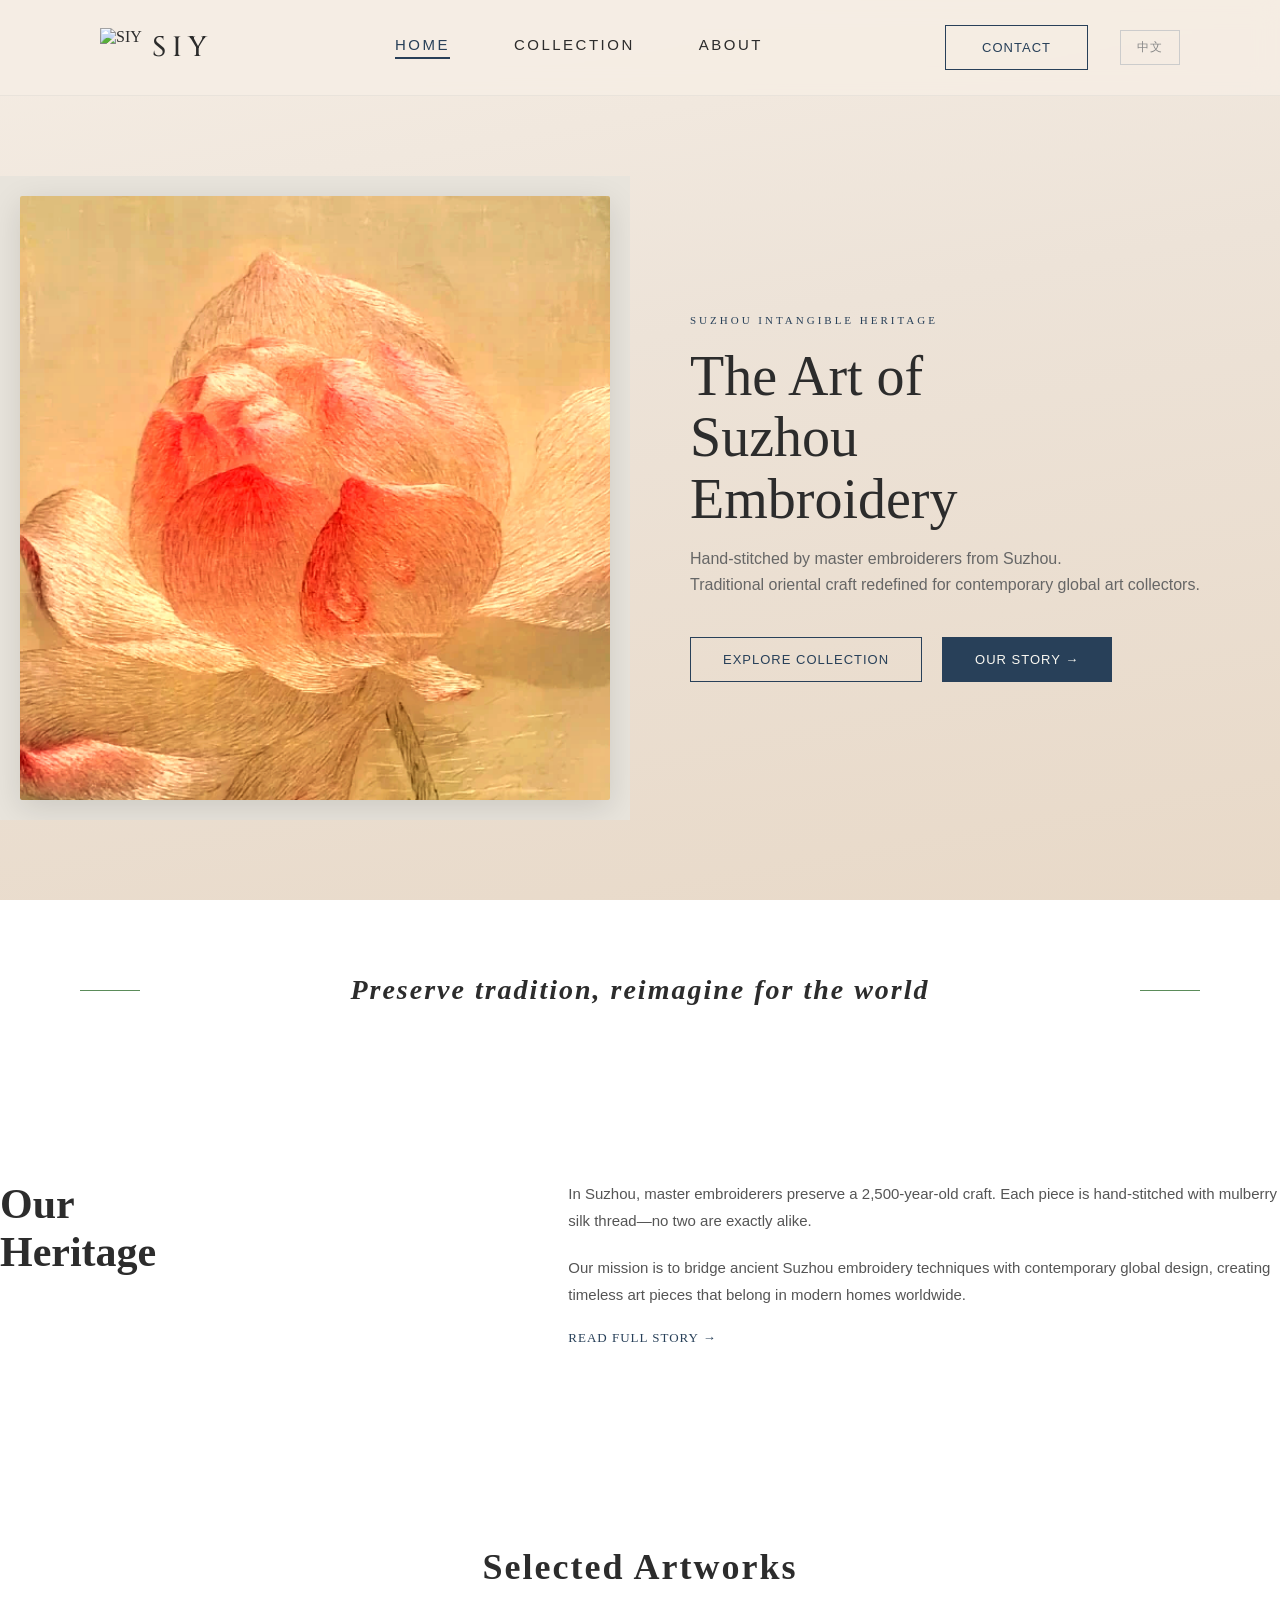
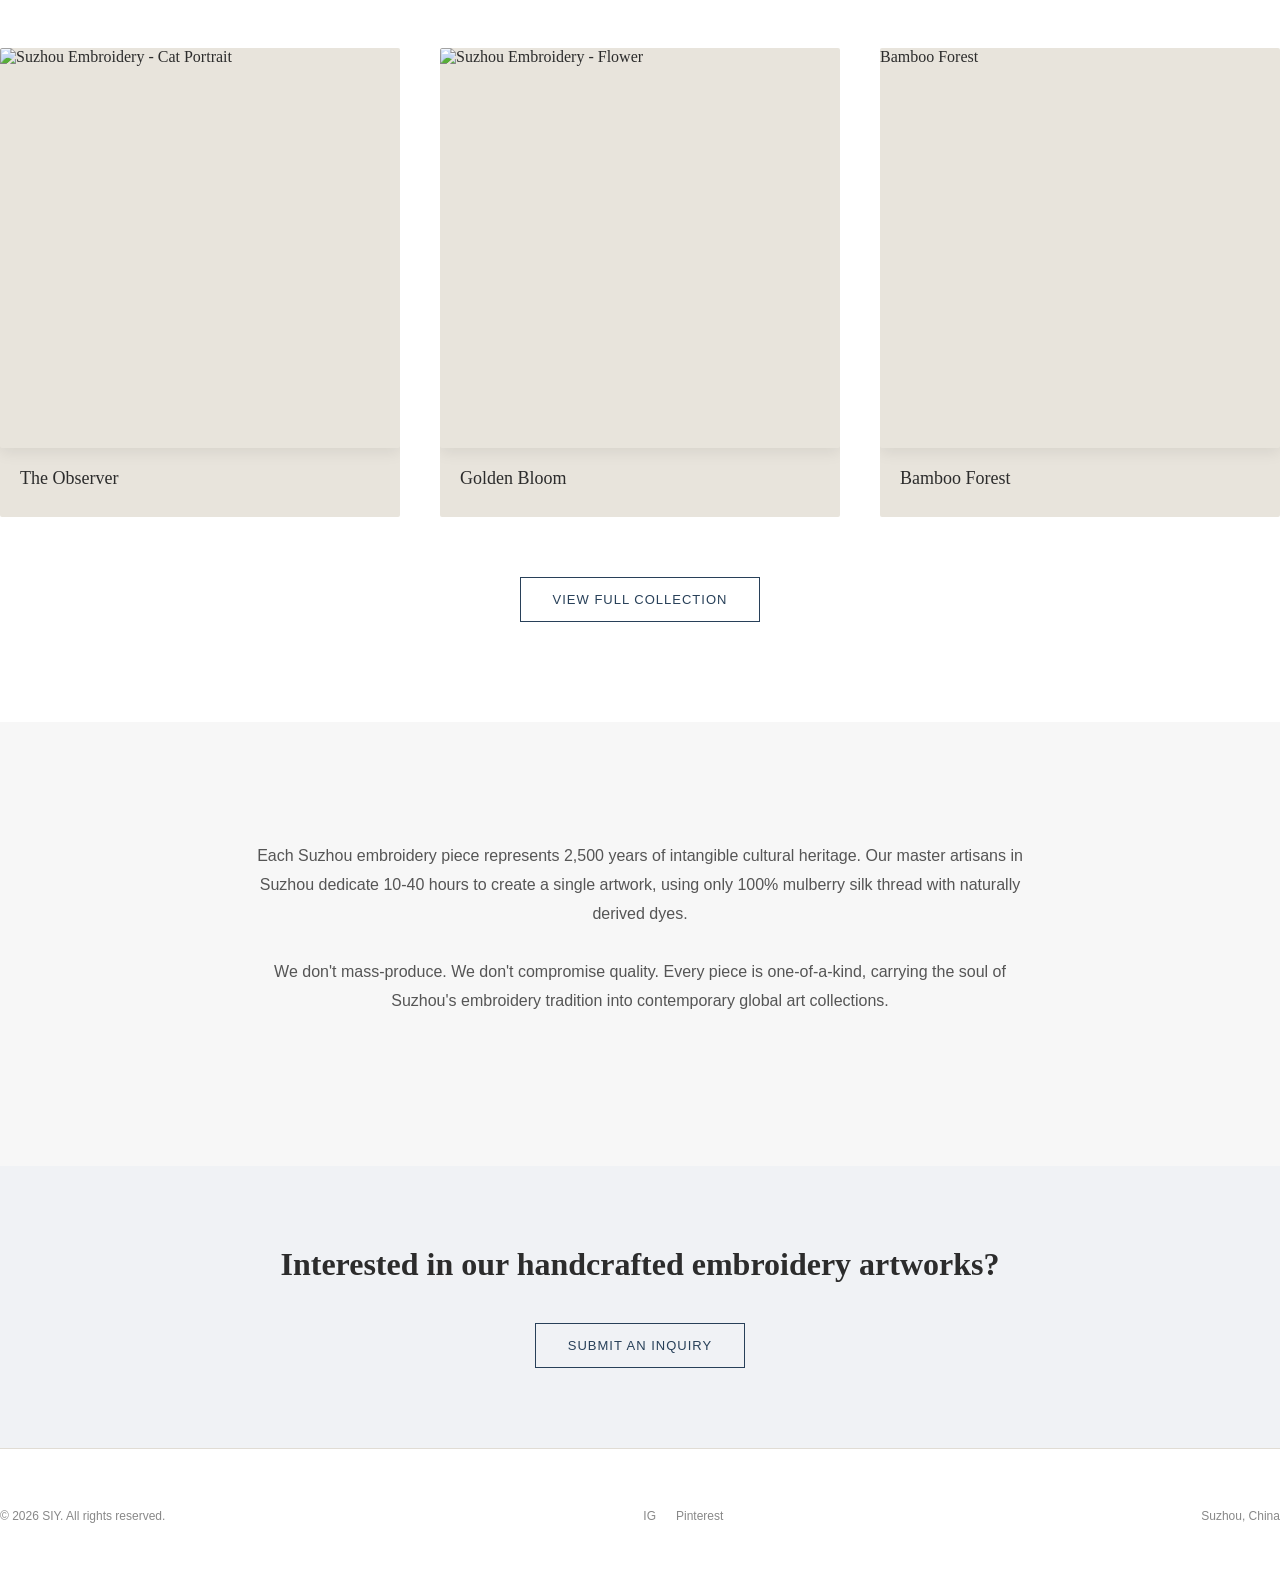
==== index.html @ 6450c593 "Add files via upload" ====
<!DOCTYPE html>

<html lang="en">

<head>

    <meta charset="UTF-8">

    <meta name="viewport" content="width=device-width, initial-scale=1.0">

    <title>SIY - Suzhou Silk Ornament | Handcrafted Embroidery</title>

    <link rel="icon" type="image/png" sizes="32x32" href="images/logo.png">
    <link rel="icon" type="image/png" sizes="16x16" href="images/logo.png">
    <link href="https://fonts.googleapis.com/css2?family=Cinzel:wght@400;500&display=swap" rel="stylesheet">
    <link rel="stylesheet" href="styles.css">

    <script src="scripts.js"></script>

</head>

<body>

    <!-- 全局导航 -->

    <nav class="global-nav">

         <a href="index.html" class="logo">
                <img src="images/logo.png" alt="SIY" class="logo-img">
                <span class="logo-text">SIY</span>
            </a>


        <div class="nav-menu">

            <a href="index.html" class="nav-active" data-en="Home" data-zh="首页">Home</a>

            <a href="collection.html" data-en="Collection" data-zh="作品集">Collection</a>

            <a href="about.html" data-en="About" data-zh="关于">About</a>

        </div>

        <div class="nav-right">

            <a href="contact.html" class="nav-cta" data-en="Contact" data-zh="联系">Contact</a>

            <button id="lang-toggle" class="lang-toggle" onclick="toggleLang()">中文</button>

        </div>

    </nav>

    

    <!-- 区块1: Hero 首屏 -->

    <section class="hero-section">

        <div class="hero-left">

            <img class="hero-image-placeholder" src="hero-lotus.png" alt="Suzhou Embroidery - Lotus">

        </div>

        <div class="hero-right">

            <div class="hero-subtitle" data-en="Suzhou Intangible Heritage" data-zh="苏州非物质遗产">Suzhou Intangible Heritage</div>

            <h1 class="hero-title" data-en-html="The Art of<br>Suzhou<br>Embroidery" data-zh-html="苏州刺绣<br>艺术">The Art of<br>Suzhou<br>Embroidery</h1>

            <p class="hero-desc" data-en-html="Hand-stitched by master embroiderers from Suzhou.<br>Traditional oriental craft redefined for contemporary global art collectors." data-zh-html="由苏州刺绣大师手工绣制。<br>传统东方工艺，为当代全球艺术收藏者重新定义。">Hand-stitched by master embroiderers from Suzhou.<br>Traditional oriental craft redefined for contemporary global art collectors.</p>

            <div class="hero-cta-group">

                <a href="collection.html" class="btn-primary" data-en="Explore Collection" data-zh="浏览作品集">Explore Collection</a>

                <a href="about.html" class="btn-primary btn-secondary-solid" data-en="Our Story →" data-zh="我们的故事 →">Our Story →</a>

            </div>

        </div>

    </section>

    

    <!-- 区块2: 品牌标语区 -->

    <section class="slogan-section">

        <div class="slogan-line left"></div>

        <h2 class="slogan-text" data-en="Preserve tradition, reimagine for the world" data-zh="传承传统，为世界重新想象">Preserve tradition, reimagine for the world</h2>

        <div class="slogan-line right"></div>

    </section>

    

    <!-- 区块3: 品牌故事预览区 -->

    <section class="heritage-section page-container">

        <div class="heritage-left">

            <h2 class="heritage-title" data-en-html="Our<br>Heritage" data-zh-html="我们的<br>传承">Our<br>Heritage</h2>

        </div>

        <div class="heritage-right">

            <p class="heritage-text" data-en="In Suzhou, master embroiderers preserve a 2,500-year-old craft. Each piece is hand-stitched with mulberry silk thread—no two are exactly alike." data-zh="在苏州，刺绣大师传承着2500年的工艺。每一件作品都使用桑蚕丝线手工绣制——没有两件是完全相同的。">In Suzhou, master embroiderers preserve a 2,500-year-old craft. Each piece is hand-stitched with mulberry silk thread—no two are exactly alike.</p>

            <p class="heritage-text" data-en="Our mission is to bridge ancient Suzhou embroidery techniques with contemporary global design, creating timeless art pieces that belong in modern homes worldwide." data-zh="我们的使命是连接古老的苏州刺绣技艺与当代全球设计，创造属于世界各地现代家庭的永恒艺术作品。">Our mission is to bridge ancient Suzhou embroidery techniques with contemporary global design, creating timeless art pieces that belong in modern homes worldwide.</p>

            <a href="about.html" class="heritage-link" data-en="Read Full Story →" data-zh="阅读完整故事 →">Read Full Story →</a>

        </div>

    </section>

    

    <!-- 区块4: 代表作精选区 -->

    <section class="selected-works page-container">

        <h2 class="section-title" data-en="Selected Artworks" data-zh="精选作品">Selected Artworks</h2>

        <div class="works-grid">

            <div class="work-card">

                <img class="work-image" src="images/image_cat.png" alt="Suzhou Embroidery - Cat Portrait">

                <div class="work-info">

                    <div class="work-name" data-en="The Observer" data-zh="观者">The Observer</div>

                </div>

            </div>

            <div class="work-card">

                <img class="work-image" src="images/image_goldfl.jpeg" alt="Suzhou Embroidery - Flower">

                <div class="work-info">

                    <div class="work-name" data-en="Golden Bloom" data-zh="金蕊">Golden Bloom</div>

                </div>

            </div>

            <div class="work-card">

                <div class="work-image" data-en="Bamboo Forest" data-zh="竹林">Bamboo Forest</div>

                <div class="work-info">

                    <div class="work-name" data-en="Bamboo Forest" data-zh="竹林">Bamboo Forest</div>

                </div>

            </div>

        </div>

        <div class="works-cta">

            <a href="collection.html" class="btn-primary" data-en="View Full Collection" data-zh="查看全部作品">View Full Collection</a>

        </div>

    </section>

    

    <!-- 区块5: 非遗说明区 -->

    <section class="mission-section">

        <p class="mission-text" data-en="Each Suzhou embroidery piece represents 2,500 years of intangible cultural heritage. Our master artisans in Suzhou dedicate 10-40 hours to create a single artwork, using only 100% mulberry silk thread with naturally derived dyes." data-zh="每一件苏州刺绣作品代表着2500年的非物质文化遗产。我们的苏州刺绣大师投入10-40小时创作一件作品，仅使用100%桑蚕丝线和天然染料。">Each Suzhou embroidery piece represents 2,500 years of intangible cultural heritage. Our master artisans in Suzhou dedicate 10-40 hours to create a single artwork, using only 100% mulberry silk thread with naturally derived dyes.</p>

        <p class="mission-text" data-en="We don't mass-produce. We don't compromise quality. Every piece is one-of-a-kind, carrying the soul of Suzhou's embroidery tradition into contemporary global art collections." data-zh="我们不量产。我们不妥协质量。每一件作品都是独一无二的，带着苏州刺绣传统的灵魂进入当代全球艺术收藏。">We don't mass-produce. We don't compromise quality. Every piece is one-of-a-kind, carrying the soul of Suzhou's embroidery tradition into contemporary global art collections.</p>

    </section>

    

    <!-- 区块6: 咨询引导区 -->

    <section class="inquire-banner">

        <h2 class="inquire-title" data-en="Interested in our handcrafted embroidery artworks?" data-zh="对我们的手工刺绣艺术作品感兴趣？">Interested in our handcrafted embroidery artworks?</h2>

        <a href="contact.html" class="btn-primary" data-en="Submit an Inquiry" data-zh="提交咨询">Submit an Inquiry</a>

    </section>

    

    <!-- 页脚 -->

    <footer class="footer page-container">

        <div data-en="© 2026 SIY. All rights reserved." data-zh="© 2026 SIY。保留所有权利。">© 2026 SIY. All rights reserved.</div>

        <div class="footer-center">

            <a href="#" data-en="IG" data-zh="IG">IG</a>

            <a href="#" data-en="Pinterest" data-zh="Pinterest">Pinterest</a>

        </div>

        <div data-en="Suzhou, China" data-zh="中国苏州">Suzhou, China</div>

    </footer>

</body>

</html>
---- styles.css ----
* {
    margin: 0;
    padding: 0;
    box-sizing: border-box;
}

body {
    background: linear-gradient(170deg, #F5EDE4 0%, #EDE3D8 40%, #E8D9C8 100%);
    background-attachment: fixed;
    font-family: 'Times New Roman', serif;
    color: #2C2C2C;
    overflow-x: hidden;
}

/* 全局导航 */
.global-nav {
    position: fixed;
    top: 0;
    left: 0;
    right: 0;
    height: 96px;
    background: rgba(245, 237, 228, 0.88);
    backdrop-filter: blur(12px);
    -webkit-backdrop-filter: blur(12px);
    border-bottom: 1px solid rgba(224, 220, 212, 0.6);
    display: flex;
    align-items: center;
    justify-content: space-between;
    padding: 0 100px;
    z-index: 1000;
}

.logo {
    display: flex;
    align-items: center;
    gap: 10px;
    text-decoration: none;
    color: #2C2C2C;
}

.logo-img {
    height: 40px;
    width: auto;
    display: block;
}

.logo-text {
    font-family: 'Cinzel', serif;
    font-size: 28px;
    letter-spacing: 6px;
    font-weight: 500;
    color: #2C2C2C;
}

.nav-menu {
    display: flex;
    gap: 64px;
    font-size: 15px;
    letter-spacing: 2.5px;
    text-transform: uppercase;
    font-family: 'Inter', sans-serif;
    font-weight: 400;
}

.nav-menu a {
    color: #2C2C2C;
    text-decoration: none;
    transition: color 0.3s;
    cursor: pointer;
}

.nav-menu a:hover {
    color: #284059;
}

.nav-cta {
    border: 1px solid #284059;
    color: #284059;
    padding: 14px 36px;
    font-size: 13px;
    letter-spacing: 1px;
    text-transform: uppercase;
    background: transparent;
    cursor: pointer;
    font-family: 'Inter', sans-serif;
    transition: all 0.3s;
    text-decoration: none;
    display: inline-block;
}

.nav-cta:hover {
    background: #284059;
    color: #FAF8F2;
}

.nav-cta.nav-active {
    background: #284059;
    color: #FAF8F2;
    border-color: #284059;
}

.lang-toggle {
    border: 1px solid #CCC;
    background: transparent;
    color: #888;
    padding: 8px 16px;
    font-size: 12px;
    letter-spacing: 1px;
    text-transform: uppercase;
    cursor: pointer;
    font-family: 'Inter', sans-serif;
    transition: all 0.3s;
    margin-left: 12px;
}

.lang-toggle:hover {
    border-color: #284059;
    color: #284059;
}

.nav-right {
    display: flex;
    align-items: center;
    gap: 20px;
}

.nav-menu a.nav-active {
    color: #284059;
    border-bottom: 2px solid #284059;
    padding-bottom: 4px;
}

/* 页面容器 */
.page-container {
    max-width: 1400px;
    margin: 0 auto;
    padding: 0 80px;
}

/* 首页 Hero 区 */
.hero-section {
    height: 100vh;
    display: flex;
    align-items: center;
    padding-top: 96px;
}

.hero-left {
    flex: 1;
    height: 80%;
    background: #E8E4DC;
    display: flex;
    align-items: center;
    justify-content: center;
    position: relative;
    overflow: hidden;
    padding: 20px;
}

.hero-image-placeholder {
    width: 100%;
    height: 100%;
    object-fit: cover;
    border-radius: 2px;
    box-shadow: 
        inset 0 0 60px rgba(250, 248, 242, 0.4),
        0 8px 32px rgba(0, 0, 0, 0.12);
}

.hero-right {
    flex: 1;
    padding-left: 60px;
    display: flex;
    flex-direction: column;
    justify-content: center;
}

.hero-subtitle {
    font-size: 11px;
    color: #284059;
    letter-spacing: 3px;
    text-transform: uppercase;
    margin-bottom: 20px;
}

.hero-title {
    font-size: 56px;
    line-height: 1.1;
    margin-bottom: 16px;
    font-weight: 400;
}

.hero-desc {
    font-size: 16px;
    line-height: 1.6;
    color: #666;
    margin-bottom: 40px;
    font-family: 'Inter', sans-serif;
}

.hero-cta-group {
    display: flex;
    gap: 20px;
}

.btn-primary {
    border: 1px solid #284059;
    background: transparent;
    color: #284059;
    padding: 14px 32px;
    font-size: 13px;
    letter-spacing: 1px;
    text-transform: uppercase;
    cursor: pointer;
    font-family: 'Inter', sans-serif;
    transition: all 0.3s;
    text-decoration: none;
    display: inline-block;
}

.btn-primary:hover {
    background: #284059;
    color: #FAF8F2;
}

.btn-secondary-solid {
    border: 1px solid #284059;
    background: #284059;
    color: #FAF8F2;
    padding: 14px 32px;
    font-size: 13px;
    letter-spacing: 1px;
    text-transform: uppercase;
    cursor: pointer;
    font-family: 'Inter', sans-serif;
    transition: all 0.3s;
    text-decoration: none;
    display: inline-block;
}

.btn-secondary-solid:hover {
    background: #1A2A3A;
    border-color: #1A2A3A;
}

/* 品牌标语区 */
.slogan-section {
    height: 180px;
    display: flex;
    align-items: center;
    justify-content: center;
    position: relative;
}

.slogan-text {
    font-size: 28px;
    letter-spacing: 2px;
    text-align: center;
    font-style: italic;
}

.slogan-line {
    position: absolute;
    width: 60px;
    height: 1px;
    background: #5B8C5A;
    top: 50%;
}

.slogan-line.left {
    left: 80px;
}

.slogan-line.right {
    right: 80px;
}

/* 品牌故事预览区 */
.heritage-section {
    display: flex;
    gap: 60px;
    padding: 100px 0;
}

.heritage-left {
    flex: 5;
}

.heritage-title {
    font-size: 42px;
    margin-bottom: 40px;
}

.heritage-right {
    flex: 7;
}

.heritage-text {
    font-size: 15px;
    line-height: 1.8;
    color: #555;
    font-family: 'Inter', sans-serif;
    margin-bottom: 20px;
}

.heritage-link {
    font-size: 13px;
    color: #284059;
    letter-spacing: 1px;
    text-transform: uppercase;
    cursor: pointer;
    text-decoration: none;
}

.heritage-link:hover {
    text-decoration: underline;
}

/* 代表作精选区 */
.selected-works {
    padding: 100px 0;
}

.section-title {
    text-align: center;
    font-size: 36px;
    margin-bottom: 60px;
    letter-spacing: 2px;
}

.works-grid {
    display: grid;
    grid-template-columns: repeat(3, 1fr);
    gap: 40px;
}

.work-card {
    background: #E8E4DC;
    border-radius: 2px;
    overflow: hidden;
}

.work-image {
    width: 100%;
    height: 400px;
    object-fit: cover;
    border-radius: 2px;
    box-shadow: 0 4px 16px rgba(0, 0, 0, 0.08);
    transition: all 0.4s ease;
    display: block;
}

.work-image:hover {
    transform: scale(1.02);
    box-shadow: 0 8px 24px rgba(0, 0, 0, 0.12);
}

.work-info {
    padding: 20px;
}

.work-name {
    font-size: 18px;
    margin-bottom: 8px;
}

.work-artisan {
    font-size: 13px;
    color: #888;
    font-family: 'Inter', sans-serif;
}

.works-cta {
    text-align: center;
    margin-top: 60px;
}

/* 非遗说明区 */
.mission-section {
    padding: 120px 0;
    text-align: center;
    background: rgba(0, 0, 0, 0.03);
    margin: 0 -80px;
    padding: 120px 80px;
}

.mission-text {
    font-size: 16px;
    line-height: 1.8;
    color: #555;
    font-family: 'Inter', sans-serif;
    max-width: 800px;
    margin: 0 auto 30px;
}

/* 咨询引导区 */
.inquire-banner {
    background: #F0F2F5;
    padding: 80px 0;
    text-align: center;
    margin: 0 -80px;
}

.inquire-title {
    font-size: 32px;
    margin-bottom: 40px;
}

/* 页脚 */
.footer {
    padding: 60px 0;
    border-top: 1px solid #E0DCD4;
    display: flex;
    justify-content: space-between;
    align-items: center;
    font-size: 12px;
    color: #888;
    font-family: 'Inter', sans-serif;
}

.footer-center {
    display: flex;
    gap: 20px;
}

.footer-center a {
    color: #888;
    text-decoration: none;
}

.footer-center a:hover {
    color: #284059;
}

/* Collection 页 */
.collection-header {
    padding: 120px 0 60px;
    text-align: center;
}

.collection-title {
    font-size: 48px;
    letter-spacing: 3px;
    text-transform: uppercase;
    margin-bottom: 20px;
}

.collection-desc {
    font-size: 15px;
    color: #888;
    font-family: 'Inter', sans-serif;
}

.gallery-grid {
    display: grid;
    grid-template-columns: repeat(2, 1fr);
    gap: 60px;
    padding-bottom: 80px;
}

.art-card {
    background: #FFF;
    border: 1px solid #E0DCD4;
}

.art-image {
    width: 100%;
    height: 600px;
    object-fit: cover;
    border-radius: 2px;
    box-shadow: 0 6px 24px rgba(0, 0, 0, 0.1);
    transition: all 0.4s ease;
    display: block;
}

.art-card:hover .art-image {
    transform: scale(1.01);
    box-shadow: 0 10px 32px rgba(0, 0, 0, 0.15);
}

.art-info {
    padding: 24px;
}

.art-name {
    font-size: 24px;
    margin-bottom: 8px;
}

.art-artisan {
    font-size: 14px;
    color: #888;
    font-family: 'Inter', sans-serif;
    margin-bottom: 16px;
}

.price-placeholder {
    height: 40px;
    background: #F5F5F5;
    border: 2px dashed #CCC;
    display: flex;
    align-items: center;
    justify-content: center;
    font-size: 11px;
    color: #AAA;
    margin-bottom: 16px;
}

.art-cta {
    width: 100%;
    border: 1px solid #284059;
    background: transparent;
    color: #284059;
    padding: 12px;
    font-size: 12px;
    letter-spacing: 1px;
    text-transform: uppercase;
    cursor: pointer;
    text-decoration: none;
    display: inline-block;
    text-align: center;
    box-sizing: border-box;
}

.art-cta:hover {
    background: #284059;
    color: #FAF8F2;
}

.load-more {
    text-align: center;
    padding: 60px 0;
    font-size: 14px;
    letter-spacing: 2px;
    color: #284059;
    cursor: pointer;
    text-transform: uppercase;
}

/* 浮动咨询按钮 */
.float-inquire {
    position: fixed;
    right: 40px;
    bottom: 40px;
    background: #284059;
    color: #FFF;
    padding: 16px 24px;
    border-radius: 50px;
    font-size: 13px;
    letter-spacing: 1px;
    cursor: pointer;
    box-shadow: 0 4px 12px rgba(0,0,0,0.15);
    z-index: 999;
}

/* 加载更多按钮 */
.load-more-wrap {
    text-align: center;
    padding: 60px 0 40px;
}

.load-more-btn {
    border: 1px solid #284059;
    background: transparent;
    color: #284059;
    padding: 14px 48px;
    font-size: 13px;
    letter-spacing: 2px;
    text-transform: uppercase;
    cursor: pointer;
    font-family: 'Inter', sans-serif;
    transition: all 0.3s;
}

.load-more-btn:hover {
    background: #284059;
    color: #FAF8F2;
}

.art-card-hidden {
    display: none;
}

/* About 页面样式 */
.about-hero {
    padding: 140px 0 80px;
}

.about-hero h1 {
    font-size: 52px;
    line-height: 1.1;
    margin-bottom: 24px;
    font-weight: 400;
}

.about-hero p {
    max-width: 720px;
    font-size: 16px;
    color: #555;
    line-height: 1.8;
    font-family: 'Inter', sans-serif;
}

.artisan-section {
    display: flex;
    gap: 60px;
    padding: 100px 0;
}

.artisan-image {
    flex: 1;
    background: #E8E4DC;
    height: 520px;
    border-radius: 2px;
    box-shadow: 
        inset 0 0 50px rgba(250, 248, 242, 0.3),
        0 8px 32px rgba(0, 0, 0, 0.1);
}

.artisan-text {
    flex: 1;
    display: flex;
    flex-direction: column;
    justify-content: center;
}

.artisan-text h2 {
    font-size: 36px;
    margin-bottom: 20px;
    font-weight: 400;
}

.artisan-text p {
    font-size: 15px;
    color: #555;
    line-height: 1.8;
    font-family: 'Inter', sans-serif;
}

.craft-section {
    background: rgba(0, 0, 0, 0.03);
    padding: 120px 0;
    text-align: center;
}

.craft-section h2 {
    font-size: 36px;
    margin-bottom: 40px;
    font-weight: 400;
}

.craft-section p {
    max-width: 800px;
    margin: 0 auto 24px;
    font-size: 15px;
    color: #555;
    line-height: 1.8;
    font-family: 'Inter', sans-serif;
}

/* Contact 页面样式 */
.contact-section {
    padding: 140px 0;
    display: flex;
    gap: 80px;
}

.contact-left {
    flex: 1;
}

.contact-left h1 {
    font-size: 44px;
    margin-bottom: 24px;
    font-weight: 400;
    line-height: 1.2;
}

.contact-left p {
    font-size: 15px;
    color: #555;
    line-height: 1.8;
    font-family: 'Inter', sans-serif;
    margin-bottom: 32px;
}

.contact-info {
    font-size: 14px;
    color: #888;
    line-height: 1.6;
    font-family: 'Inter', sans-serif;
}

.contact-right {
    flex: 1;
}

.contact-form {
    display: flex;
    flex-direction: column;
    gap: 24px;
}

.form-input {
    padding: 16px;
    border: 1px solid #D6D2CA;
    background: #F5F0EB;
    font-family: 'Inter', sans-serif;
    font-size: 14px;
    color: #2C2C2C;
    border-radius: 2px;
    width: 100%;
    box-sizing: border-box;
}

.form-input::placeholder {
    color: #999;
}

.form-input:focus {
    outline: none;
    border-color: #284059;
}

textarea.form-input {
    resize: vertical;
    min-height: 120px;
    font-family: 'Inter', sans-serif;
}

.form-submit {
    align-self: flex-start;
}
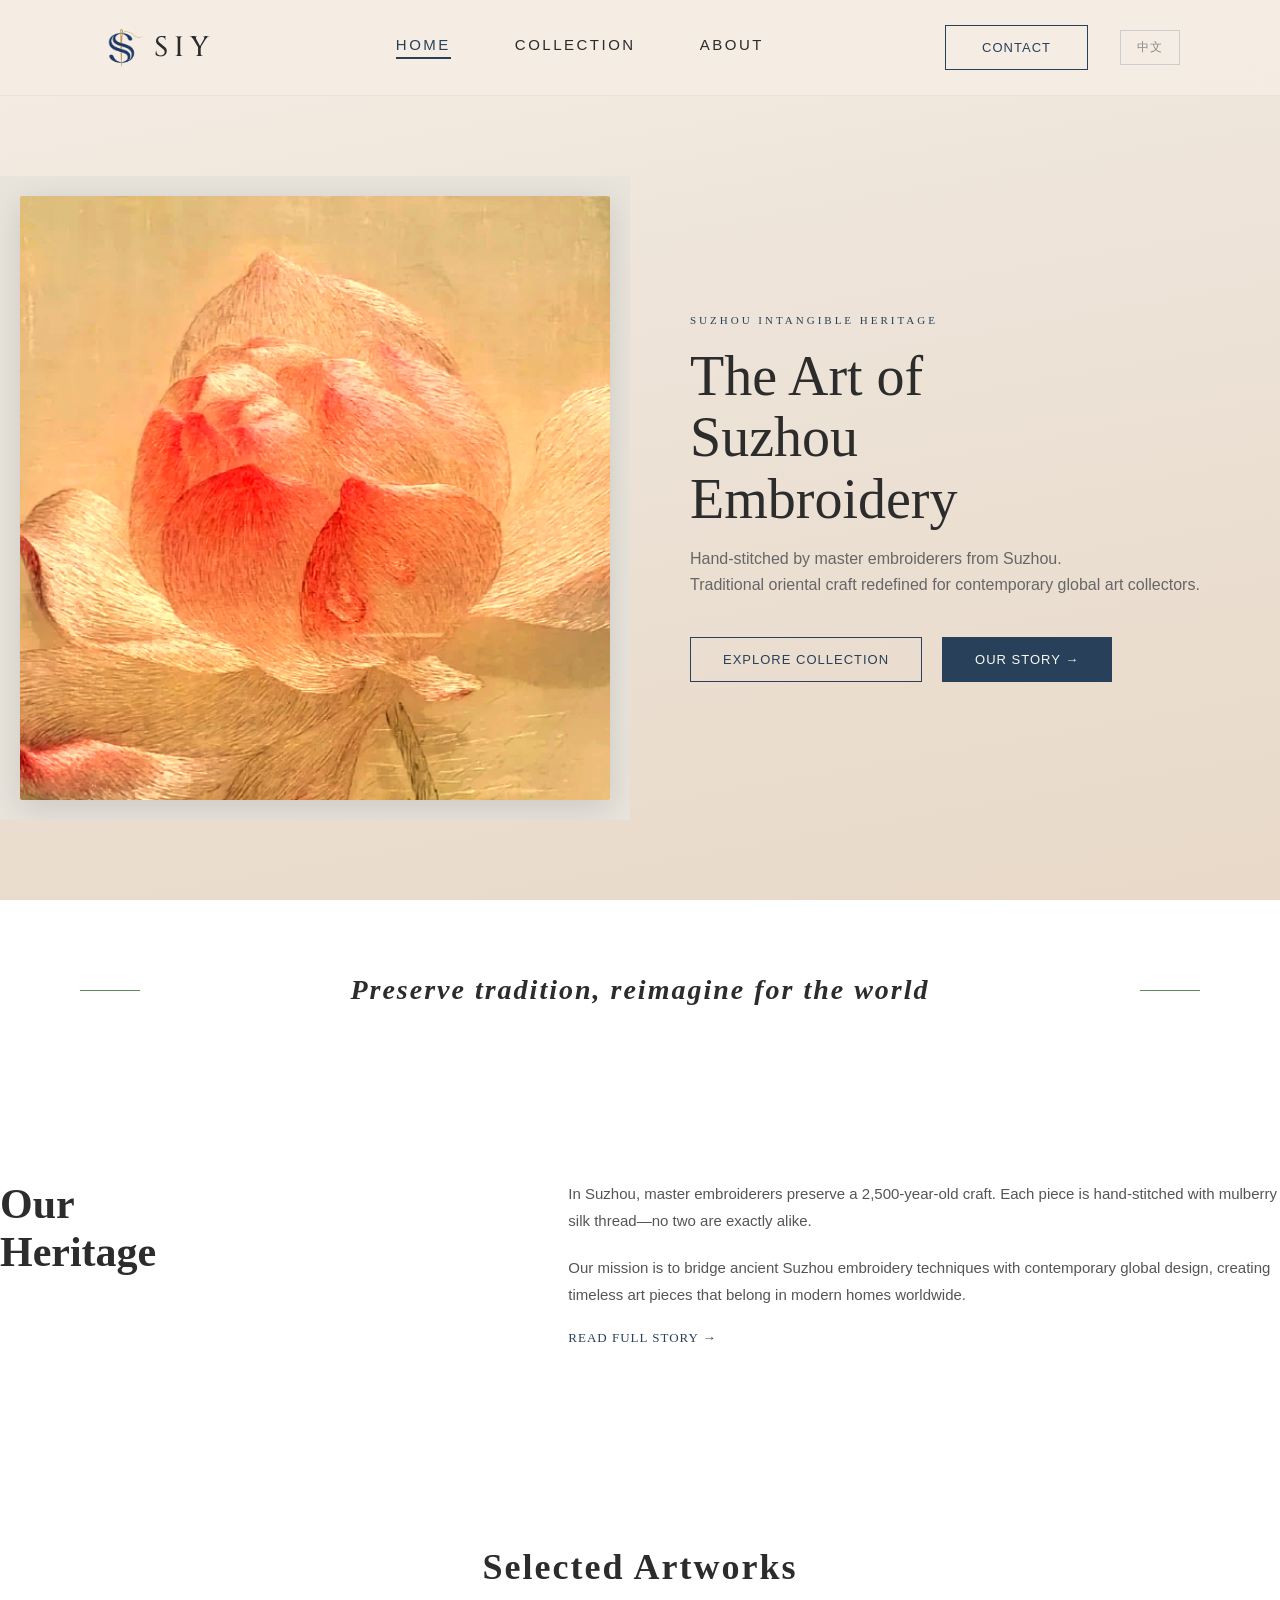
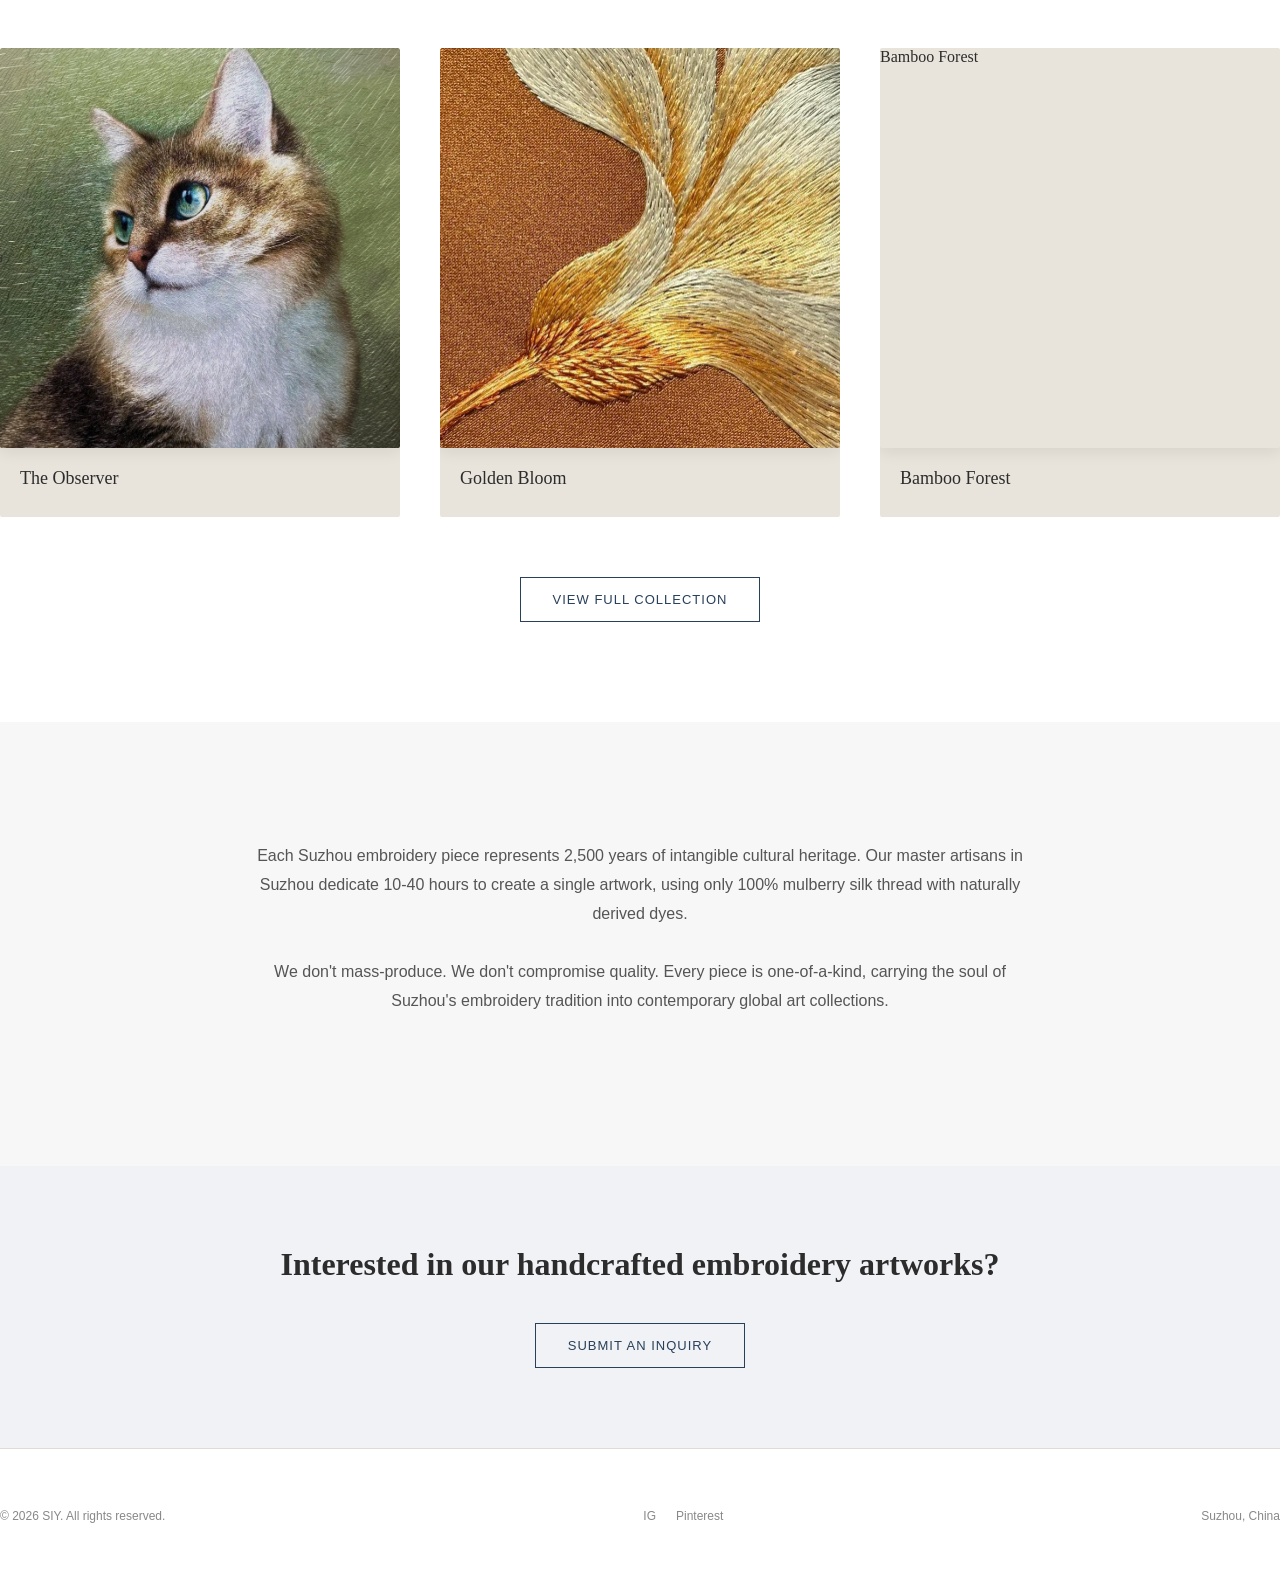
==== commit 76cbbd80: "Add files via upload" ====
--- a/index.html
+++ b/index.html
@@ -10,8 +10,8 @@
 
     <title>SIY - Suzhou Silk Ornament | Handcrafted Embroidery</title>
 
-    <link rel="icon" type="image/png" sizes="32x32" href="images/logo.png">
-    <link rel="icon" type="image/png" sizes="16x16" href="images/logo.png">
+    <link rel="icon" type="image/png" sizes="32x32" href="logo.png">
+    <link rel="icon" type="image/png" sizes="16x16" href="logo.png">
     <link href="https://fonts.googleapis.com/css2?family=Cinzel:wght@400;500&display=swap" rel="stylesheet">
     <link rel="stylesheet" href="styles.css">
 
@@ -26,7 +26,7 @@
     <nav class="global-nav">
 
          <a href="index.html" class="logo">
-                <img src="images/logo.png" alt="SIY" class="logo-img">
+                <img src="logo.png" alt="SIY" class="logo-img">
                 <span class="logo-text">SIY</span>
             </a>
 
@@ -133,7 +133,7 @@
 
             <div class="work-card">
 
-                <img class="work-image" src="images/image_cat.png" alt="Suzhou Embroidery - Cat Portrait">
+                <img class="work-image" src="image_cat.png" alt="Suzhou Embroidery - Cat Portrait">
 
                 <div class="work-info">
 
@@ -145,7 +145,7 @@
 
             <div class="work-card">
 
-                <img class="work-image" src="images/image_goldfl.jpeg" alt="Suzhou Embroidery - Flower">
+                <img class="work-image" src="image_goldfl.jpeg" alt="Suzhou Embroidery - Flower">
 
                 <div class="work-info">
 
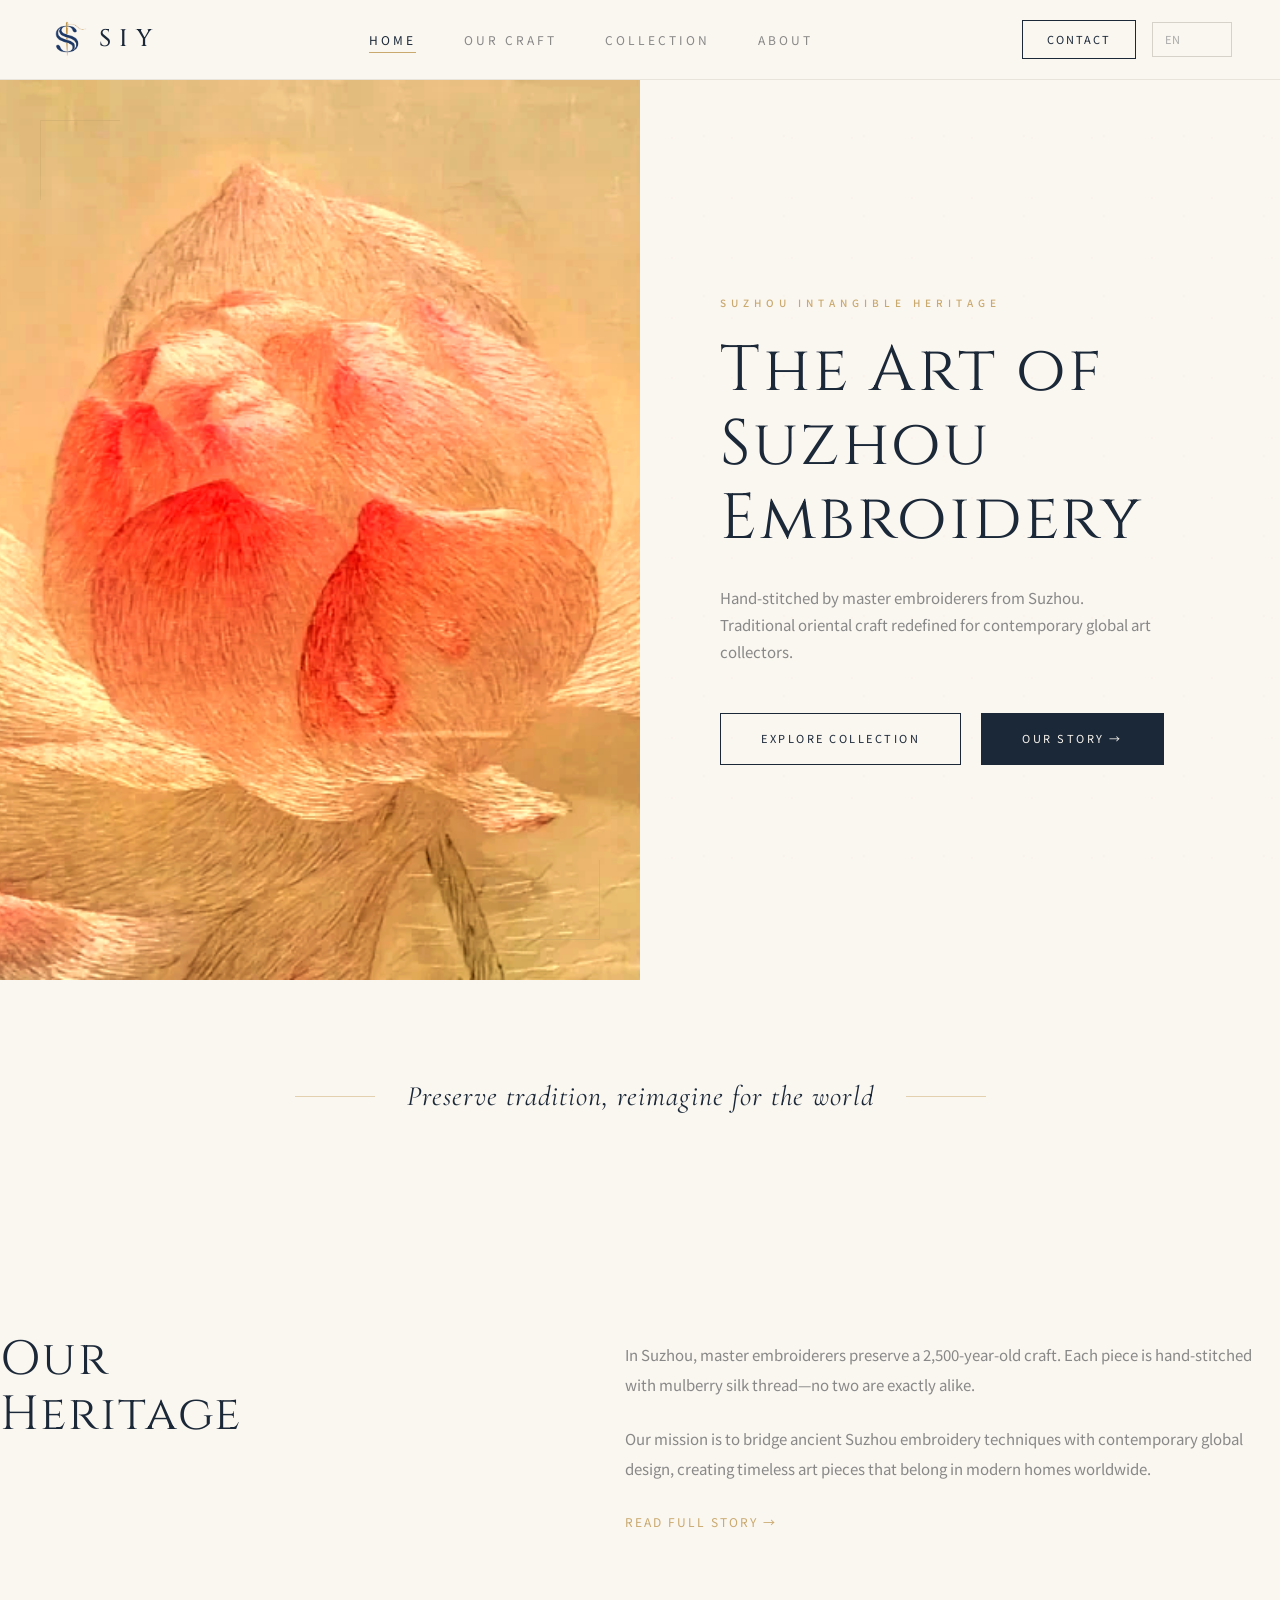
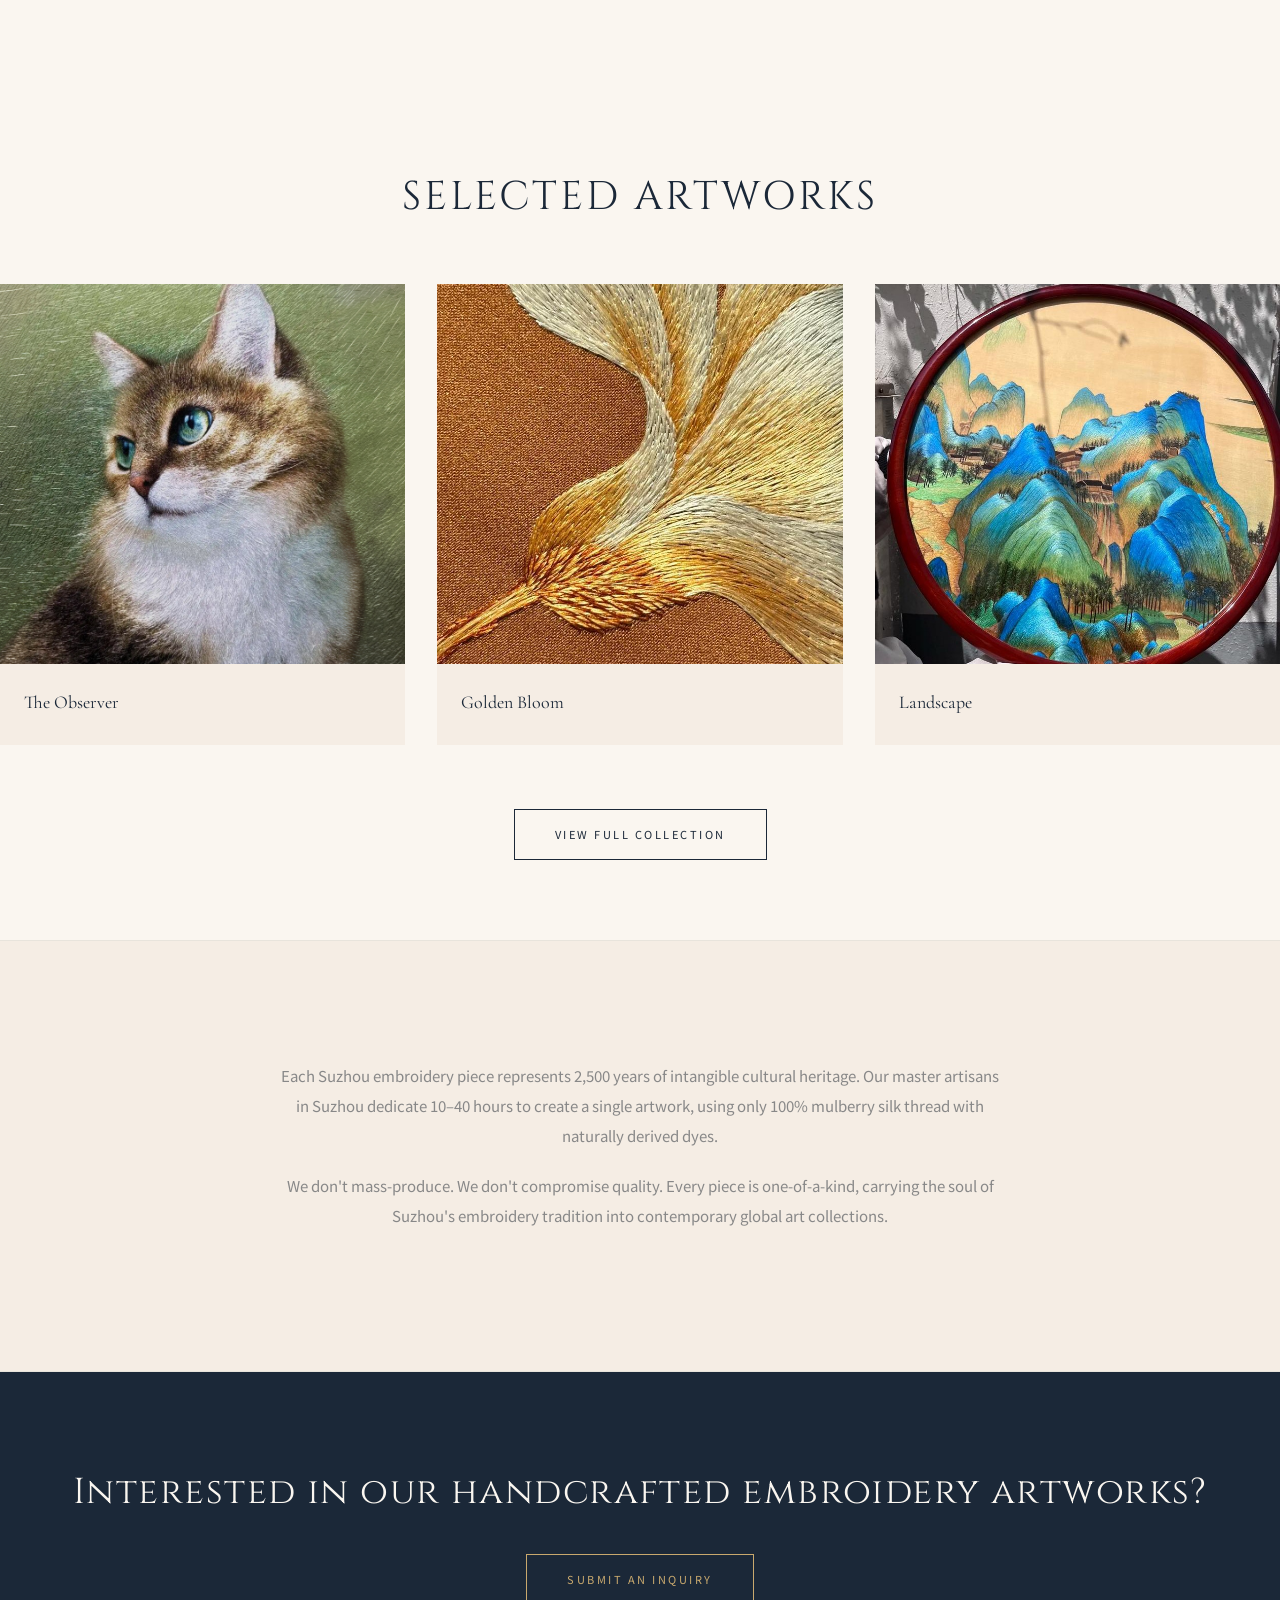
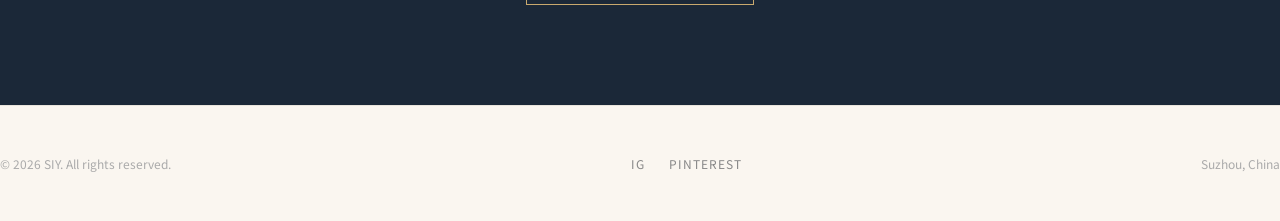
==== commit f4de03b3: "1.0" ====
--- a/index.html
+++ b/index.html
@@ -1,226 +1,119 @@
 <!DOCTYPE html>
-
-<html lang="en">
-
+<html lang="en" dir="ltr">
 <head>
-
     <meta charset="UTF-8">
-
     <meta name="viewport" content="width=device-width, initial-scale=1.0">
-
     <title>SIY - Suzhou Silk Ornament | Handcrafted Embroidery</title>
-
     <link rel="icon" type="image/png" sizes="32x32" href="logo.png">
     <link rel="icon" type="image/png" sizes="16x16" href="logo.png">
-    <link href="https://fonts.googleapis.com/css2?family=Cinzel:wght@400;500&display=swap" rel="stylesheet">
+    <link href="https://fonts.googleapis.com/css2?family=Cinzel:wght@400;500&family=Cormorant+Garamond:wght@400;500;600&family=Noto+Naskh+Arabic:wght@400;500&family=Noto+Sans+SC:wght@400&display=swap" rel="stylesheet">
     <link rel="stylesheet" href="styles.css">
-
     <script src="scripts.js"></script>
-
 </head>
-
 <body>
 
     <!-- 全局导航 -->
-
     <nav class="global-nav">
-
-         <a href="index.html" class="logo">
-                <img src="logo.png" alt="SIY" class="logo-img">
-                <span class="logo-text">SIY</span>
-            </a>
-
-
+        <a href="index.html" class="logo">
+            <img src="logo.png" alt="SIY" class="logo-img">
+            <span class="logo-text">SIY</span>
+        </a>
         <div class="nav-menu">
-
-            <a href="index.html" class="nav-active" data-en="Home" data-zh="首页">Home</a>
-
-            <a href="collection.html" data-en="Collection" data-zh="作品集">Collection</a>
-
-            <a href="about.html" data-en="About" data-zh="关于">About</a>
-
+            <a href="index.html" class="nav-active" data-en="Home" data-zh="首页" data-ar="الرئيسية">Home</a>
+            <a href="categories.html" data-en="Our Craft" data-zh="工艺世界" data-ar="عالمنا الحرفي">Our Craft</a>
+            <a href="collection.html" data-en="Collection" data-zh="作品集" data-ar="المجموعة">Collection</a>
+            <a href="about.html" data-en="About" data-zh="关于" data-ar="من نحن">About</a>
         </div>
-
         <div class="nav-right">
-
-            <a href="contact.html" class="nav-cta" data-en="Contact" data-zh="联系">Contact</a>
-
-            <button id="lang-toggle" class="lang-toggle" onclick="toggleLang()">中文</button>
-
+            <a href="contact.html" class="nav-cta" data-en="Contact" data-zh="联系" data-ar="اتصل بنا">Contact</a>
+            <select id="lang-select" class="lang-select"></select>
         </div>
-
     </nav>
 
-    
-
-    <!-- 区块1: Hero 首屏 -->
-
+    <!-- Hero 首屏 -->
     <section class="hero-section">
-
         <div class="hero-left">
-
             <img class="hero-image-placeholder" src="hero-lotus.png" alt="Suzhou Embroidery - Lotus">
-
         </div>
-
         <div class="hero-right">
-
-            <div class="hero-subtitle" data-en="Suzhou Intangible Heritage" data-zh="苏州非物质遗产">Suzhou Intangible Heritage</div>
-
-            <h1 class="hero-title" data-en-html="The Art of<br>Suzhou<br>Embroidery" data-zh-html="苏州刺绣<br>艺术">The Art of<br>Suzhou<br>Embroidery</h1>
-
-            <p class="hero-desc" data-en-html="Hand-stitched by master embroiderers from Suzhou.<br>Traditional oriental craft redefined for contemporary global art collectors." data-zh-html="由苏州刺绣大师手工绣制。<br>传统东方工艺，为当代全球艺术收藏者重新定义。">Hand-stitched by master embroiderers from Suzhou.<br>Traditional oriental craft redefined for contemporary global art collectors.</p>
-
+            <div class="hero-subtitle" data-en="Suzhou Intangible Heritage" data-zh="苏州非物质遗产" data-ar="التراث الثقافي غير المادي في سوتشو">Suzhou Intangible Heritage</div>
+            <h1 class="hero-title" data-en-html="The Art of<br>Suzhou<br>Embroidery" data-zh-html="苏州刺绣<br>艺术" data-ar-html="فن<br>الرتشو<br>للتطريز">The Art of<br>Suzhou<br>Embroidery</h1>
+            <p class="hero-desc" data-en-html="Hand-stitched by master embroiderers from Suzhou.<br>Traditional oriental craft redefined for contemporary global art collectors." data-zh-html="由苏州刺绣大师手工绣制。<br>传统东方工艺，为当代全球艺术收藏者重新定义。" data-ar-html="مطرز باليد من قبل أساتذة التطريز في سوتشو.<br>حرفة شرقية تقليدية أعيد تعريفها لمقتني الفن المعاصر في العالم.">Hand-stitched by master embroiderers from Suzhou.<br>Traditional oriental craft redefined for contemporary global art collectors.</p>
             <div class="hero-cta-group">
-
-                <a href="collection.html" class="btn-primary" data-en="Explore Collection" data-zh="浏览作品集">Explore Collection</a>
-
-                <a href="about.html" class="btn-primary btn-secondary-solid" data-en="Our Story →" data-zh="我们的故事 →">Our Story →</a>
-
+                <a href="collection.html" class="btn-primary" data-en="Explore Collection" data-zh="浏览作品集" data-ar="استكشف المجموعة">Explore Collection</a>
+                <a href="about.html" class="btn-secondary-solid" data-en="Our Story →" data-zh="我们的故事 →" data-ar="قصتنا ←">Our Story →</a>
             </div>
-
         </div>
-
     </section>
 
-    
-
-    <!-- 区块2: 品牌标语区 -->
-
+    <!-- 品牌标语区 -->
     <section class="slogan-section">
-
         <div class="slogan-line left"></div>
-
-        <h2 class="slogan-text" data-en="Preserve tradition, reimagine for the world" data-zh="传承传统，为世界重新想象">Preserve tradition, reimagine for the world</h2>
-
+        <h2 class="slogan-text" data-en="Preserve tradition, reimagine for the world" data-zh="传承传统，为世界重新想象" data-ar="حافظ على التقليد، وأعد تخيله للعالم">Preserve tradition, reimagine for the world</h2>
         <div class="slogan-line right"></div>
-
     </section>
 
-    
-
-    <!-- 区块3: 品牌故事预览区 -->
-
+    <!-- 品牌故事预览区 -->
     <section class="heritage-section page-container">
-
         <div class="heritage-left">
-
-            <h2 class="heritage-title" data-en-html="Our<br>Heritage" data-zh-html="我们的<br>传承">Our<br>Heritage</h2>
-
+            <h2 class="heritage-title" data-en-html="Our<br>Heritage" data-zh-html="我们的<br>传承" data-ar-html="تراث<br>نا">Our<br>Heritage</h2>
         </div>
-
         <div class="heritage-right">
-
-            <p class="heritage-text" data-en="In Suzhou, master embroiderers preserve a 2,500-year-old craft. Each piece is hand-stitched with mulberry silk thread—no two are exactly alike." data-zh="在苏州，刺绣大师传承着2500年的工艺。每一件作品都使用桑蚕丝线手工绣制——没有两件是完全相同的。">In Suzhou, master embroiderers preserve a 2,500-year-old craft. Each piece is hand-stitched with mulberry silk thread—no two are exactly alike.</p>
-
-            <p class="heritage-text" data-en="Our mission is to bridge ancient Suzhou embroidery techniques with contemporary global design, creating timeless art pieces that belong in modern homes worldwide." data-zh="我们的使命是连接古老的苏州刺绣技艺与当代全球设计，创造属于世界各地现代家庭的永恒艺术作品。">Our mission is to bridge ancient Suzhou embroidery techniques with contemporary global design, creating timeless art pieces that belong in modern homes worldwide.</p>
-
-            <a href="about.html" class="heritage-link" data-en="Read Full Story →" data-zh="阅读完整故事 →">Read Full Story →</a>
-
+            <p class="heritage-text" data-en="In Suzhou, master embroiderers preserve a 2,500-year-old craft. Each piece is hand-stitched with mulberry silk thread—no two are exactly alike." data-zh="在苏州，刺绣大师传承着2500年的工艺。每一件作品都使用桑蚕丝线手工绣制——没有两件是完全相同的。" data-ar="في سوتشو، يحافظ أساتذة التطريز على حرفة تعود لـ 2500 عام. كل قطعة مطرزة يدوياً بخيوط الحرير الطبيعي — لا توجد قطعتان متطابقتان تماماً.">In Suzhou, master embroiderers preserve a 2,500-year-old craft. Each piece is hand-stitched with mulberry silk thread—no two are exactly alike.</p>
+            <p class="heritage-text" data-en="Our mission is to bridge ancient Suzhou embroidery techniques with contemporary global design, creating timeless art pieces that belong in modern homes worldwide." data-zh="我们的使命是连接古老的苏州刺绣技艺与当代全球设计，创造属于世界各地现代家庭的永恒艺术作品。" data-ar="مهمتنا هي ربط تقنيات التطريز القديمة في سوتشو مع التصميم العالمي المعاصر، لخلق قطع فنية خالدة تليق بالمنازل الحديثة في جميع أنحاء العالم.">Our mission is to bridge ancient Suzhou embroidery techniques with contemporary global design, creating timeless art pieces that belong in modern homes worldwide.</p>
+            <a href="about.html" class="heritage-link" data-en="Read Full Story →" data-zh="阅读完整故事 →" data-ar="اقرأ القصة الكاملة ←">Read Full Story →</a>
         </div>
-
     </section>
 
-    
-
-    <!-- 区块4: 代表作精选区 -->
-
+    <!-- 代表作精选区 -->
     <section class="selected-works page-container">
-
-        <h2 class="section-title" data-en="Selected Artworks" data-zh="精选作品">Selected Artworks</h2>
-
+        <h2 class="section-title" data-en="Selected Artworks" data-zh="精选作品" data-ar="أعمال فنية مختارة">Selected Artworks</h2>
         <div class="works-grid">
-
             <div class="work-card">
-
                 <img class="work-image" src="image_cat.png" alt="Suzhou Embroidery - Cat Portrait">
-
                 <div class="work-info">
-
-                    <div class="work-name" data-en="The Observer" data-zh="观者">The Observer</div>
-
+                    <div class="work-name" data-en="The Observer" data-zh="观者" data-ar="الراصد">The Observer</div>
                 </div>
-
             </div>
-
             <div class="work-card">
-
                 <img class="work-image" src="image_goldfl.jpeg" alt="Suzhou Embroidery - Flower">
-
                 <div class="work-info">
-
-                    <div class="work-name" data-en="Golden Bloom" data-zh="金蕊">Golden Bloom</div>
-
+                    <div class="work-name" data-en="Golden Bloom" data-zh="金蕊" data-ar="الزهرة الذهبية">Golden Bloom</div>
                 </div>
-
             </div>
-
             <div class="work-card">
-
-                <div class="work-image" data-en="Bamboo Forest" data-zh="竹林">Bamboo Forest</div>
-
+                <img class="work-image" src="山水.jpeg" alt="Suzhou Embroidery - Bamboo Forest">
                 <div class="work-info">
-
-                    <div class="work-name" data-en="Bamboo Forest" data-zh="竹林">Bamboo Forest</div>
-
+                    <div class="work-name" data-en="Landscape" data-zh="山水" data-ar="المنظر الطبيعي">Landscape</div>
                 </div>
-
             </div>
-
         </div>
-
         <div class="works-cta">
-
-            <a href="collection.html" class="btn-primary" data-en="View Full Collection" data-zh="查看全部作品">View Full Collection</a>
-
+            <a href="collection.html" class="btn-primary" data-en="View Full Collection" data-zh="查看全部作品" data-ar="عرض المجموعة الكاملة">View Full Collection</a>
         </div>
-
     </section>
 
-    
-
-    <!-- 区块5: 非遗说明区 -->
-
+    <!-- 非遗说明区 -->
     <section class="mission-section">
-
-        <p class="mission-text" data-en="Each Suzhou embroidery piece represents 2,500 years of intangible cultural heritage. Our master artisans in Suzhou dedicate 10-40 hours to create a single artwork, using only 100% mulberry silk thread with naturally derived dyes." data-zh="每一件苏州刺绣作品代表着2500年的非物质文化遗产。我们的苏州刺绣大师投入10-40小时创作一件作品，仅使用100%桑蚕丝线和天然染料。">Each Suzhou embroidery piece represents 2,500 years of intangible cultural heritage. Our master artisans in Suzhou dedicate 10-40 hours to create a single artwork, using only 100% mulberry silk thread with naturally derived dyes.</p>
-
-        <p class="mission-text" data-en="We don't mass-produce. We don't compromise quality. Every piece is one-of-a-kind, carrying the soul of Suzhou's embroidery tradition into contemporary global art collections." data-zh="我们不量产。我们不妥协质量。每一件作品都是独一无二的，带着苏州刺绣传统的灵魂进入当代全球艺术收藏。">We don't mass-produce. We don't compromise quality. Every piece is one-of-a-kind, carrying the soul of Suzhou's embroidery tradition into contemporary global art collections.</p>
-
+        <p class="mission-text" data-en="Each Suzhou embroidery piece represents 2,500 years of intangible cultural heritage. Our master artisans in Suzhou dedicate 10–40 hours to create a single artwork, using only 100% mulberry silk thread with naturally derived dyes." data-zh="每一件苏州刺绣作品代表着2500年的非物质文化遗产。我们的苏州刺绣大师投入10-40小时创作一件作品，仅使用100%桑蚕丝线和天然染料。" data-ar="تمثل كل قطعة تطريز من سوتشو 2500 عام من التراث الثقافي غير المادي. يكرس أساتذتنا في سوتشو 10 إلى 40 ساعة لإبداع قطعة فنية واحدة، باستخدام خيوط الحرير الطبيعي 100% فقط مع أصباغ مستخلصة طبيعياً.">Each Suzhou embroidery piece represents 2,500 years of intangible cultural heritage. Our master artisans in Suzhou dedicate 10–40 hours to create a single artwork, using only 100% mulberry silk thread with naturally derived dyes.</p>
+        <p class="mission-text" data-en="We don't mass-produce. We don't compromise quality. Every piece is one-of-a-kind, carrying the soul of Suzhou's embroidery tradition into contemporary global art collections." data-zh="我们不量产。我们不妥协质量。每一件作品都是独一无二的，带着苏州刺绣传统的灵魂进入当代全球艺术收藏。" data-ar="نحن لا ننتج بكثافة. لا نساوم على الجودة. كل قطعة فريدة من نوعها، تحمل روح تقاليد التطريز في سوتشو إلى مجموعات الفن المعاصر في العالم.">We don't mass-produce. We don't compromise quality. Every piece is one-of-a-kind, carrying the soul of Suzhou's embroidery tradition into contemporary global art collections.</p>
     </section>
 
-    
-
-    <!-- 区块6: 咨询引导区 -->
-
+    <!-- 咨询引导区 -->
     <section class="inquire-banner">
-
-        <h2 class="inquire-title" data-en="Interested in our handcrafted embroidery artworks?" data-zh="对我们的手工刺绣艺术作品感兴趣？">Interested in our handcrafted embroidery artworks?</h2>
-
-        <a href="contact.html" class="btn-primary" data-en="Submit an Inquiry" data-zh="提交咨询">Submit an Inquiry</a>
-
+        <h2 class="inquire-title" data-en="Interested in our handcrafted embroidery artworks?" data-zh="对我们的手工刺绣艺术作品感兴趣？" data-ar="مهتم بأعمالنا الفنية المطرزة يدوياً؟">Interested in our handcrafted embroidery artworks?</h2>
+        <a href="contact.html" class="btn-primary" data-en="Submit an Inquiry" data-zh="提交咨询" data-ar="أرسل استفساراً">Submit an Inquiry</a>
     </section>
 
-    
-
     <!-- 页脚 -->
-
     <footer class="footer page-container">
-
-        <div data-en="© 2026 SIY. All rights reserved." data-zh="© 2026 SIY。保留所有权利。">© 2026 SIY. All rights reserved.</div>
-
+        <div data-en="© 2026 SIY. All rights reserved." data-zh="© 2026 SIY。保留所有权利。" data-ar="© 2026 SIY. جميع الحقوق محفوظة.">© 2026 SIY. All rights reserved.</div>
         <div class="footer-center">
-
-            <a href="#" data-en="IG" data-zh="IG">IG</a>
-
-            <a href="#" data-en="Pinterest" data-zh="Pinterest">Pinterest</a>
-
+            <a href="#" data-en="IG" data-zh="IG" data-ar="انستغرام">IG</a>
+            <a href="#" data-en="Pinterest" data-zh="Pinterest" data-ar="بينتيرست">Pinterest</a>
         </div>
-
-        <div data-en="Suzhou, China" data-zh="中国苏州">Suzhou, China</div>
-
+        <div data-en="Suzhou, China" data-zh="中国苏州" data-ar="سوتشو، الصين">Suzhou, China</div>
     </footer>
 
 </body>
-
-</html>+</html>
--- a/styles.css
+++ b/styles.css
@@ -1,733 +1,1276 @@
-* {
+/* ============================================
+   SIY — Silk & Sand
+   Aesthetic: Eastern minimalism × Middle Eastern warmth
+   Palette: Ivory base / Indigo accent / Gold luxury
+   ============================================ */
+
+/* --- CSS Variables --- */
+:root {
+    --ivory:       #FAF6F0;
+    --ivory-warm:   #F5EDE4;
+    --cream:        #EDE3D8;
+    --sand:         #E8D9C8;
+    --indigo:       #1B2838;
+    --indigo-light: #2C3E50;
+    --gold:         #C9A96E;
+    --gold-light:   #D4B87A;
+    --text:         #2A2A2A;
+    --text-muted:   #888888;
+    --text-light:   #AAAAAA;
+    --border:       #D6D2CA;
+    --border-light: #E8E4DC;
+    --serif:        'Cormorant Garamond', 'Noto Serif SC', 'Times New Roman', serif;
+    --sans:         'Inter', 'Noto Sans Arabic', 'Noto Sans SC', sans-serif;
+    --display:      'Cinzel', 'Noto Serif SC', serif;
+    --transition:    0.35s cubic-bezier(0.4, 0, 0.2, 1);
+}
+
+/* --- Reset & Base --- */
+*, *::before, *::after {
     margin: 0;
     padding: 0;
     box-sizing: border-box;
 }
 
+html {
+    scroll-behavior: smooth;
+    font-size: 16px;
+}
+
 body {
-    background: linear-gradient(170deg, #F5EDE4 0%, #EDE3D8 40%, #E8D9C8 100%);
-    background-attachment: fixed;
-    font-family: 'Times New Roman', serif;
-    color: #2C2C2C;
+    background: var(--ivory);
+    color: var(--text);
+    font-family: var(--sans);
+    line-height: 1.6;
     overflow-x: hidden;
-}
-
-/* 全局导航 */
+    -webkit-font-smoothing: antialiased;
+    -moz-osx-font-smoothing: grayscale;
+}
+
+a { color: inherit; text-decoration: none; }
+button { font: inherit; cursor: pointer; }
+img { max-width: 100%; display: block; }
+select, input, textarea { font: inherit; }
+
+/* --- Geometric pattern overlay (CSS-only) --- */
+body::before {
+    content: '';
+    position: fixed;
+    inset: 0;
+    pointer-events: none;
+    z-index: 0;
+    opacity: 0.03;
+    background-image:
+        radial-gradient(circle at 20% 30%, var(--gold) 1px, transparent 1px),
+        radial-gradient(circle at 80% 70%, var(--gold) 1px, transparent 1px);
+    background-size: 60px 60px, 80px 80px;
+}
+
+/* ============================================
+   TYPOGRAPHY
+   ============================================ */
+
+h1, h2, h3, .display {
+    font-family: var(--display);
+    font-weight: 400;
+    letter-spacing: 0.04em;
+    line-height: 1.15;
+}
+
+/* ============================================
+   GLOBAL NAV
+   ============================================ */
 .global-nav {
     position: fixed;
-    top: 0;
-    left: 0;
-    right: 0;
-    height: 96px;
-    background: rgba(245, 237, 228, 0.88);
-    backdrop-filter: blur(12px);
-    -webkit-backdrop-filter: blur(12px);
-    border-bottom: 1px solid rgba(224, 220, 212, 0.6);
+    top: 0; left: 0; right: 0;
+    height: 80px;
+    background: rgba(250, 246, 240, 0.92);
+    backdrop-filter: blur(16px);
+    -webkit-backdrop-filter: blur(16px);
+    border-bottom: 1px solid var(--border-light);
     display: flex;
     align-items: center;
     justify-content: space-between;
-    padding: 0 100px;
+    padding: 0 48px;
     z-index: 1000;
+    transition: var(--transition);
 }
 
 .logo {
     display: flex;
     align-items: center;
-    gap: 10px;
+    gap: 12px;
     text-decoration: none;
-    color: #2C2C2C;
+    color: var(--indigo);
 }
 
 .logo-img {
-    height: 40px;
+    height: 36px;
     width: auto;
-    display: block;
 }
 
 .logo-text {
-    font-family: 'Cinzel', serif;
-    font-size: 28px;
-    letter-spacing: 6px;
+    font-family: var(--display);
+    font-size: 24px;
+    letter-spacing: 8px;
+    color: var(--indigo);
     font-weight: 500;
-    color: #2C2C2C;
 }
 
 .nav-menu {
     display: flex;
-    gap: 64px;
-    font-size: 15px;
-    letter-spacing: 2.5px;
-    text-transform: uppercase;
-    font-family: 'Inter', sans-serif;
+    gap: 48px;
+    font-size: 12px;
+    letter-spacing: 3px;
+    text-transform: uppercase;
+    font-family: var(--sans);
     font-weight: 400;
 }
 
 .nav-menu a {
-    color: #2C2C2C;
-    text-decoration: none;
-    transition: color 0.3s;
-    cursor: pointer;
-}
-
-.nav-menu a:hover {
-    color: #284059;
-}
-
-.nav-cta {
-    border: 1px solid #284059;
-    color: #284059;
-    padding: 14px 36px;
-    font-size: 13px;
-    letter-spacing: 1px;
-    text-transform: uppercase;
-    background: transparent;
-    cursor: pointer;
-    font-family: 'Inter', sans-serif;
-    transition: all 0.3s;
-    text-decoration: none;
-    display: inline-block;
-}
-
-.nav-cta:hover {
-    background: #284059;
-    color: #FAF8F2;
-}
-
-.nav-cta.nav-active {
-    background: #284059;
-    color: #FAF8F2;
-    border-color: #284059;
-}
-
-.lang-toggle {
-    border: 1px solid #CCC;
-    background: transparent;
-    color: #888;
-    padding: 8px 16px;
-    font-size: 12px;
-    letter-spacing: 1px;
-    text-transform: uppercase;
-    cursor: pointer;
-    font-family: 'Inter', sans-serif;
-    transition: all 0.3s;
-    margin-left: 12px;
-}
-
-.lang-toggle:hover {
-    border-color: #284059;
-    color: #284059;
+    color: var(--text-muted);
+    transition: color var(--transition);
+    position: relative;
+}
+
+.nav-menu a::after {
+    content: '';
+    position: absolute;
+    bottom: -4px;
+    left: 0;
+    width: 0;
+    height: 1px;
+    background: var(--gold);
+    transition: width var(--transition);
+}
+
+.nav-menu a:hover,
+.nav-menu a.nav-active {
+    color: var(--indigo);
+}
+
+.nav-menu a.nav-active::after,
+.nav-menu a:hover::after {
+    width: 100%;
 }
 
 .nav-right {
     display: flex;
     align-items: center;
-    gap: 20px;
-}
-
-.nav-menu a.nav-active {
-    color: #284059;
-    border-bottom: 2px solid #284059;
-    padding-bottom: 4px;
-}
-
-/* 页面容器 */
+    gap: 16px;
+}
+
+.nav-cta {
+    font-size: 11px;
+    letter-spacing: 2px;
+    text-transform: uppercase;
+    color: var(--indigo);
+    border: 1px solid var(--indigo);
+    padding: 10px 24px;
+    transition: all var(--transition);
+    font-family: var(--sans);
+}
+
+.nav-cta:hover,
+.nav-cta.nav-active {
+    background: var(--indigo);
+    color: var(--ivory);
+}
+
+.lang-select {
+    font-size: 11px;
+    letter-spacing: 1px;
+    text-transform: uppercase;
+    color: var(--text-light);
+    background: transparent;
+    border: 1px solid var(--border);
+    padding: 8px 12px;
+    transition: all var(--transition);
+    font-family: var(--sans);
+    cursor: pointer;
+    -webkit-appearance: none;
+    appearance: none;
+    min-width: 80px;
+}
+
+.lang-select:hover {
+    border-color: var(--gold);
+    color: var(--gold);
+}
+
+/* RTL nav adjustments */
+
+/* ============================================
+   PAGE CONTAINER
+   ============================================ */
 .page-container {
-    max-width: 1400px;
+    max-width: 1280px;
     margin: 0 auto;
-    padding: 0 80px;
-}
-
-/* 首页 Hero 区 */
+    padding: 0 48px;
+}
+
+/* ============================================
+   HERO SECTION — INDEX.HTML
+   ============================================ */
 .hero-section {
+    min-height: 100vh;
+    display: grid;
+    grid-template-columns: 1fr 1fr;
+    align-items: center;
+    padding-top: 80px;
+    position: relative;
+}
+
+.hero-left {
+    position: relative;
     height: 100vh;
-    display: flex;
-    align-items: center;
-    padding-top: 96px;
-}
-
-.hero-left {
-    flex: 1;
-    height: 80%;
-    background: #E8E4DC;
-    display: flex;
-    align-items: center;
-    justify-content: center;
-    position: relative;
     overflow: hidden;
-    padding: 20px;
+    background: var(--cream);
 }
 
 .hero-image-placeholder {
     width: 100%;
     height: 100%;
     object-fit: cover;
-    border-radius: 2px;
-    box-shadow: 
-        inset 0 0 60px rgba(250, 248, 242, 0.4),
-        0 8px 32px rgba(0, 0, 0, 0.12);
+    transition: transform 8s ease;
+}
+
+.hero-left:hover .hero-image-placeholder {
+    transform: scale(1.05);
+}
+
+/* Gold geometric corner decoration */
+.hero-left::before {
+    content: '';
+    position: absolute;
+    top: 40px;
+    left: 40px;
+    width: 80px;
+    height: 80px;
+    border-top: 1px solid var(--gold);
+    border-left: 1px solid var(--gold);
+    opacity: 0.5;
+    z-index: 2;
+    pointer-events: none;
+}
+
+.hero-left::after {
+    content: '';
+    position: absolute;
+    bottom: 40px;
+    right: 40px;
+    width: 80px;
+    height: 80px;
+    border-bottom: 1px solid var(--gold);
+    border-right: 1px solid var(--gold);
+    opacity: 0.5;
+    z-index: 2;
+    pointer-events: none;
 }
 
 .hero-right {
-    flex: 1;
-    padding-left: 60px;
+    padding: 60px 80px;
     display: flex;
     flex-direction: column;
     justify-content: center;
 }
 
 .hero-subtitle {
-    font-size: 11px;
-    color: #284059;
-    letter-spacing: 3px;
-    text-transform: uppercase;
-    margin-bottom: 20px;
+    font-size: 10px;
+    letter-spacing: 5px;
+    text-transform: uppercase;
+    color: var(--gold);
+    margin-bottom: 24px;
+    font-family: var(--sans);
+    font-weight: 500;
 }
 
 .hero-title {
-    font-size: 56px;
-    line-height: 1.1;
-    margin-bottom: 16px;
-    font-weight: 400;
+    font-size: clamp(36px, 5vw, 64px);
+    margin-bottom: 28px;
+    color: var(--indigo);
+    font-family: var(--display);
 }
 
 .hero-desc {
-    font-size: 16px;
-    line-height: 1.6;
-    color: #666;
-    margin-bottom: 40px;
-    font-family: 'Inter', sans-serif;
+    font-size: 15px;
+    line-height: 1.8;
+    color: var(--text-muted);
+    margin-bottom: 48px;
+    max-width: 440px;
+    font-family: var(--sans);
 }
 
 .hero-cta-group {
     display: flex;
     gap: 20px;
-}
-
+    flex-wrap: wrap;
+}
+
+/* RTL hero */
+
+/* ============================================
+   BUTTONS
+   ============================================ */
 .btn-primary {
-    border: 1px solid #284059;
+    display: inline-block;
+    font-size: 11px;
+    letter-spacing: 2.5px;
+    text-transform: uppercase;
+    padding: 16px 40px;
+    border: 1px solid var(--indigo);
     background: transparent;
-    color: #284059;
-    padding: 14px 32px;
-    font-size: 13px;
-    letter-spacing: 1px;
-    text-transform: uppercase;
-    cursor: pointer;
-    font-family: 'Inter', sans-serif;
-    transition: all 0.3s;
-    text-decoration: none;
+    color: var(--indigo);
+    transition: all var(--transition);
+    font-family: var(--sans);
+    text-align: center;
+}
+
+.btn-primary:hover {
+    background: var(--indigo);
+    color: var(--ivory);
+}
+
+.btn-secondary-solid {
     display: inline-block;
-}
-
-.btn-primary:hover {
-    background: #284059;
-    color: #FAF8F2;
-}
-
-.btn-secondary-solid {
-    border: 1px solid #284059;
-    background: #284059;
-    color: #FAF8F2;
-    padding: 14px 32px;
-    font-size: 13px;
-    letter-spacing: 1px;
-    text-transform: uppercase;
-    cursor: pointer;
-    font-family: 'Inter', sans-serif;
-    transition: all 0.3s;
-    text-decoration: none;
-    display: inline-block;
+    font-size: 11px;
+    letter-spacing: 2.5px;
+    text-transform: uppercase;
+    padding: 16px 40px;
+    border: 1px solid var(--indigo);
+    background: var(--indigo);
+    color: var(--ivory);
+    transition: all var(--transition);
+    font-family: var(--sans);
+    text-align: center;
 }
 
 .btn-secondary-solid:hover {
-    background: #1A2A3A;
-    border-color: #1A2A3A;
-}
-
-/* 品牌标语区 */
+    background: var(--gold);
+    border-color: var(--gold);
+    color: var(--indigo);
+}
+
+/* ============================================
+   SLOGAN SECTION
+   ============================================ */
 .slogan-section {
-    height: 180px;
+    padding: 100px 48px;
     display: flex;
     align-items: center;
     justify-content: center;
+    gap: 32px;
     position: relative;
 }
 
 .slogan-text {
-    font-size: 28px;
-    letter-spacing: 2px;
+    font-size: clamp(18px, 2.5vw, 28px);
+    font-style: italic;
+    color: var(--indigo);
     text-align: center;
-    font-style: italic;
+    letter-spacing: 1px;
+    font-family: var(--serif);
 }
 
 .slogan-line {
-    position: absolute;
-    width: 60px;
+    width: 80px;
     height: 1px;
-    background: #5B8C5A;
-    top: 50%;
-}
-
-.slogan-line.left {
-    left: 80px;
-}
-
-.slogan-line.right {
-    right: 80px;
-}
-
-/* 品牌故事预览区 */
+    background: var(--gold);
+    opacity: 0.5;
+}
+
+/* ============================================
+   HERITAGE SECTION — INDEX.HTML
+   ============================================ */
 .heritage-section {
-    display: flex;
-    gap: 60px;
-    padding: 100px 0;
+    display: grid;
+    grid-template-columns: 1fr 1.2fr;
+    gap: 80px;
+    padding: 120px 0;
+    align-items: start;
 }
 
 .heritage-left {
-    flex: 5;
+    position: sticky;
+    top: 120px;
 }
 
 .heritage-title {
-    font-size: 42px;
-    margin-bottom: 40px;
+    font-size: clamp(32px, 4vw, 48px);
+    color: var(--indigo);
+    font-family: var(--display);
 }
 
 .heritage-right {
-    flex: 7;
+    padding-top: 8px;
 }
 
 .heritage-text {
     font-size: 15px;
-    line-height: 1.8;
-    color: #555;
-    font-family: 'Inter', sans-serif;
-    margin-bottom: 20px;
+    line-height: 2;
+    color: var(--text-muted);
+    margin-bottom: 24px;
+    font-family: var(--sans);
 }
 
 .heritage-link {
-    font-size: 13px;
-    color: #284059;
-    letter-spacing: 1px;
-    text-transform: uppercase;
-    cursor: pointer;
-    text-decoration: none;
+    font-size: 12px;
+    letter-spacing: 2px;
+    text-transform: uppercase;
+    color: var(--gold);
+    transition: color var(--transition);
+    font-family: var(--sans);
 }
 
 .heritage-link:hover {
-    text-decoration: underline;
-}
-
-/* 代表作精选区 */
+    color: var(--indigo);
+}
+
+/* ============================================
+   SELECTED WORKS — INDEX.HTML
+   ============================================ */
 .selected-works {
-    padding: 100px 0;
+    padding: 120px 0 80px;
 }
 
 .section-title {
     text-align: center;
-    font-size: 36px;
-    margin-bottom: 60px;
-    letter-spacing: 2px;
+    font-size: clamp(28px, 3.5vw, 40px);
+    color: var(--indigo);
+    margin-bottom: 64px;
+    letter-spacing: 3px;
+    text-transform: uppercase;
+    font-family: var(--display);
 }
 
 .works-grid {
     display: grid;
     grid-template-columns: repeat(3, 1fr);
-    gap: 40px;
+    gap: 32px;
 }
 
 .work-card {
-    background: #E8E4DC;
-    border-radius: 2px;
+    background: var(--ivory-warm);
     overflow: hidden;
+    transition: transform var(--transition);
+}
+
+.work-card:hover {
+    transform: translateY(-4px);
 }
 
 .work-image {
     width: 100%;
-    height: 400px;
+    height: 380px;
     object-fit: cover;
-    border-radius: 2px;
-    box-shadow: 0 4px 16px rgba(0, 0, 0, 0.08);
-    transition: all 0.4s ease;
-    display: block;
-}
-
-.work-image:hover {
-    transform: scale(1.02);
-    box-shadow: 0 8px 24px rgba(0, 0, 0, 0.12);
+    transition: transform 0.6s ease;
+}
+
+.work-card:hover .work-image {
+    transform: scale(1.03);
 }
 
 .work-info {
-    padding: 20px;
+    padding: 24px;
 }
 
 .work-name {
     font-size: 18px;
-    margin-bottom: 8px;
+    color: var(--indigo);
+    font-family: var(--serif);
+    margin-bottom: 4px;
 }
 
 .work-artisan {
-    font-size: 13px;
-    color: #888;
-    font-family: 'Inter', sans-serif;
+    font-size: 12px;
+    color: var(--text-light);
+    font-family: var(--sans);
+    letter-spacing: 1px;
+    text-transform: uppercase;
 }
 
 .works-cta {
     text-align: center;
-    margin-top: 60px;
-}
-
-/* 非遗说明区 */
+    margin-top: 64px;
+}
+
+/* ============================================
+   MISSION SECTION
+   ============================================ */
 .mission-section {
-    padding: 120px 0;
+    padding: 120px 48px;
     text-align: center;
-    background: rgba(0, 0, 0, 0.03);
-    margin: 0 -80px;
-    padding: 120px 80px;
+    background: var(--ivory-warm);
+    border-top: 1px solid var(--border-light);
+    border-bottom: 1px solid var(--border-light);
 }
 
 .mission-text {
-    font-size: 16px;
-    line-height: 1.8;
-    color: #555;
-    font-family: 'Inter', sans-serif;
-    max-width: 800px;
-    margin: 0 auto 30px;
-}
-
-/* 咨询引导区 */
+    font-size: 15px;
+    line-height: 2;
+    color: var(--text-muted);
+    max-width: 720px;
+    margin: 0 auto 20px;
+    font-family: var(--sans);
+}
+
+/* ============================================
+   INQUIRE BANNER
+   ============================================ */
 .inquire-banner {
-    background: #F0F2F5;
-    padding: 80px 0;
+    padding: 100px 48px;
     text-align: center;
-    margin: 0 -80px;
+    background: var(--indigo);
+    color: var(--ivory);
 }
 
 .inquire-title {
-    font-size: 32px;
+    font-size: clamp(24px, 3vw, 36px);
     margin-bottom: 40px;
-}
-
-/* 页脚 */
+    font-family: var(--display);
+    font-weight: 400;
+    color: var(--ivory);
+}
+
+.inquire-banner .btn-primary {
+    border-color: var(--gold);
+    color: var(--gold);
+}
+
+.inquire-banner .btn-primary:hover {
+    background: var(--gold);
+    color: var(--indigo);
+}
+
+/* ============================================
+   FOOTER
+   ============================================ */
 .footer {
-    padding: 60px 0;
-    border-top: 1px solid #E0DCD4;
+    padding: 48px 0;
+    border-top: 1px solid var(--border-light);
     display: flex;
     justify-content: space-between;
     align-items: center;
     font-size: 12px;
-    color: #888;
-    font-family: 'Inter', sans-serif;
+    color: var(--text-light);
+    font-family: var(--sans);
 }
 
 .footer-center {
     display: flex;
-    gap: 20px;
+    gap: 24px;
 }
 
 .footer-center a {
-    color: #888;
-    text-decoration: none;
+    color: var(--text-muted);
+    transition: color var(--transition);
+    font-size: 12px;
+    letter-spacing: 1px;
+    text-transform: uppercase;
 }
 
 .footer-center a:hover {
-    color: #284059;
-}
-
-/* Collection 页 */
+    color: var(--gold);
+}
+
+/* RTL footer */
+
+/* ============================================
+   COLLECTION PAGE
+   ============================================ */
 .collection-header {
-    padding: 120px 0 60px;
+    padding: 140px 0 60px;
     text-align: center;
 }
 
 .collection-title {
-    font-size: 48px;
-    letter-spacing: 3px;
-    text-transform: uppercase;
-    margin-bottom: 20px;
+    font-size: clamp(36px, 5vw, 56px);
+    letter-spacing: 4px;
+    text-transform: uppercase;
+    color: var(--indigo);
+    font-family: var(--display);
+    margin-bottom: 16px;
 }
 
 .collection-desc {
-    font-size: 15px;
-    color: #888;
-    font-family: 'Inter', sans-serif;
+    font-size: 14px;
+    color: var(--text-muted);
+    font-family: var(--sans);
+    letter-spacing: 1px;
 }
 
 .gallery-grid {
     display: grid;
     grid-template-columns: repeat(2, 1fr);
-    gap: 60px;
-    padding-bottom: 80px;
+    gap: 48px;
+    padding: 40px 0 80px;
 }
 
 .art-card {
-    background: #FFF;
-    border: 1px solid #E0DCD4;
+    background: var(--ivory);
+    border: 1px solid var(--border-light);
+    overflow: hidden;
+    transition: transform var(--transition), box-shadow var(--transition);
+}
+
+.art-card:hover {
+    transform: translateY(-4px);
+    box-shadow: 0 12px 40px rgba(27, 40, 56, 0.08);
 }
 
 .art-image {
     width: 100%;
-    height: 600px;
+    height: 520px;
     object-fit: cover;
-    border-radius: 2px;
-    box-shadow: 0 6px 24px rgba(0, 0, 0, 0.1);
-    transition: all 0.4s ease;
-    display: block;
+    transition: transform 0.6s ease;
 }
 
 .art-card:hover .art-image {
-    transform: scale(1.01);
-    box-shadow: 0 10px 32px rgba(0, 0, 0, 0.15);
+    transform: scale(1.02);
 }
 
 .art-info {
-    padding: 24px;
+    padding: 28px 32px;
 }
 
 .art-name {
-    font-size: 24px;
-    margin-bottom: 8px;
+    font-size: 22px;
+    color: var(--indigo);
+    font-family: var(--serif);
+    margin-bottom: 6px;
 }
 
 .art-artisan {
-    font-size: 14px;
-    color: #888;
-    font-family: 'Inter', sans-serif;
-    margin-bottom: 16px;
+    font-size: 12px;
+    color: var(--text-light);
+    font-family: var(--sans);
+    letter-spacing: 1px;
+    text-transform: uppercase;
+    margin-bottom: 20px;
 }
 
 .price-placeholder {
     height: 40px;
-    background: #F5F5F5;
-    border: 2px dashed #CCC;
+    background: var(--ivory-warm);
+    border: 1px dashed var(--border);
     display: flex;
     align-items: center;
     justify-content: center;
     font-size: 11px;
-    color: #AAA;
-    margin-bottom: 16px;
+    color: var(--text-light);
+    margin-bottom: 20px;
+    font-family: var(--sans);
 }
 
 .art-cta {
+    display: block;
     width: 100%;
-    border: 1px solid #284059;
+    padding: 14px;
+    font-size: 11px;
+    letter-spacing: 2px;
+    text-transform: uppercase;
+    border: 1px solid var(--indigo);
     background: transparent;
-    color: #284059;
-    padding: 12px;
-    font-size: 12px;
-    letter-spacing: 1px;
-    text-transform: uppercase;
+    color: var(--indigo);
+    text-align: center;
+    transition: all var(--transition);
+    font-family: var(--sans);
+    box-sizing: border-box;
     cursor: pointer;
-    text-decoration: none;
-    display: inline-block;
-    text-align: center;
-    box-sizing: border-box;
 }
 
 .art-cta:hover {
-    background: #284059;
-    color: #FAF8F2;
-}
-
-.load-more {
-    text-align: center;
-    padding: 60px 0;
-    font-size: 14px;
-    letter-spacing: 2px;
-    color: #284059;
-    cursor: pointer;
-    text-transform: uppercase;
-}
-
-/* 浮动咨询按钮 */
-.float-inquire {
-    position: fixed;
-    right: 40px;
-    bottom: 40px;
-    background: #284059;
-    color: #FFF;
-    padding: 16px 24px;
-    border-radius: 50px;
-    font-size: 13px;
-    letter-spacing: 1px;
-    cursor: pointer;
-    box-shadow: 0 4px 12px rgba(0,0,0,0.15);
-    z-index: 999;
-}
-
-/* 加载更多按钮 */
+    background: var(--indigo);
+    color: var(--ivory);
+}
+
 .load-more-wrap {
     text-align: center;
-    padding: 60px 0 40px;
+    padding: 40px 0 80px;
 }
 
 .load-more-btn {
-    border: 1px solid #284059;
+    font-size: 11px;
+    letter-spacing: 3px;
+    text-transform: uppercase;
+    padding: 16px 56px;
+    border: 1px solid var(--gold);
     background: transparent;
-    color: #284059;
-    padding: 14px 48px;
-    font-size: 13px;
-    letter-spacing: 2px;
-    text-transform: uppercase;
+    color: var(--gold);
+    transition: all var(--transition);
+    font-family: var(--sans);
     cursor: pointer;
-    font-family: 'Inter', sans-serif;
-    transition: all 0.3s;
 }
 
 .load-more-btn:hover {
-    background: #284059;
-    color: #FAF8F2;
+    background: var(--gold);
+    color: var(--indigo);
 }
 
 .art-card-hidden {
     display: none;
 }
 
-/* About 页面样式 */
+/* ============================================
+   ABOUT PAGE
+   ============================================ */
 .about-hero {
     padding: 140px 0 80px;
+    max-width: 800px;
 }
 
 .about-hero h1 {
-    font-size: 52px;
-    line-height: 1.1;
+    font-size: clamp(36px, 5vw, 56px);
+    color: var(--indigo);
+    margin-bottom: 28px;
+    font-family: var(--display);
+    font-weight: 400;
+    line-height: 1.15;
+}
+
+.about-hero p {
+    font-size: 16px;
+    line-height: 2;
+    color: var(--text-muted);
+    font-family: var(--sans);
+}
+
+.artisan-section {
+    display: grid;
+    grid-template-columns: 1fr 1fr;
+    gap: 64px;
+    padding: 80px 0 120px;
+    align-items: center;
+}
+
+.artisan-image {
+    height: 480px;
+    background: var(--cream);
+    border: 1px solid var(--border-light);
+    position: relative;
+    overflow: hidden;
+}
+
+/* Gold corner on artisan image */
+.artisan-image::before {
+    content: '';
+    position: absolute;
+    top: 20px; left: 20px;
+    width: 60px; height: 60px;
+    border-top: 1px solid var(--gold);
+    border-left: 1px solid var(--gold);
+    opacity: 0.4;
+    pointer-events: none;
+}
+
+.artisan-text h2 {
+    font-size: clamp(28px, 3.5vw, 40px);
+    color: var(--indigo);
     margin-bottom: 24px;
-    font-weight: 400;
-}
-
-.about-hero p {
-    max-width: 720px;
-    font-size: 16px;
-    color: #555;
-    line-height: 1.8;
-    font-family: 'Inter', sans-serif;
-}
-
-.artisan-section {
-    display: flex;
-    gap: 60px;
-    padding: 100px 0;
-}
-
-.artisan-image {
-    flex: 1;
-    background: #E8E4DC;
-    height: 520px;
-    border-radius: 2px;
-    box-shadow: 
-        inset 0 0 50px rgba(250, 248, 242, 0.3),
-        0 8px 32px rgba(0, 0, 0, 0.1);
-}
-
-.artisan-text {
-    flex: 1;
-    display: flex;
-    flex-direction: column;
-    justify-content: center;
-}
-
-.artisan-text h2 {
-    font-size: 36px;
-    margin-bottom: 20px;
+    font-family: var(--display);
     font-weight: 400;
 }
 
 .artisan-text p {
     font-size: 15px;
-    color: #555;
-    line-height: 1.8;
-    font-family: 'Inter', sans-serif;
+    line-height: 2;
+    color: var(--text-muted);
+    font-family: var(--sans);
 }
 
 .craft-section {
-    background: rgba(0, 0, 0, 0.03);
-    padding: 120px 0;
+    padding: 120px 48px;
     text-align: center;
+    background: var(--ivory-warm);
+    border-top: 1px solid var(--border-light);
+    border-bottom: 1px solid var(--border-light);
 }
 
 .craft-section h2 {
-    font-size: 36px;
+    font-size: clamp(28px, 3.5vw, 40px);
+    color: var(--indigo);
     margin-bottom: 40px;
+    font-family: var(--display);
     font-weight: 400;
 }
 
 .craft-section p {
-    max-width: 800px;
-    margin: 0 auto 24px;
+    max-width: 680px;
+    margin: 0 auto 20px;
     font-size: 15px;
-    color: #555;
-    line-height: 1.8;
-    font-family: 'Inter', sans-serif;
-}
-
-/* Contact 页面样式 */
+    line-height: 2;
+    color: var(--text-muted);
+    font-family: var(--sans);
+}
+
+/* ============================================
+   CONTACT PAGE
+   ============================================ */
 .contact-section {
     padding: 140px 0;
-    display: flex;
+    display: grid;
+    grid-template-columns: 1fr 1fr;
     gap: 80px;
-}
-
-.contact-left {
-    flex: 1;
+    max-width: 1280px;
+    margin: 0 auto;
 }
 
 .contact-left h1 {
-    font-size: 44px;
+    font-size: clamp(32px, 4vw, 48px);
+    color: var(--indigo);
     margin-bottom: 24px;
+    font-family: var(--display);
     font-weight: 400;
     line-height: 1.2;
 }
 
 .contact-left p {
     font-size: 15px;
-    color: #555;
-    line-height: 1.8;
-    font-family: 'Inter', sans-serif;
+    line-height: 2;
+    color: var(--text-muted);
     margin-bottom: 32px;
+    font-family: var(--sans);
 }
 
 .contact-info {
     font-size: 14px;
-    color: #888;
-    line-height: 1.6;
-    font-family: 'Inter', sans-serif;
+    line-height: 2;
+    color: var(--text-light);
+    font-family: var(--sans);
 }
 
 .contact-right {
-    flex: 1;
+    /* form styling below */
 }
 
 .contact-form {
     display: flex;
     flex-direction: column;
-    gap: 24px;
+    gap: 20px;
 }
 
 .form-input {
-    padding: 16px;
-    border: 1px solid #D6D2CA;
-    background: #F5F0EB;
-    font-family: 'Inter', sans-serif;
+    padding: 16px 20px;
+    border: 1px solid var(--border);
+    background: var(--ivory);
+    font-family: var(--sans);
     font-size: 14px;
-    color: #2C2C2C;
-    border-radius: 2px;
+    color: var(--text);
+    transition: border-color var(--transition);
     width: 100%;
     box-sizing: border-box;
+    border-radius: 0;
+    -webkit-appearance: none;
+    appearance: none;
 }
 
 .form-input::placeholder {
-    color: #999;
+    color: var(--text-light);
 }
 
 .form-input:focus {
     outline: none;
-    border-color: #284059;
+    border-color: var(--gold);
 }
 
 textarea.form-input {
     resize: vertical;
-    min-height: 120px;
-    font-family: 'Inter', sans-serif;
+    min-height: 130px;
 }
 
 .form-submit {
     align-self: flex-start;
-}
+    /* inherits btn-primary */
+}
+
+/* ============================================
+   FLOAT INQUIRE BUTTON
+   ============================================ */
+.float-inquire {
+    position: fixed;
+    right: 32px;
+    bottom: 32px;
+    background: var(--indigo);
+    color: var(--ivory);
+    padding: 14px 28px;
+    font-size: 12px;
+    letter-spacing: 1.5px;
+    text-transform: uppercase;
+    box-shadow: 0 4px 20px rgba(27, 40, 56, 0.2);
+    z-index: 999;
+    transition: all var(--transition);
+    font-family: var(--sans);
+    border: none;
+    text-decoration: none;
+    display: inline-block;
+}
+
+.float-inquire:hover {
+    background: var(--gold);
+    color: var(--indigo);
+    transform: translateY(-2px);
+}
+/* ============================================
+   SCROLL ANIMATIONS
+   ============================================ */
+.fade-in {
+    opacity: 0;
+    transform: translateY(24px);
+    transition: opacity 0.7s ease, transform 0.7s ease;
+}
+
+.fade-in.visible {
+    opacity: 1;
+    transform: translateY(0);
+}
+
+/* ============================================
+   RESPONSIVE
+   ============================================ */
+@media (max-width: 1024px) {
+    .hero-section {
+        grid-template-columns: 1fr;
+        min-height: auto;
+    }
+    .hero-left {
+        height: 50vh;
+    }
+    .hero-right {
+        padding: 48px 32px;
+    }
+    .heritage-section {
+        grid-template-columns: 1fr;
+        gap: 40px;
+    }
+    .heritage-left {
+        position: static;
+    }
+    .works-grid {
+        grid-template-columns: repeat(2, 1fr);
+    }
+    .gallery-grid {
+        grid-template-columns: 1fr;
+    }
+    .art-image {
+        height: 400px;
+    }
+    .contact-section {
+        grid-template-columns: 1fr;
+        gap: 48px;
+    }
+    .artisan-section {
+        grid-template-columns: 1fr;
+    }
+}
+
+@media (max-width: 640px) {
+    .global-nav {
+        padding: 0 20px;
+        height: 64px;
+    }
+    .nav-menu {
+        display: none;
+    }
+    .page-container {
+        padding: 0 20px;
+    }
+    .works-grid {
+        grid-template-columns: 1fr;
+    }
+    .hero-title {
+        font-size: 32px;
+    }
+    .footer {
+        flex-direction: column;
+        gap: 16px;
+        text-align: center;
+    }
+}
+
+/* ============================================
+   ARABIC TEXT — RTL text, LTR layout
+   When body has .lang-ar class:
+   - Text renders right-to-left (correct Arabic reading)
+   - Grid/flex layout stays exactly the same as EN/ZH
+   ============================================ */
+
+/* === HERO SECTION (index) === */
+.lang-ar .hero-right {
+    /* Layout unchanged — only children get RTL text */
+}
+.lang-ar .hero-subtitle,
+.lang-ar .hero-title,
+.lang-ar .hero-desc {
+    direction: rtl !important;
+    text-align: right !important;
+    font-family: 'Noto Sans Arabic', 'Inter', sans-serif !important;
+}
+.lang-ar .hero-title {
+    letter-spacing: 0 !important;
+    line-height: 1.35 !important;
+}
+
+/* === SLOGAN / HERITAGE / MISSION SECTIONS === */
+.lang-ar .section-label,
+.lang-ar .slogan-text,
+.lang-ar .heritage-text,
+.lang-ar .mission-text {
+    direction: rtl !important;
+    text-align: center !important;  /* these sections are centered */
+    font-family: 'Noto Sans Arabic', 'Inter', sans-serif !important;
+}
+
+/* === COLLECTION PAGE === */
+.lang-ar .card-title,
+.lang-ar .card-subtitle {
+    direction: rtl !important;
+    text-align: right !important;
+    font-family: 'Noto Sans Arabic', 'Inter', sans-serif !important;
+}
+/* Collection header stays CENTERED for all languages */
+.lang-ar .collection-header,
+.lang-ar .collection-header h1,
+.lang-ar .collection-header p,
+.lang-ar .gallery-header h2 {
+    direction: rtl !important;
+    text-align: center !important;
+    font-family: 'Noto Sans Arabic', 'Inter', sans-serif !important;
+}
+/* Hide artisan name & time */
+.art-artisan {
+    display: none;
+}
+
+/* === ABOUT PAGE === */
+.lang-ar .about-hero h1,
+.lang-ar .about-hero p,
+.lang-ar .artisan-text h2,
+.lang-ar .artisan-text p,
+.lang-ar .craft-section h2,
+.lang-ar .craft-section p,
+.lang-ar .artisan-quote {
+    direction: rtl !important;
+    text-align: right !important;
+    font-family: 'Noto Sans Arabic', 'Inter', sans-serif !important;
+}
+
+/* === CONTACT PAGE === */
+.lang-ar .contact-left h1,
+.lang-ar .contact-left p,
+.lang-ar .contact-info {
+    direction: rtl !important;
+    text-align: right !important;
+    font-family: 'Noto Sans Arabic', 'Inter', sans-serif !important;
+}
+.lang-ar .form-input {
+    direction: rtl !important;
+    text-align: right !important;
+}
+
+/* === NAVIGATION === */
+.lang-ar .nav-link {
+    direction: rtl;
+}
+.lang-ar .nav-cta {
+    direction: rtl;
+}
+
+/* === GLOBAL TEXT ELEMENTS === */
+.lang-ar h1, .lang-ar h2, .lang-ar h3,
+.lang-ar h4, .lang-ar h5, .lang-ar h6,
+.lang-ar p, .lang-ar li {
+    direction: rtl !important;
+}
+.lang-ar .btn-primary,
+.lang-ar .btn-outline {
+    direction: rtl;
+}
+
+/* === CRAFT PROCESS IMAGE (about.html) === */
+.craft-process-img {
+    width: 100%;
+    max-width: 600px;
+    margin: 40px auto 0;
+    display: block;
+    border: 1px solid var(--border-light);
+}
+
+/* Artisan image inside artisan-image container */
+.artisan-img {
+    width: 100%;
+    height: 100%;
+    object-fit: cover;
+}
+
+/* ============================================
+   CATEGORIES PAGE (categories.html)
+   ============================================ */
+.categories-hero {
+    padding: 160px 48px 80px;
+    background: var(--ivory);
+    border-bottom: 1px solid var(--border-light);
+}
+
+.categories-hero .page-container {
+    max-width: 900px;
+}
+
+.categories-hero .section-label {
+    font-size: 11px;
+    letter-spacing: 3px;
+    text-transform: uppercase;
+    color: var(--gold);
+    margin-bottom: 24px;
+    font-family: var(--sans);
+}
+
+.categories-hero-title {
+    font-size: clamp(40px, 6vw, 64px);
+    color: var(--indigo);
+    font-family: var(--display);
+    font-weight: 400;
+    line-height: 1.1;
+    margin-bottom: 28px;
+}
+
+.categories-hero-desc {
+    font-size: 16px;
+    line-height: 1.9;
+    color: var(--text-muted);
+    font-family: var(--sans);
+    max-width: 640px;
+}
+
+/* Category sections */
+.category-section {
+    padding: 100px 48px;
+    border-bottom: 1px solid var(--border-light);
+}
+
+.cat-collector {
+    background: var(--ivory);
+}
+
+.cat-fashion {
+    background: var(--cream);
+}
+
+.cat-home {
+    background: var(--ivory);
+}
+
+.cat-modern {
+    background: var(--cream);
+}
+
+.category-grid {
+    display: grid;
+    grid-template-columns: 1fr 1fr;
+    gap: 64px;
+    align-items: center;
+    max-width: 1200px;
+    margin: 0 auto;
+}
+
+.category-grid.reverse {
+    direction: rtl;
+}
+
+.category-grid.reverse > * {
+    direction: ltr;
+}
+
+.category-image {
+    aspect-ratio: 4/5;
+    background: var(--cream);
+    border: 1px solid var(--border-light);
+    overflow: hidden;
+}
+
+.category-image img {
+    width: 100%;
+    height: 100%;
+    object-fit: cover;
+}
+
+.category-text {
+    padding: 20px 0;
+}
+
+.category-number {
+    font-size: 13px;
+    letter-spacing: 4px;
+    color: var(--gold);
+    font-family: var(--sans);
+    margin-bottom: 20px;
+}
+
+.category-title {
+    font-size: clamp(28px, 3.5vw, 40px);
+    color: var(--indigo);
+    font-family: var(--display);
+    font-weight: 400;
+    margin-bottom: 24px;
+    line-height: 1.2;
+}
+
+.category-desc {
+    font-size: 15px;
+    line-height: 2;
+    color: var(--text-muted);
+    font-family: var(--sans);
+    margin-bottom: 28px;
+}
+
+.category-tags {
+    display: flex;
+    flex-wrap: wrap;
+    gap: 10px;
+    margin-bottom: 36px;
+}
+
+.tag {
+    font-size: 11px;
+    letter-spacing: 1px;
+    text-transform: uppercase;
+    color: var(--text-light);
+    border: 1px solid var(--border);
+    padding: 6px 14px;
+    font-family: var(--sans);
+}
+
+/* CTA section */
+.categories-cta {
+    padding: 120px 48px;
+    text-align: center;
+    background: var(--indigo);
+    color: var(--ivory);
+}
+
+.cta-title {
+    font-size: clamp(32px, 4vw, 48px);
+    font-family: var(--display);
+    font-weight: 400;
+    margin-bottom: 20px;
+    color: var(--ivory);
+}
+
+.cta-desc {
+    font-size: 15px;
+    line-height: 2;
+    color: rgba(245,245,240,0.7);
+    font-family: var(--sans);
+    max-width: 600px;
+    margin: 0 auto 40px;
+}
+
+.categories-cta .btn-primary {
+    background: var(--gold);
+    color: var(--indigo);
+    border-color: var(--gold);
+}
+
+.categories-cta .btn-primary:hover {
+    background: transparent;
+    color: var(--gold);
+}
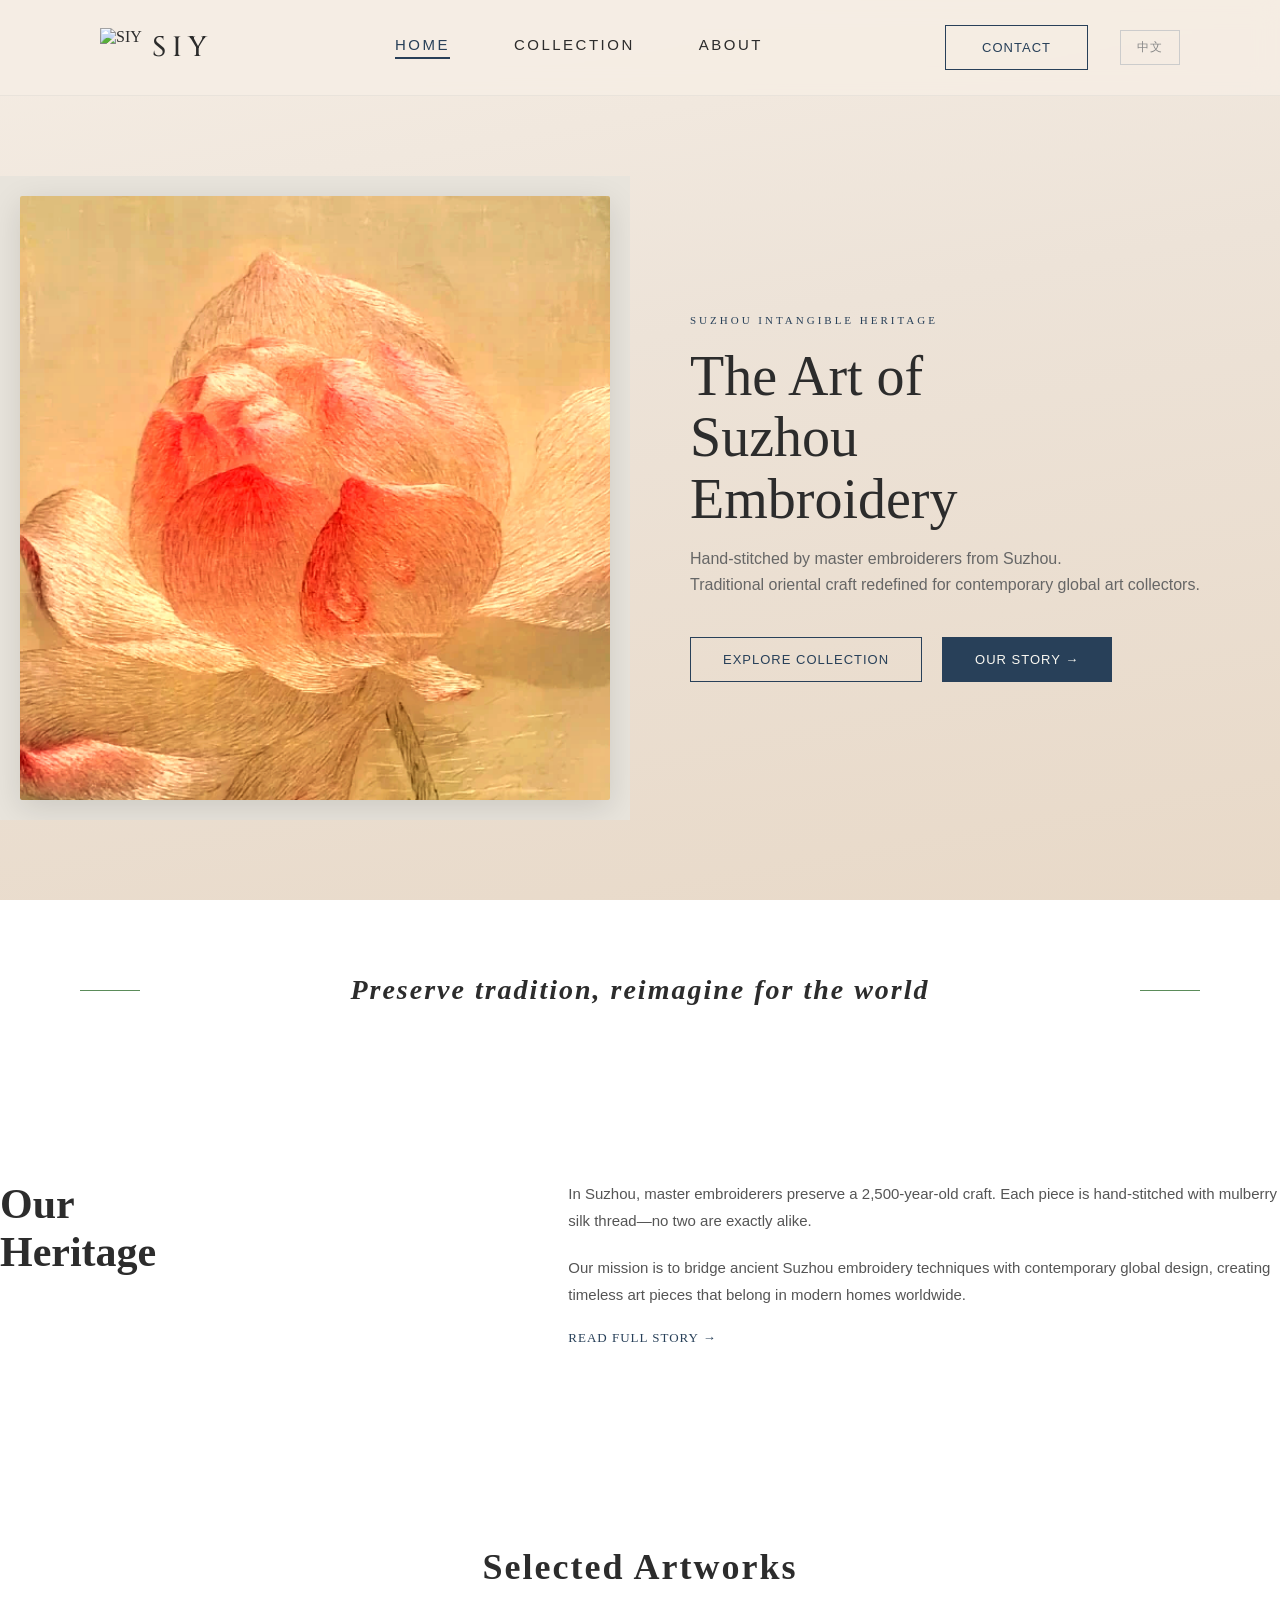
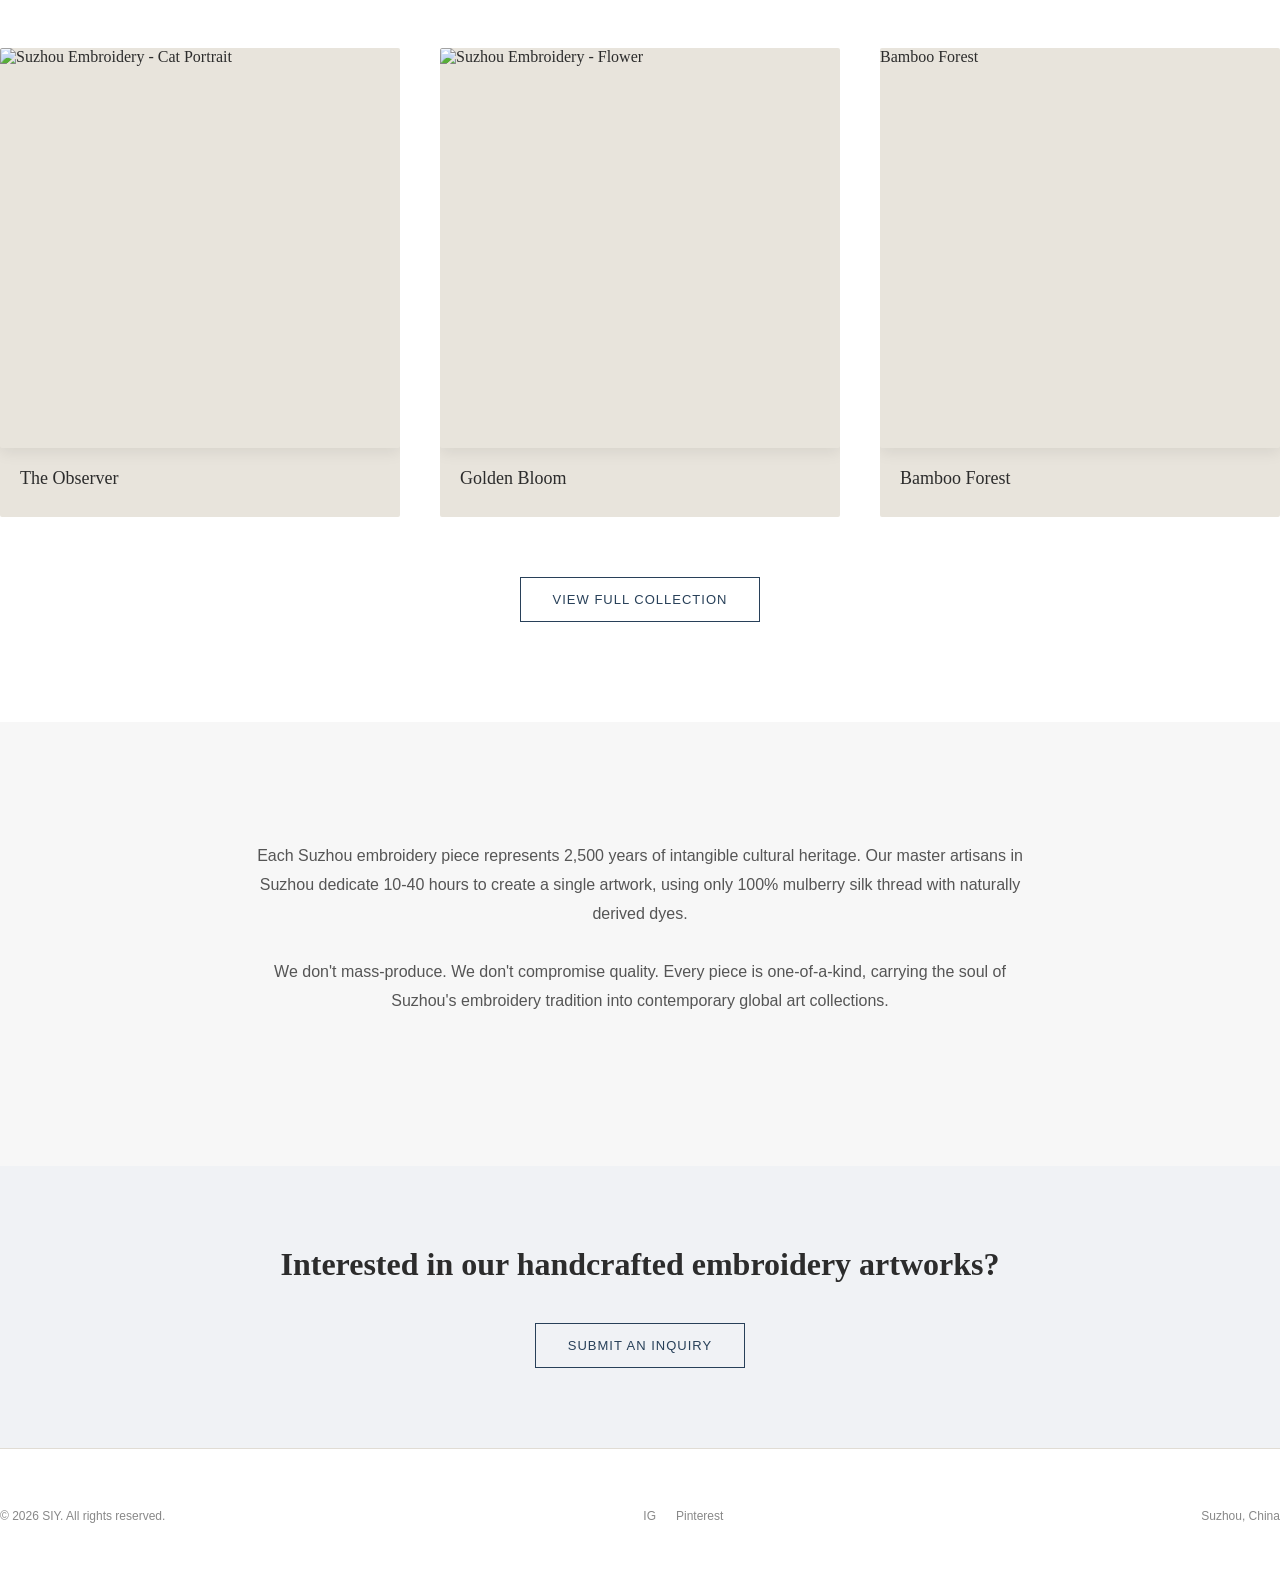
==== commit 5cfa08db: "Add files via upload" ====
--- a/index.html
+++ b/index.html
@@ -1,119 +1,231 @@
 <!DOCTYPE html>
-<html lang="en" dir="ltr">
+
+<html lang="en">
+
 <head>
+
     <meta charset="UTF-8">
+
     <meta name="viewport" content="width=device-width, initial-scale=1.0">
+
     <title>SIY - Suzhou Silk Ornament | Handcrafted Embroidery</title>
-    <link rel="icon" type="image/png" sizes="32x32" href="logo.png">
-    <link rel="icon" type="image/png" sizes="16x16" href="logo.png">
-    <link href="https://fonts.googleapis.com/css2?family=Cinzel:wght@400;500&family=Cormorant+Garamond:wght@400;500;600&family=Noto+Naskh+Arabic:wght@400;500&family=Noto+Sans+SC:wght@400&display=swap" rel="stylesheet">
+
+    <link rel="icon" type="image/png" sizes="32x32" href="images/logo.png">
+    <link rel="icon" type="image/png" sizes="16x16" href="images/logo.png">
+    <link href="https://fonts.googleapis.com/css2?family=Cinzel:wght@400;500&display=swap" rel="stylesheet">
     <link rel="stylesheet" href="styles.css">
+
     <script src="scripts.js"></script>
+
 </head>
+
 <body>
 
     <!-- 全局导航 -->
+
     <nav class="global-nav">
-        <a href="index.html" class="logo">
-            <img src="logo.png" alt="SIY" class="logo-img">
-            <span class="logo-text">SIY</span>
-        </a>
+
+         <a href="index.html" class="logo">
+                <img src="images/logo.png" alt="SIY" class="logo-img">
+                <span class="logo-text">SIY</span>
+            </a>
+
+        <button class="menu-toggle" id="menu-toggle" aria-label="Toggle menu">
+            <span></span>
+            <span></span>
+            <span></span>
+        </button>
+
         <div class="nav-menu">
-            <a href="index.html" class="nav-active" data-en="Home" data-zh="首页" data-ar="الرئيسية">Home</a>
-            <a href="categories.html" data-en="Our Craft" data-zh="工艺世界" data-ar="عالمنا الحرفي">Our Craft</a>
-            <a href="collection.html" data-en="Collection" data-zh="作品集" data-ar="المجموعة">Collection</a>
-            <a href="about.html" data-en="About" data-zh="关于" data-ar="من نحن">About</a>
-        </div>
+
+            <a href="index.html" class="nav-active" data-en="Home" data-zh="首页">Home</a>
+
+            <a href="collection.html" data-en="Collection" data-zh="作品集">Collection</a>
+
+            <a href="about.html" data-en="About" data-zh="关于">About</a>
+
+        </div>
+
         <div class="nav-right">
-            <a href="contact.html" class="nav-cta" data-en="Contact" data-zh="联系" data-ar="اتصل بنا">Contact</a>
-            <select id="lang-select" class="lang-select"></select>
-        </div>
+
+            <a href="contact.html" class="nav-cta" data-en="Contact" data-zh="联系">Contact</a>
+
+            <button id="lang-toggle" class="lang-toggle" onclick="toggleLang()">中文</button>
+
+        </div>
+
     </nav>
 
-    <!-- Hero 首屏 -->
+    
+
+    <!-- 区块1: Hero 首屏 -->
+
     <section class="hero-section">
+
         <div class="hero-left">
+
             <img class="hero-image-placeholder" src="hero-lotus.png" alt="Suzhou Embroidery - Lotus">
-        </div>
+
+        </div>
+
         <div class="hero-right">
-            <div class="hero-subtitle" data-en="Suzhou Intangible Heritage" data-zh="苏州非物质遗产" data-ar="التراث الثقافي غير المادي في سوتشو">Suzhou Intangible Heritage</div>
-            <h1 class="hero-title" data-en-html="The Art of<br>Suzhou<br>Embroidery" data-zh-html="苏州刺绣<br>艺术" data-ar-html="فن<br>الرتشو<br>للتطريز">The Art of<br>Suzhou<br>Embroidery</h1>
-            <p class="hero-desc" data-en-html="Hand-stitched by master embroiderers from Suzhou.<br>Traditional oriental craft redefined for contemporary global art collectors." data-zh-html="由苏州刺绣大师手工绣制。<br>传统东方工艺，为当代全球艺术收藏者重新定义。" data-ar-html="مطرز باليد من قبل أساتذة التطريز في سوتشو.<br>حرفة شرقية تقليدية أعيد تعريفها لمقتني الفن المعاصر في العالم.">Hand-stitched by master embroiderers from Suzhou.<br>Traditional oriental craft redefined for contemporary global art collectors.</p>
+
+            <div class="hero-subtitle" data-en="Suzhou Intangible Heritage" data-zh="苏州非物质遗产">Suzhou Intangible Heritage</div>
+
+            <h1 class="hero-title" data-en-html="The Art of<br>Suzhou<br>Embroidery" data-zh-html="苏州刺绣<br>艺术">The Art of<br>Suzhou<br>Embroidery</h1>
+
+            <p class="hero-desc" data-en-html="Hand-stitched by master embroiderers from Suzhou.<br>Traditional oriental craft redefined for contemporary global art collectors." data-zh-html="由苏州刺绣大师手工绣制。<br>传统东方工艺，为当代全球艺术收藏者重新定义。">Hand-stitched by master embroiderers from Suzhou.<br>Traditional oriental craft redefined for contemporary global art collectors.</p>
+
             <div class="hero-cta-group">
-                <a href="collection.html" class="btn-primary" data-en="Explore Collection" data-zh="浏览作品集" data-ar="استكشف المجموعة">Explore Collection</a>
-                <a href="about.html" class="btn-secondary-solid" data-en="Our Story →" data-zh="我们的故事 →" data-ar="قصتنا ←">Our Story →</a>
-            </div>
-        </div>
-    </section>
-
-    <!-- 品牌标语区 -->
+
+                <a href="collection.html" class="btn-primary" data-en="Explore Collection" data-zh="浏览作品集">Explore Collection</a>
+
+                <a href="about.html" class="btn-primary btn-secondary-solid" data-en="Our Story →" data-zh="我们的故事 →">Our Story →</a>
+
+            </div>
+
+        </div>
+
+    </section>
+
+    
+
+    <!-- 区块2: 品牌标语区 -->
+
     <section class="slogan-section">
+
         <div class="slogan-line left"></div>
-        <h2 class="slogan-text" data-en="Preserve tradition, reimagine for the world" data-zh="传承传统，为世界重新想象" data-ar="حافظ على التقليد، وأعد تخيله للعالم">Preserve tradition, reimagine for the world</h2>
+
+        <h2 class="slogan-text" data-en="Preserve tradition, reimagine for the world" data-zh="传承传统，为世界重新想象">Preserve tradition, reimagine for the world</h2>
+
         <div class="slogan-line right"></div>
-    </section>
-
-    <!-- 品牌故事预览区 -->
+
+    </section>
+
+    
+
+    <!-- 区块3: 品牌故事预览区 -->
+
     <section class="heritage-section page-container">
+
         <div class="heritage-left">
-            <h2 class="heritage-title" data-en-html="Our<br>Heritage" data-zh-html="我们的<br>传承" data-ar-html="تراث<br>نا">Our<br>Heritage</h2>
-        </div>
+
+            <h2 class="heritage-title" data-en-html="Our<br>Heritage" data-zh-html="我们的<br>传承">Our<br>Heritage</h2>
+
+        </div>
+
         <div class="heritage-right">
-            <p class="heritage-text" data-en="In Suzhou, master embroiderers preserve a 2,500-year-old craft. Each piece is hand-stitched with mulberry silk thread—no two are exactly alike." data-zh="在苏州，刺绣大师传承着2500年的工艺。每一件作品都使用桑蚕丝线手工绣制——没有两件是完全相同的。" data-ar="في سوتشو، يحافظ أساتذة التطريز على حرفة تعود لـ 2500 عام. كل قطعة مطرزة يدوياً بخيوط الحرير الطبيعي — لا توجد قطعتان متطابقتان تماماً.">In Suzhou, master embroiderers preserve a 2,500-year-old craft. Each piece is hand-stitched with mulberry silk thread—no two are exactly alike.</p>
-            <p class="heritage-text" data-en="Our mission is to bridge ancient Suzhou embroidery techniques with contemporary global design, creating timeless art pieces that belong in modern homes worldwide." data-zh="我们的使命是连接古老的苏州刺绣技艺与当代全球设计，创造属于世界各地现代家庭的永恒艺术作品。" data-ar="مهمتنا هي ربط تقنيات التطريز القديمة في سوتشو مع التصميم العالمي المعاصر، لخلق قطع فنية خالدة تليق بالمنازل الحديثة في جميع أنحاء العالم.">Our mission is to bridge ancient Suzhou embroidery techniques with contemporary global design, creating timeless art pieces that belong in modern homes worldwide.</p>
-            <a href="about.html" class="heritage-link" data-en="Read Full Story →" data-zh="阅读完整故事 →" data-ar="اقرأ القصة الكاملة ←">Read Full Story →</a>
-        </div>
-    </section>
-
-    <!-- 代表作精选区 -->
+
+            <p class="heritage-text" data-en="In Suzhou, master embroiderers preserve a 2,500-year-old craft. Each piece is hand-stitched with mulberry silk thread—no two are exactly alike." data-zh="在苏州，刺绣大师传承着2500年的工艺。每一件作品都使用桑蚕丝线手工绣制——没有两件是完全相同的。">In Suzhou, master embroiderers preserve a 2,500-year-old craft. Each piece is hand-stitched with mulberry silk thread—no two are exactly alike.</p>
+
+            <p class="heritage-text" data-en="Our mission is to bridge ancient Suzhou embroidery techniques with contemporary global design, creating timeless art pieces that belong in modern homes worldwide." data-zh="我们的使命是连接古老的苏州刺绣技艺与当代全球设计，创造属于世界各地现代家庭的永恒艺术作品。">Our mission is to bridge ancient Suzhou embroidery techniques with contemporary global design, creating timeless art pieces that belong in modern homes worldwide.</p>
+
+            <a href="about.html" class="heritage-link" data-en="Read Full Story →" data-zh="阅读完整故事 →">Read Full Story →</a>
+
+        </div>
+
+    </section>
+
+    
+
+    <!-- 区块4: 代表作精选区 -->
+
     <section class="selected-works page-container">
-        <h2 class="section-title" data-en="Selected Artworks" data-zh="精选作品" data-ar="أعمال فنية مختارة">Selected Artworks</h2>
+
+        <h2 class="section-title" data-en="Selected Artworks" data-zh="精选作品">Selected Artworks</h2>
+
         <div class="works-grid">
+
             <div class="work-card">
-                <img class="work-image" src="image_cat.png" alt="Suzhou Embroidery - Cat Portrait">
+
+                <img class="work-image" src="images/image_cat.png" alt="Suzhou Embroidery - Cat Portrait">
+
                 <div class="work-info">
-                    <div class="work-name" data-en="The Observer" data-zh="观者" data-ar="الراصد">The Observer</div>
+
+                    <div class="work-name" data-en="The Observer" data-zh="观者">The Observer</div>
+
                 </div>
-            </div>
+
+            </div>
+
             <div class="work-card">
-                <img class="work-image" src="image_goldfl.jpeg" alt="Suzhou Embroidery - Flower">
+
+                <img class="work-image" src="images/image_goldfl.jpeg" alt="Suzhou Embroidery - Flower">
+
                 <div class="work-info">
-                    <div class="work-name" data-en="Golden Bloom" data-zh="金蕊" data-ar="الزهرة الذهبية">Golden Bloom</div>
+
+                    <div class="work-name" data-en="Golden Bloom" data-zh="金蕊">Golden Bloom</div>
+
                 </div>
-            </div>
+
+            </div>
+
             <div class="work-card">
-                <img class="work-image" src="山水.jpeg" alt="Suzhou Embroidery - Bamboo Forest">
+
+                <div class="work-image" data-en="Bamboo Forest" data-zh="竹林">Bamboo Forest</div>
+
                 <div class="work-info">
-                    <div class="work-name" data-en="Landscape" data-zh="山水" data-ar="المنظر الطبيعي">Landscape</div>
+
+                    <div class="work-name" data-en="Bamboo Forest" data-zh="竹林">Bamboo Forest</div>
+
                 </div>
-            </div>
-        </div>
+
+            </div>
+
+        </div>
+
         <div class="works-cta">
-            <a href="collection.html" class="btn-primary" data-en="View Full Collection" data-zh="查看全部作品" data-ar="عرض المجموعة الكاملة">View Full Collection</a>
-        </div>
-    </section>
-
-    <!-- 非遗说明区 -->
+
+            <a href="collection.html" class="btn-primary" data-en="View Full Collection" data-zh="查看全部作品">View Full Collection</a>
+
+        </div>
+
+    </section>
+
+    
+
+    <!-- 区块5: 非遗说明区 -->
+
     <section class="mission-section">
-        <p class="mission-text" data-en="Each Suzhou embroidery piece represents 2,500 years of intangible cultural heritage. Our master artisans in Suzhou dedicate 10–40 hours to create a single artwork, using only 100% mulberry silk thread with naturally derived dyes." data-zh="每一件苏州刺绣作品代表着2500年的非物质文化遗产。我们的苏州刺绣大师投入10-40小时创作一件作品，仅使用100%桑蚕丝线和天然染料。" data-ar="تمثل كل قطعة تطريز من سوتشو 2500 عام من التراث الثقافي غير المادي. يكرس أساتذتنا في سوتشو 10 إلى 40 ساعة لإبداع قطعة فنية واحدة، باستخدام خيوط الحرير الطبيعي 100% فقط مع أصباغ مستخلصة طبيعياً.">Each Suzhou embroidery piece represents 2,500 years of intangible cultural heritage. Our master artisans in Suzhou dedicate 10–40 hours to create a single artwork, using only 100% mulberry silk thread with naturally derived dyes.</p>
-        <p class="mission-text" data-en="We don't mass-produce. We don't compromise quality. Every piece is one-of-a-kind, carrying the soul of Suzhou's embroidery tradition into contemporary global art collections." data-zh="我们不量产。我们不妥协质量。每一件作品都是独一无二的，带着苏州刺绣传统的灵魂进入当代全球艺术收藏。" data-ar="نحن لا ننتج بكثافة. لا نساوم على الجودة. كل قطعة فريدة من نوعها، تحمل روح تقاليد التطريز في سوتشو إلى مجموعات الفن المعاصر في العالم.">We don't mass-produce. We don't compromise quality. Every piece is one-of-a-kind, carrying the soul of Suzhou's embroidery tradition into contemporary global art collections.</p>
-    </section>
-
-    <!-- 咨询引导区 -->
+
+        <p class="mission-text" data-en="Each Suzhou embroidery piece represents 2,500 years of intangible cultural heritage. Our master artisans in Suzhou dedicate 10-40 hours to create a single artwork, using only 100% mulberry silk thread with naturally derived dyes." data-zh="每一件苏州刺绣作品代表着2500年的非物质文化遗产。我们的苏州刺绣大师投入10-40小时创作一件作品，仅使用100%桑蚕丝线和天然染料。">Each Suzhou embroidery piece represents 2,500 years of intangible cultural heritage. Our master artisans in Suzhou dedicate 10-40 hours to create a single artwork, using only 100% mulberry silk thread with naturally derived dyes.</p>
+
+        <p class="mission-text" data-en="We don't mass-produce. We don't compromise quality. Every piece is one-of-a-kind, carrying the soul of Suzhou's embroidery tradition into contemporary global art collections." data-zh="我们不量产。我们不妥协质量。每一件作品都是独一无二的，带着苏州刺绣传统的灵魂进入当代全球艺术收藏。">We don't mass-produce. We don't compromise quality. Every piece is one-of-a-kind, carrying the soul of Suzhou's embroidery tradition into contemporary global art collections.</p>
+
+    </section>
+
+    
+
+    <!-- 区块6: 咨询引导区 -->
+
     <section class="inquire-banner">
-        <h2 class="inquire-title" data-en="Interested in our handcrafted embroidery artworks?" data-zh="对我们的手工刺绣艺术作品感兴趣？" data-ar="مهتم بأعمالنا الفنية المطرزة يدوياً؟">Interested in our handcrafted embroidery artworks?</h2>
-        <a href="contact.html" class="btn-primary" data-en="Submit an Inquiry" data-zh="提交咨询" data-ar="أرسل استفساراً">Submit an Inquiry</a>
-    </section>
+
+        <h2 class="inquire-title" data-en="Interested in our handcrafted embroidery artworks?" data-zh="对我们的手工刺绣艺术作品感兴趣？">Interested in our handcrafted embroidery artworks?</h2>
+
+        <a href="contact.html" class="btn-primary" data-en="Submit an Inquiry" data-zh="提交咨询">Submit an Inquiry</a>
+
+    </section>
+
+    
 
     <!-- 页脚 -->
+
     <footer class="footer page-container">
-        <div data-en="© 2026 SIY. All rights reserved." data-zh="© 2026 SIY。保留所有权利。" data-ar="© 2026 SIY. جميع الحقوق محفوظة.">© 2026 SIY. All rights reserved.</div>
+
+        <div data-en="© 2026 SIY. All rights reserved." data-zh="© 2026 SIY。保留所有权利。">© 2026 SIY. All rights reserved.</div>
+
         <div class="footer-center">
-            <a href="#" data-en="IG" data-zh="IG" data-ar="انستغرام">IG</a>
-            <a href="#" data-en="Pinterest" data-zh="Pinterest" data-ar="بينتيرست">Pinterest</a>
-        </div>
-        <div data-en="Suzhou, China" data-zh="中国苏州" data-ar="سوتشو، الصين">Suzhou, China</div>
+
+            <a href="#" data-en="IG" data-zh="IG">IG</a>
+
+            <a href="#" data-en="Pinterest" data-zh="Pinterest">Pinterest</a>
+
+        </div>
+
+        <div data-en="Suzhou, China" data-zh="中国苏州">Suzhou, China</div>
+
     </footer>
 
 </body>
-</html>
+
+</html>
--- a/styles.css
+++ b/styles.css
@@ -1,985 +1,881 @@
-/* ============================================
-   SIY — Silk & Sand
-   Aesthetic: Eastern minimalism × Middle Eastern warmth
-   Palette: Ivory base / Indigo accent / Gold luxury
-   ============================================ */
-
-/* --- CSS Variables --- */
-:root {
-    --ivory:       #FAF6F0;
-    --ivory-warm:   #F5EDE4;
-    --cream:        #EDE3D8;
-    --sand:         #E8D9C8;
-    --indigo:       #1B2838;
-    --indigo-light: #2C3E50;
-    --gold:         #C9A96E;
-    --gold-light:   #D4B87A;
-    --text:         #2A2A2A;
-    --text-muted:   #888888;
-    --text-light:   #AAAAAA;
-    --border:       #D6D2CA;
-    --border-light: #E8E4DC;
-    --serif:        'Cormorant Garamond', 'Noto Serif SC', 'Times New Roman', serif;
-    --sans:         'Inter', 'Noto Sans Arabic', 'Noto Sans SC', sans-serif;
-    --display:      'Cinzel', 'Noto Serif SC', serif;
-    --transition:    0.35s cubic-bezier(0.4, 0, 0.2, 1);
-}
-
-/* --- Reset & Base --- */
-*, *::before, *::after {
+* {
     margin: 0;
     padding: 0;
     box-sizing: border-box;
 }
 
-html {
-    scroll-behavior: smooth;
-    font-size: 16px;
-}
-
 body {
-    background: var(--ivory);
-    color: var(--text);
-    font-family: var(--sans);
-    line-height: 1.6;
+    background: linear-gradient(170deg, #F5EDE4 0%, #EDE3D8 40%, #E8D9C8 100%);
+    background-attachment: fixed;
+    font-family: 'Times New Roman', serif;
+    color: #2C2C2C;
     overflow-x: hidden;
-    -webkit-font-smoothing: antialiased;
-    -moz-osx-font-smoothing: grayscale;
-}
-
-a { color: inherit; text-decoration: none; }
-button { font: inherit; cursor: pointer; }
-img { max-width: 100%; display: block; }
-select, input, textarea { font: inherit; }
-
-/* --- Geometric pattern overlay (CSS-only) --- */
-body::before {
-    content: '';
-    position: fixed;
-    inset: 0;
-    pointer-events: none;
-    z-index: 0;
-    opacity: 0.03;
-    background-image:
-        radial-gradient(circle at 20% 30%, var(--gold) 1px, transparent 1px),
-        radial-gradient(circle at 80% 70%, var(--gold) 1px, transparent 1px);
-    background-size: 60px 60px, 80px 80px;
-}
-
-/* ============================================
-   TYPOGRAPHY
-   ============================================ */
-
-h1, h2, h3, .display {
-    font-family: var(--display);
-    font-weight: 400;
-    letter-spacing: 0.04em;
-    line-height: 1.15;
-}
-
-/* ============================================
-   GLOBAL NAV
-   ============================================ */
+}
+
+/* 全局导航 */
 .global-nav {
     position: fixed;
-    top: 0; left: 0; right: 0;
-    height: 80px;
-    background: rgba(250, 246, 240, 0.92);
-    backdrop-filter: blur(16px);
-    -webkit-backdrop-filter: blur(16px);
-    border-bottom: 1px solid var(--border-light);
+    top: 0;
+    left: 0;
+    right: 0;
+    height: 96px;
+    background: rgba(245, 237, 228, 0.88);
+    backdrop-filter: blur(12px);
+    -webkit-backdrop-filter: blur(12px);
+    border-bottom: 1px solid rgba(224, 220, 212, 0.6);
     display: flex;
     align-items: center;
     justify-content: space-between;
-    padding: 0 48px;
+    padding: 0 100px;
     z-index: 1000;
-    transition: var(--transition);
 }
 
 .logo {
     display: flex;
     align-items: center;
-    gap: 12px;
+    gap: 10px;
     text-decoration: none;
-    color: var(--indigo);
+    color: #2C2C2C;
 }
 
 .logo-img {
-    height: 36px;
+    height: 40px;
     width: auto;
+    display: block;
 }
 
 .logo-text {
-    font-family: var(--display);
-    font-size: 24px;
-    letter-spacing: 8px;
-    color: var(--indigo);
+    font-family: 'Cinzel', serif;
+    font-size: 28px;
+    letter-spacing: 6px;
     font-weight: 500;
+    color: #2C2C2C;
 }
 
 .nav-menu {
     display: flex;
-    gap: 48px;
+    gap: 64px;
+    font-size: 15px;
+    letter-spacing: 2.5px;
+    text-transform: uppercase;
+    font-family: 'Inter', sans-serif;
+    font-weight: 400;
+}
+
+.nav-menu a {
+    color: #2C2C2C;
+    text-decoration: none;
+    transition: color 0.3s;
+    cursor: pointer;
+}
+
+.nav-menu a:hover {
+    color: #284059;
+}
+
+.nav-cta {
+    border: 1px solid #284059;
+    color: #284059;
+    padding: 14px 36px;
+    font-size: 13px;
+    letter-spacing: 1px;
+    text-transform: uppercase;
+    background: transparent;
+    cursor: pointer;
+    font-family: 'Inter', sans-serif;
+    transition: all 0.3s;
+    text-decoration: none;
+    display: inline-block;
+}
+
+.nav-cta:hover {
+    background: #284059;
+    color: #FAF8F2;
+}
+
+.nav-cta.nav-active {
+    background: #284059;
+    color: #FAF8F2;
+    border-color: #284059;
+}
+
+.lang-toggle {
+    border: 1px solid #CCC;
+    background: transparent;
+    color: #888;
+    padding: 8px 16px;
     font-size: 12px;
-    letter-spacing: 3px;
-    text-transform: uppercase;
-    font-family: var(--sans);
-    font-weight: 400;
-}
-
-.nav-menu a {
-    color: var(--text-muted);
-    transition: color var(--transition);
+    letter-spacing: 1px;
+    text-transform: uppercase;
+    cursor: pointer;
+    font-family: 'Inter', sans-serif;
+    transition: all 0.3s;
+    margin-left: 12px;
+}
+
+.lang-toggle:hover {
+    border-color: #284059;
+    color: #284059;
+}
+
+.nav-right {
+    display: flex;
+    align-items: center;
+    gap: 20px;
+}
+
+.nav-menu a.nav-active {
+    color: #284059;
+    border-bottom: 2px solid #284059;
+    padding-bottom: 4px;
+}
+
+/* 页面容器 */
+.page-container {
+    max-width: 1400px;
+    margin: 0 auto;
+    padding: 0 80px;
+}
+
+/* 首页 Hero 区 */
+.hero-section {
+    height: 100vh;
+    display: flex;
+    align-items: center;
+    padding-top: 96px;
+}
+
+.hero-left {
+    flex: 1;
+    height: 80%;
+    background: #E8E4DC;
+    display: flex;
+    align-items: center;
+    justify-content: center;
     position: relative;
-}
-
-.nav-menu a::after {
-    content: '';
-    position: absolute;
-    bottom: -4px;
-    left: 0;
-    width: 0;
-    height: 1px;
-    background: var(--gold);
-    transition: width var(--transition);
-}
-
-.nav-menu a:hover,
-.nav-menu a.nav-active {
-    color: var(--indigo);
-}
-
-.nav-menu a.nav-active::after,
-.nav-menu a:hover::after {
-    width: 100%;
-}
-
-.nav-right {
-    display: flex;
-    align-items: center;
-    gap: 16px;
-}
-
-.nav-cta {
-    font-size: 11px;
-    letter-spacing: 2px;
-    text-transform: uppercase;
-    color: var(--indigo);
-    border: 1px solid var(--indigo);
-    padding: 10px 24px;
-    transition: all var(--transition);
-    font-family: var(--sans);
-}
-
-.nav-cta:hover,
-.nav-cta.nav-active {
-    background: var(--indigo);
-    color: var(--ivory);
-}
-
-.lang-select {
-    font-size: 11px;
-    letter-spacing: 1px;
-    text-transform: uppercase;
-    color: var(--text-light);
-    background: transparent;
-    border: 1px solid var(--border);
-    padding: 8px 12px;
-    transition: all var(--transition);
-    font-family: var(--sans);
-    cursor: pointer;
-    -webkit-appearance: none;
-    appearance: none;
-    min-width: 80px;
-}
-
-.lang-select:hover {
-    border-color: var(--gold);
-    color: var(--gold);
-}
-
-/* RTL nav adjustments */
-
-/* ============================================
-   PAGE CONTAINER
-   ============================================ */
-.page-container {
-    max-width: 1280px;
-    margin: 0 auto;
-    padding: 0 48px;
-}
-
-/* ============================================
-   HERO SECTION — INDEX.HTML
-   ============================================ */
-.hero-section {
-    min-height: 100vh;
-    display: grid;
-    grid-template-columns: 1fr 1fr;
-    align-items: center;
-    padding-top: 80px;
-    position: relative;
-}
-
-.hero-left {
-    position: relative;
-    height: 100vh;
     overflow: hidden;
-    background: var(--cream);
+    padding: 20px;
 }
 
 .hero-image-placeholder {
     width: 100%;
     height: 100%;
     object-fit: cover;
-    transition: transform 8s ease;
-}
-
-.hero-left:hover .hero-image-placeholder {
-    transform: scale(1.05);
-}
-
-/* Gold geometric corner decoration */
-.hero-left::before {
-    content: '';
-    position: absolute;
-    top: 40px;
-    left: 40px;
-    width: 80px;
-    height: 80px;
-    border-top: 1px solid var(--gold);
-    border-left: 1px solid var(--gold);
-    opacity: 0.5;
-    z-index: 2;
-    pointer-events: none;
-}
-
-.hero-left::after {
-    content: '';
-    position: absolute;
-    bottom: 40px;
-    right: 40px;
-    width: 80px;
-    height: 80px;
-    border-bottom: 1px solid var(--gold);
-    border-right: 1px solid var(--gold);
-    opacity: 0.5;
-    z-index: 2;
-    pointer-events: none;
+    border-radius: 2px;
+    box-shadow: 
+        inset 0 0 60px rgba(250, 248, 242, 0.4),
+        0 8px 32px rgba(0, 0, 0, 0.12);
 }
 
 .hero-right {
-    padding: 60px 80px;
+    flex: 1;
+    padding-left: 60px;
     display: flex;
     flex-direction: column;
     justify-content: center;
 }
 
 .hero-subtitle {
-    font-size: 10px;
-    letter-spacing: 5px;
-    text-transform: uppercase;
-    color: var(--gold);
-    margin-bottom: 24px;
-    font-family: var(--sans);
-    font-weight: 500;
+    font-size: 11px;
+    color: #284059;
+    letter-spacing: 3px;
+    text-transform: uppercase;
+    margin-bottom: 20px;
 }
 
 .hero-title {
-    font-size: clamp(36px, 5vw, 64px);
-    margin-bottom: 28px;
-    color: var(--indigo);
-    font-family: var(--display);
+    font-size: 56px;
+    line-height: 1.1;
+    margin-bottom: 16px;
+    font-weight: 400;
 }
 
 .hero-desc {
+    font-size: 16px;
+    line-height: 1.6;
+    color: #666;
+    margin-bottom: 40px;
+    font-family: 'Inter', sans-serif;
+}
+
+.hero-cta-group {
+    display: flex;
+    gap: 20px;
+}
+
+.btn-primary {
+    border: 1px solid #284059;
+    background: transparent;
+    color: #284059;
+    padding: 14px 32px;
+    font-size: 13px;
+    letter-spacing: 1px;
+    text-transform: uppercase;
+    cursor: pointer;
+    font-family: 'Inter', sans-serif;
+    transition: all 0.3s;
+    text-decoration: none;
+    display: inline-block;
+}
+
+.btn-primary:hover {
+    background: #284059;
+    color: #FAF8F2;
+}
+
+.btn-secondary-solid {
+    border: 1px solid #284059;
+    background: #284059;
+    color: #FAF8F2;
+    padding: 14px 32px;
+    font-size: 13px;
+    letter-spacing: 1px;
+    text-transform: uppercase;
+    cursor: pointer;
+    font-family: 'Inter', sans-serif;
+    transition: all 0.3s;
+    text-decoration: none;
+    display: inline-block;
+}
+
+.btn-secondary-solid:hover {
+    background: #1A2A3A;
+    border-color: #1A2A3A;
+}
+
+/* 品牌标语区 */
+.slogan-section {
+    height: 180px;
+    display: flex;
+    align-items: center;
+    justify-content: center;
+    position: relative;
+}
+
+.slogan-text {
+    font-size: 28px;
+    letter-spacing: 2px;
+    text-align: center;
+    font-style: italic;
+}
+
+.slogan-line {
+    position: absolute;
+    width: 60px;
+    height: 1px;
+    background: #5B8C5A;
+    top: 50%;
+}
+
+.slogan-line.left {
+    left: 80px;
+}
+
+.slogan-line.right {
+    right: 80px;
+}
+
+/* 品牌故事预览区 */
+.heritage-section {
+    display: flex;
+    gap: 60px;
+    padding: 100px 0;
+}
+
+.heritage-left {
+    flex: 5;
+}
+
+.heritage-title {
+    font-size: 42px;
+    margin-bottom: 40px;
+}
+
+.heritage-right {
+    flex: 7;
+}
+
+.heritage-text {
     font-size: 15px;
     line-height: 1.8;
-    color: var(--text-muted);
-    margin-bottom: 48px;
-    max-width: 440px;
-    font-family: var(--sans);
-}
-
-.hero-cta-group {
-    display: flex;
-    gap: 20px;
-    flex-wrap: wrap;
-}
-
-/* RTL hero */
-
-/* ============================================
-   BUTTONS
-   ============================================ */
-.btn-primary {
-    display: inline-block;
-    font-size: 11px;
-    letter-spacing: 2.5px;
-    text-transform: uppercase;
-    padding: 16px 40px;
-    border: 1px solid var(--indigo);
-    background: transparent;
-    color: var(--indigo);
-    transition: all var(--transition);
-    font-family: var(--sans);
-    text-align: center;
-}
-
-.btn-primary:hover {
-    background: var(--indigo);
-    color: var(--ivory);
-}
-
-.btn-secondary-solid {
-    display: inline-block;
-    font-size: 11px;
-    letter-spacing: 2.5px;
-    text-transform: uppercase;
-    padding: 16px 40px;
-    border: 1px solid var(--indigo);
-    background: var(--indigo);
-    color: var(--ivory);
-    transition: all var(--transition);
-    font-family: var(--sans);
-    text-align: center;
-}
-
-.btn-secondary-solid:hover {
-    background: var(--gold);
-    border-color: var(--gold);
-    color: var(--indigo);
-}
-
-/* ============================================
-   SLOGAN SECTION
-   ============================================ */
-.slogan-section {
-    padding: 100px 48px;
-    display: flex;
-    align-items: center;
-    justify-content: center;
-    gap: 32px;
-    position: relative;
-}
-
-.slogan-text {
-    font-size: clamp(18px, 2.5vw, 28px);
-    font-style: italic;
-    color: var(--indigo);
-    text-align: center;
+    color: #555;
+    font-family: 'Inter', sans-serif;
+    margin-bottom: 20px;
+}
+
+.heritage-link {
+    font-size: 13px;
+    color: #284059;
     letter-spacing: 1px;
-    font-family: var(--serif);
-}
-
-.slogan-line {
-    width: 80px;
-    height: 1px;
-    background: var(--gold);
-    opacity: 0.5;
-}
-
-/* ============================================
-   HERITAGE SECTION — INDEX.HTML
-   ============================================ */
-.heritage-section {
-    display: grid;
-    grid-template-columns: 1fr 1.2fr;
-    gap: 80px;
-    padding: 120px 0;
-    align-items: start;
-}
-
-.heritage-left {
-    position: sticky;
-    top: 120px;
-}
-
-.heritage-title {
-    font-size: clamp(32px, 4vw, 48px);
-    color: var(--indigo);
-    font-family: var(--display);
-}
-
-.heritage-right {
-    padding-top: 8px;
-}
-
-.heritage-text {
-    font-size: 15px;
-    line-height: 2;
-    color: var(--text-muted);
-    margin-bottom: 24px;
-    font-family: var(--sans);
-}
-
-.heritage-link {
-    font-size: 12px;
+    text-transform: uppercase;
+    cursor: pointer;
+    text-decoration: none;
+}
+
+.heritage-link:hover {
+    text-decoration: underline;
+}
+
+/* 代表作精选区 */
+.selected-works {
+    padding: 100px 0;
+}
+
+.section-title {
+    text-align: center;
+    font-size: 36px;
+    margin-bottom: 60px;
     letter-spacing: 2px;
-    text-transform: uppercase;
-    color: var(--gold);
-    transition: color var(--transition);
-    font-family: var(--sans);
-}
-
-.heritage-link:hover {
-    color: var(--indigo);
-}
-
-/* ============================================
-   SELECTED WORKS — INDEX.HTML
-   ============================================ */
-.selected-works {
-    padding: 120px 0 80px;
-}
-
-.section-title {
-    text-align: center;
-    font-size: clamp(28px, 3.5vw, 40px);
-    color: var(--indigo);
-    margin-bottom: 64px;
-    letter-spacing: 3px;
-    text-transform: uppercase;
-    font-family: var(--display);
 }
 
 .works-grid {
     display: grid;
     grid-template-columns: repeat(3, 1fr);
-    gap: 32px;
+    gap: 40px;
 }
 
 .work-card {
-    background: var(--ivory-warm);
+    background: #E8E4DC;
+    border-radius: 2px;
     overflow: hidden;
-    transition: transform var(--transition);
-}
-
-.work-card:hover {
-    transform: translateY(-4px);
 }
 
 .work-image {
     width: 100%;
-    height: 380px;
+    height: 400px;
     object-fit: cover;
-    transition: transform 0.6s ease;
-}
-
-.work-card:hover .work-image {
-    transform: scale(1.03);
+    border-radius: 2px;
+    box-shadow: 0 4px 16px rgba(0, 0, 0, 0.08);
+    transition: all 0.4s ease;
+    display: block;
+}
+
+.work-image:hover {
+    transform: scale(1.02);
+    box-shadow: 0 8px 24px rgba(0, 0, 0, 0.12);
 }
 
 .work-info {
-    padding: 24px;
+    padding: 20px;
 }
 
 .work-name {
     font-size: 18px;
-    color: var(--indigo);
-    font-family: var(--serif);
-    margin-bottom: 4px;
+    margin-bottom: 8px;
 }
 
 .work-artisan {
-    font-size: 12px;
-    color: var(--text-light);
-    font-family: var(--sans);
-    letter-spacing: 1px;
-    text-transform: uppercase;
+    font-size: 13px;
+    color: #888;
+    font-family: 'Inter', sans-serif;
 }
 
 .works-cta {
     text-align: center;
-    margin-top: 64px;
-}
-
-/* ============================================
-   MISSION SECTION
-   ============================================ */
+    margin-top: 60px;
+}
+
+/* 非遗说明区 */
 .mission-section {
-    padding: 120px 48px;
-    text-align: center;
-    background: var(--ivory-warm);
-    border-top: 1px solid var(--border-light);
-    border-bottom: 1px solid var(--border-light);
+    padding: 120px 0;
+    text-align: center;
+    background: rgba(0, 0, 0, 0.03);
+    margin: 0 -80px;
+    padding: 120px 80px;
 }
 
 .mission-text {
-    font-size: 15px;
-    line-height: 2;
-    color: var(--text-muted);
-    max-width: 720px;
-    margin: 0 auto 20px;
-    font-family: var(--sans);
-}
-
-/* ============================================
-   INQUIRE BANNER
-   ============================================ */
+    font-size: 16px;
+    line-height: 1.8;
+    color: #555;
+    font-family: 'Inter', sans-serif;
+    max-width: 800px;
+    margin: 0 auto 30px;
+}
+
+/* 咨询引导区 */
 .inquire-banner {
-    padding: 100px 48px;
-    text-align: center;
-    background: var(--indigo);
-    color: var(--ivory);
+    background: #F0F2F5;
+    padding: 80px 0;
+    text-align: center;
+    margin: 0 -80px;
 }
 
 .inquire-title {
-    font-size: clamp(24px, 3vw, 36px);
+    font-size: 32px;
     margin-bottom: 40px;
-    font-family: var(--display);
-    font-weight: 400;
-    color: var(--ivory);
-}
-
-.inquire-banner .btn-primary {
-    border-color: var(--gold);
-    color: var(--gold);
-}
-
-.inquire-banner .btn-primary:hover {
-    background: var(--gold);
-    color: var(--indigo);
-}
-
-/* ============================================
-   FOOTER
-   ============================================ */
+}
+
+/* 页脚 */
 .footer {
-    padding: 48px 0;
-    border-top: 1px solid var(--border-light);
+    padding: 60px 0;
+    border-top: 1px solid #E0DCD4;
     display: flex;
     justify-content: space-between;
     align-items: center;
     font-size: 12px;
-    color: var(--text-light);
-    font-family: var(--sans);
+    color: #888;
+    font-family: 'Inter', sans-serif;
 }
 
 .footer-center {
     display: flex;
-    gap: 24px;
+    gap: 20px;
 }
 
 .footer-center a {
-    color: var(--text-muted);
-    transition: color var(--transition);
-    font-size: 12px;
-    letter-spacing: 1px;
-    text-transform: uppercase;
+    color: #888;
+    text-decoration: none;
 }
 
 .footer-center a:hover {
-    color: var(--gold);
-}
-
-/* RTL footer */
-
-/* ============================================
-   COLLECTION PAGE
-   ============================================ */
+    color: #284059;
+}
+
+/* Collection 页 */
 .collection-header {
-    padding: 140px 0 60px;
+    padding: 120px 0 60px;
     text-align: center;
 }
 
 .collection-title {
-    font-size: clamp(36px, 5vw, 56px);
-    letter-spacing: 4px;
-    text-transform: uppercase;
-    color: var(--indigo);
-    font-family: var(--display);
-    margin-bottom: 16px;
+    font-size: 48px;
+    letter-spacing: 3px;
+    text-transform: uppercase;
+    margin-bottom: 20px;
 }
 
 .collection-desc {
-    font-size: 14px;
-    color: var(--text-muted);
-    font-family: var(--sans);
-    letter-spacing: 1px;
+    font-size: 15px;
+    color: #888;
+    font-family: 'Inter', sans-serif;
 }
 
 .gallery-grid {
     display: grid;
     grid-template-columns: repeat(2, 1fr);
-    gap: 48px;
-    padding: 40px 0 80px;
+    gap: 60px;
+    padding-bottom: 80px;
 }
 
 .art-card {
-    background: var(--ivory);
-    border: 1px solid var(--border-light);
-    overflow: hidden;
-    transition: transform var(--transition), box-shadow var(--transition);
-}
-
-.art-card:hover {
-    transform: translateY(-4px);
-    box-shadow: 0 12px 40px rgba(27, 40, 56, 0.08);
+    background: #FFF;
+    border: 1px solid #E0DCD4;
 }
 
 .art-image {
     width: 100%;
-    height: 520px;
+    height: 600px;
     object-fit: cover;
-    transition: transform 0.6s ease;
+    border-radius: 2px;
+    box-shadow: 0 6px 24px rgba(0, 0, 0, 0.1);
+    transition: all 0.4s ease;
+    display: block;
 }
 
 .art-card:hover .art-image {
-    transform: scale(1.02);
+    transform: scale(1.01);
+    box-shadow: 0 10px 32px rgba(0, 0, 0, 0.15);
 }
 
 .art-info {
-    padding: 28px 32px;
+    padding: 24px;
 }
 
 .art-name {
-    font-size: 22px;
-    color: var(--indigo);
-    font-family: var(--serif);
-    margin-bottom: 6px;
+    font-size: 24px;
+    margin-bottom: 8px;
 }
 
 .art-artisan {
-    font-size: 12px;
-    color: var(--text-light);
-    font-family: var(--sans);
-    letter-spacing: 1px;
-    text-transform: uppercase;
-    margin-bottom: 20px;
+    font-size: 14px;
+    color: #888;
+    font-family: 'Inter', sans-serif;
+    margin-bottom: 16px;
 }
 
 .price-placeholder {
     height: 40px;
-    background: var(--ivory-warm);
-    border: 1px dashed var(--border);
+    background: #F5F5F5;
+    border: 2px dashed #CCC;
     display: flex;
     align-items: center;
     justify-content: center;
     font-size: 11px;
-    color: var(--text-light);
-    margin-bottom: 20px;
-    font-family: var(--sans);
+    color: #AAA;
+    margin-bottom: 16px;
 }
 
 .art-cta {
-    display: block;
     width: 100%;
-    padding: 14px;
-    font-size: 11px;
+    border: 1px solid #284059;
+    background: transparent;
+    color: #284059;
+    padding: 12px;
+    font-size: 12px;
+    letter-spacing: 1px;
+    text-transform: uppercase;
+    cursor: pointer;
+    text-decoration: none;
+    display: inline-block;
+    text-align: center;
+    box-sizing: border-box;
+}
+
+.art-cta:hover {
+    background: #284059;
+    color: #FAF8F2;
+}
+
+.load-more {
+    text-align: center;
+    padding: 60px 0;
+    font-size: 14px;
     letter-spacing: 2px;
-    text-transform: uppercase;
-    border: 1px solid var(--indigo);
+    color: #284059;
+    cursor: pointer;
+    text-transform: uppercase;
+}
+
+/* 浮动咨询按钮 */
+.float-inquire {
+    position: fixed;
+    right: 40px;
+    bottom: 40px;
+    background: #284059;
+    color: #FFF;
+    padding: 16px 24px;
+    border-radius: 50px;
+    font-size: 13px;
+    letter-spacing: 1px;
+    cursor: pointer;
+    box-shadow: 0 4px 12px rgba(0,0,0,0.15);
+    z-index: 999;
+}
+
+/* 加载更多按钮 */
+.load-more-wrap {
+    text-align: center;
+    padding: 60px 0 40px;
+}
+
+.load-more-btn {
+    border: 1px solid #284059;
     background: transparent;
-    color: var(--indigo);
-    text-align: center;
-    transition: all var(--transition);
-    font-family: var(--sans);
-    box-sizing: border-box;
-    cursor: pointer;
-}
-
-.art-cta:hover {
-    background: var(--indigo);
-    color: var(--ivory);
-}
-
-.load-more-wrap {
-    text-align: center;
-    padding: 40px 0 80px;
-}
-
-.load-more-btn {
-    font-size: 11px;
-    letter-spacing: 3px;
-    text-transform: uppercase;
-    padding: 16px 56px;
-    border: 1px solid var(--gold);
-    background: transparent;
-    color: var(--gold);
-    transition: all var(--transition);
-    font-family: var(--sans);
-    cursor: pointer;
+    color: #284059;
+    padding: 14px 48px;
+    font-size: 13px;
+    letter-spacing: 2px;
+    text-transform: uppercase;
+    cursor: pointer;
+    font-family: 'Inter', sans-serif;
+    transition: all 0.3s;
 }
 
 .load-more-btn:hover {
-    background: var(--gold);
-    color: var(--indigo);
+    background: #284059;
+    color: #FAF8F2;
 }
 
 .art-card-hidden {
     display: none;
 }
 
-/* ============================================
-   ABOUT PAGE
-   ============================================ */
+/* About 页面样式 */
 .about-hero {
     padding: 140px 0 80px;
-    max-width: 800px;
 }
 
 .about-hero h1 {
-    font-size: clamp(36px, 5vw, 56px);
-    color: var(--indigo);
-    margin-bottom: 28px;
-    font-family: var(--display);
+    font-size: 52px;
+    line-height: 1.1;
+    margin-bottom: 24px;
     font-weight: 400;
-    line-height: 1.15;
 }
 
 .about-hero p {
+    max-width: 720px;
     font-size: 16px;
-    line-height: 2;
-    color: var(--text-muted);
-    font-family: var(--sans);
+    color: #555;
+    line-height: 1.8;
+    font-family: 'Inter', sans-serif;
 }
 
 .artisan-section {
-    display: grid;
-    grid-template-columns: 1fr 1fr;
-    gap: 64px;
-    padding: 80px 0 120px;
-    align-items: center;
+    display: flex;
+    gap: 60px;
+    padding: 100px 0;
 }
 
 .artisan-image {
-    height: 480px;
-    background: var(--cream);
-    border: 1px solid var(--border-light);
-    position: relative;
-    overflow: hidden;
-}
-
-/* Gold corner on artisan image */
-.artisan-image::before {
-    content: '';
-    position: absolute;
-    top: 20px; left: 20px;
-    width: 60px; height: 60px;
-    border-top: 1px solid var(--gold);
-    border-left: 1px solid var(--gold);
-    opacity: 0.4;
-    pointer-events: none;
+    flex: 1;
+    background: #E8E4DC;
+    height: 520px;
+    border-radius: 2px;
+    box-shadow: 
+        inset 0 0 50px rgba(250, 248, 242, 0.3),
+        0 8px 32px rgba(0, 0, 0, 0.1);
+}
+
+.artisan-text {
+    flex: 1;
+    display: flex;
+    flex-direction: column;
+    justify-content: center;
 }
 
 .artisan-text h2 {
-    font-size: clamp(28px, 3.5vw, 40px);
-    color: var(--indigo);
-    margin-bottom: 24px;
-    font-family: var(--display);
+    font-size: 36px;
+    margin-bottom: 20px;
     font-weight: 400;
 }
 
 .artisan-text p {
     font-size: 15px;
-    line-height: 2;
-    color: var(--text-muted);
-    font-family: var(--sans);
+    color: #555;
+    line-height: 1.8;
+    font-family: 'Inter', sans-serif;
 }
 
 .craft-section {
-    padding: 120px 48px;
-    text-align: center;
-    background: var(--ivory-warm);
-    border-top: 1px solid var(--border-light);
-    border-bottom: 1px solid var(--border-light);
+    background: rgba(0, 0, 0, 0.03);
+    padding: 120px 0;
+    text-align: center;
 }
 
 .craft-section h2 {
-    font-size: clamp(28px, 3.5vw, 40px);
-    color: var(--indigo);
+    font-size: 36px;
     margin-bottom: 40px;
-    font-family: var(--display);
     font-weight: 400;
 }
 
 .craft-section p {
-    max-width: 680px;
-    margin: 0 auto 20px;
+    max-width: 800px;
+    margin: 0 auto 24px;
     font-size: 15px;
-    line-height: 2;
-    color: var(--text-muted);
-    font-family: var(--sans);
-}
-
-/* ============================================
-   CONTACT PAGE
-   ============================================ */
+    color: #555;
+    line-height: 1.8;
+    font-family: 'Inter', sans-serif;
+}
+
+/* Contact 页面样式 */
 .contact-section {
     padding: 140px 0;
-    display: grid;
-    grid-template-columns: 1fr 1fr;
+    display: flex;
     gap: 80px;
-    max-width: 1280px;
-    margin: 0 auto;
+}
+
+.contact-left {
+    flex: 1;
 }
 
 .contact-left h1 {
-    font-size: clamp(32px, 4vw, 48px);
-    color: var(--indigo);
+    font-size: 44px;
     margin-bottom: 24px;
-    font-family: var(--display);
     font-weight: 400;
     line-height: 1.2;
 }
 
 .contact-left p {
     font-size: 15px;
-    line-height: 2;
-    color: var(--text-muted);
+    color: #555;
+    line-height: 1.8;
+    font-family: 'Inter', sans-serif;
     margin-bottom: 32px;
-    font-family: var(--sans);
 }
 
 .contact-info {
     font-size: 14px;
-    line-height: 2;
-    color: var(--text-light);
-    font-family: var(--sans);
+    color: #888;
+    line-height: 1.6;
+    font-family: 'Inter', sans-serif;
 }
 
 .contact-right {
-    /* form styling below */
+    flex: 1;
 }
 
 .contact-form {
     display: flex;
     flex-direction: column;
-    gap: 20px;
+    gap: 24px;
 }
 
 .form-input {
-    padding: 16px 20px;
-    border: 1px solid var(--border);
-    background: var(--ivory);
-    font-family: var(--sans);
+    padding: 16px;
+    border: 1px solid #D6D2CA;
+    background: #F5F0EB;
+    font-family: 'Inter', sans-serif;
     font-size: 14px;
-    color: var(--text);
-    transition: border-color var(--transition);
+    color: #2C2C2C;
+    border-radius: 2px;
     width: 100%;
     box-sizing: border-box;
-    border-radius: 0;
-    -webkit-appearance: none;
-    appearance: none;
 }
 
 .form-input::placeholder {
-    color: var(--text-light);
+    color: #999;
 }
 
 .form-input:focus {
     outline: none;
-    border-color: var(--gold);
+    border-color: #284059;
 }
 
 textarea.form-input {
     resize: vertical;
-    min-height: 130px;
+    min-height: 120px;
+    font-family: 'Inter', sans-serif;
 }
 
 .form-submit {
     align-self: flex-start;
-    /* inherits btn-primary */
-}
-
-/* ============================================
-   FLOAT INQUIRE BUTTON
-   ============================================ */
-.float-inquire {
-    position: fixed;
-    right: 32px;
-    bottom: 32px;
-    background: var(--indigo);
-    color: var(--ivory);
-    padding: 14px 28px;
-    font-size: 12px;
-    letter-spacing: 1.5px;
-    text-transform: uppercase;
-    box-shadow: 0 4px 20px rgba(27, 40, 56, 0.2);
-    z-index: 999;
-    transition: all var(--transition);
-    font-family: var(--sans);
+}
+
+/* 移动端汉堡菜单按钮 */
+.menu-toggle {
+    display: none;
+    flex-direction: column;
+    justify-content: center;
+    gap: 5px;
+    background: none;
     border: none;
-    text-decoration: none;
-    display: inline-block;
-}
-
-.float-inquire:hover {
-    background: var(--gold);
-    color: var(--indigo);
-    transform: translateY(-2px);
-}
-/* ============================================
-   SCROLL ANIMATIONS
-   ============================================ */
-.fade-in {
+    cursor: pointer;
+    padding: 8px;
+    z-index: 1001;
+}
+
+.menu-toggle span {
+    display: block;
+    width: 24px;
+    height: 2px;
+    background: #2C2C2C;
+    transition: all 0.3s ease;
+}
+
+.menu-toggle.active span:nth-child(1) {
+    transform: rotate(45deg) translate(5px, 5px);
+}
+
+.menu-toggle.active span:nth-child(2) {
     opacity: 0;
-    transform: translateY(24px);
-    transition: opacity 0.7s ease, transform 0.7s ease;
-}
-
-.fade-in.visible {
-    opacity: 1;
-    transform: translateY(0);
-}
-
-/* ============================================
-   RESPONSIVE
-   ============================================ */
-@media (max-width: 1024px) {
+}
+
+.menu-toggle.active span:nth-child(3) {
+    transform: rotate(-45deg) translate(5px, -5px);
+}
+
+/* 移动端适配 */
+@media (max-width: 768px) {
+    .menu-toggle {
+        display: flex;
+    }
+
+    .global-nav {
+        padding: 0 24px;
+        height: 72px;
+    }
+
+    .nav-menu {
+        position: fixed;
+        top: 72px;
+        left: 0;
+        right: 0;
+        background: rgba(245, 237, 228, 0.98);
+        backdrop-filter: blur(12px);
+        -webkit-backdrop-filter: blur(12px);
+        flex-direction: column;
+        align-items: center;
+        gap: 0;
+        padding: 24px 0;
+        transform: translateY(-100%);
+        opacity: 0;
+        transition: all 0.3s ease;
+        z-index: 999;
+        border-bottom: 1px solid rgba(224, 220, 212, 0.6);
+    }
+
+    .nav-menu.active {
+        transform: translateY(0);
+        opacity: 1;
+        opacity: 1;
+    }
+
+    .nav-menu a {
+        padding: 16px 0;
+        font-size: 16px;
+        width: 100%;
+        text-align: center;
+        border-bottom: 1px solid rgba(224, 220, 212, 0.3);
+    }
+
+    .nav-menu a.nav-active {
+        border-bottom: 2px solid #284059;
+    }
+
+    .nav-right {
+        gap: 12px;
+    }
+
+    .logo-img {
+        height: 32px;
+    }
+
+    .logo-text {
+        font-size: 22px;
+    }
+
+    .page-container {
+        padding: 0 24px;
+    }
+
     .hero-section {
-        grid-template-columns: 1fr;
-        min-height: auto;
-    }
+        flex-direction: column;
+        height: auto;
+        padding-top: 72px;
+    }
+
     .hero-left {
         height: 50vh;
     }
+
     .hero-right {
-        padding: 48px 32px;
-    }
-    .heritage-section {
+        padding: 40px 24px;
+    }
+
+    .hero-title {
+        font-size: 36px;
+    }
+
+    .works-grid {
         grid-template-columns: 1fr;
-        gap: 40px;
-    }
-    .heritage-left {
-        position: static;
-    }
-    .works-grid {
-        grid-template-columns: repeat(2, 1fr);
-    }
+        gap: 24px;
+    }
+
     .gallery-grid {
         grid-template-columns: 1fr;
-    }
+        gap: 24px;
+    }
+
     .art-image {
         height: 400px;
     }
+
     .contact-section {
-        grid-template-columns: 1fr;
-        gap: 48px;
-    }
+        flex-direction: column;
+        gap: 40px;
+        padding: 100px 24px 60px;
+    }
+
+    .about-hero {
+        padding: 100px 24px 40px;
+    }
+
     .artisan-section {
-        grid-template-columns: 1fr;
-    }
-}
-
-@media (max-width: 640px) {
-    .global-nav {
-        padding: 0 20px;
-        height: 64px;
-    }
-    .nav-menu {
-        display: none;
-    }
-    .page-container {
-        padding: 0 20px;
-    }
-    .works-grid {
-        grid-template-columns: 1fr;
-    }
-    .hero-title {
-        font-size: 32px;
-    }
+        flex-direction: column;
+        gap: 40px;
+    }
+
     .footer {
         flex-direction: column;
         gap: 16px;
@@ -987,290 +883,3 @@
     }
 }
 
-/* ============================================
-   ARABIC TEXT — RTL text, LTR layout
-   When body has .lang-ar class:
-   - Text renders right-to-left (correct Arabic reading)
-   - Grid/flex layout stays exactly the same as EN/ZH
-   ============================================ */
-
-/* === HERO SECTION (index) === */
-.lang-ar .hero-right {
-    /* Layout unchanged — only children get RTL text */
-}
-.lang-ar .hero-subtitle,
-.lang-ar .hero-title,
-.lang-ar .hero-desc {
-    direction: rtl !important;
-    text-align: right !important;
-    font-family: 'Noto Sans Arabic', 'Inter', sans-serif !important;
-}
-.lang-ar .hero-title {
-    letter-spacing: 0 !important;
-    line-height: 1.35 !important;
-}
-
-/* === SLOGAN / HERITAGE / MISSION SECTIONS === */
-.lang-ar .section-label,
-.lang-ar .slogan-text,
-.lang-ar .heritage-text,
-.lang-ar .mission-text {
-    direction: rtl !important;
-    text-align: center !important;  /* these sections are centered */
-    font-family: 'Noto Sans Arabic', 'Inter', sans-serif !important;
-}
-
-/* === COLLECTION PAGE === */
-.lang-ar .card-title,
-.lang-ar .card-subtitle {
-    direction: rtl !important;
-    text-align: right !important;
-    font-family: 'Noto Sans Arabic', 'Inter', sans-serif !important;
-}
-/* Collection header stays CENTERED for all languages */
-.lang-ar .collection-header,
-.lang-ar .collection-header h1,
-.lang-ar .collection-header p,
-.lang-ar .gallery-header h2 {
-    direction: rtl !important;
-    text-align: center !important;
-    font-family: 'Noto Sans Arabic', 'Inter', sans-serif !important;
-}
-/* Hide artisan name & time */
-.art-artisan {
-    display: none;
-}
-
-/* === ABOUT PAGE === */
-.lang-ar .about-hero h1,
-.lang-ar .about-hero p,
-.lang-ar .artisan-text h2,
-.lang-ar .artisan-text p,
-.lang-ar .craft-section h2,
-.lang-ar .craft-section p,
-.lang-ar .artisan-quote {
-    direction: rtl !important;
-    text-align: right !important;
-    font-family: 'Noto Sans Arabic', 'Inter', sans-serif !important;
-}
-
-/* === CONTACT PAGE === */
-.lang-ar .contact-left h1,
-.lang-ar .contact-left p,
-.lang-ar .contact-info {
-    direction: rtl !important;
-    text-align: right !important;
-    font-family: 'Noto Sans Arabic', 'Inter', sans-serif !important;
-}
-.lang-ar .form-input {
-    direction: rtl !important;
-    text-align: right !important;
-}
-
-/* === NAVIGATION === */
-.lang-ar .nav-link {
-    direction: rtl;
-}
-.lang-ar .nav-cta {
-    direction: rtl;
-}
-
-/* === GLOBAL TEXT ELEMENTS === */
-.lang-ar h1, .lang-ar h2, .lang-ar h3,
-.lang-ar h4, .lang-ar h5, .lang-ar h6,
-.lang-ar p, .lang-ar li {
-    direction: rtl !important;
-}
-.lang-ar .btn-primary,
-.lang-ar .btn-outline {
-    direction: rtl;
-}
-
-/* === CRAFT PROCESS IMAGE (about.html) === */
-.craft-process-img {
-    width: 100%;
-    max-width: 600px;
-    margin: 40px auto 0;
-    display: block;
-    border: 1px solid var(--border-light);
-}
-
-/* Artisan image inside artisan-image container */
-.artisan-img {
-    width: 100%;
-    height: 100%;
-    object-fit: cover;
-}
-
-/* ============================================
-   CATEGORIES PAGE (categories.html)
-   ============================================ */
-.categories-hero {
-    padding: 160px 48px 80px;
-    background: var(--ivory);
-    border-bottom: 1px solid var(--border-light);
-}
-
-.categories-hero .page-container {
-    max-width: 900px;
-}
-
-.categories-hero .section-label {
-    font-size: 11px;
-    letter-spacing: 3px;
-    text-transform: uppercase;
-    color: var(--gold);
-    margin-bottom: 24px;
-    font-family: var(--sans);
-}
-
-.categories-hero-title {
-    font-size: clamp(40px, 6vw, 64px);
-    color: var(--indigo);
-    font-family: var(--display);
-    font-weight: 400;
-    line-height: 1.1;
-    margin-bottom: 28px;
-}
-
-.categories-hero-desc {
-    font-size: 16px;
-    line-height: 1.9;
-    color: var(--text-muted);
-    font-family: var(--sans);
-    max-width: 640px;
-}
-
-/* Category sections */
-.category-section {
-    padding: 100px 48px;
-    border-bottom: 1px solid var(--border-light);
-}
-
-.cat-collector {
-    background: var(--ivory);
-}
-
-.cat-fashion {
-    background: var(--cream);
-}
-
-.cat-home {
-    background: var(--ivory);
-}
-
-.cat-modern {
-    background: var(--cream);
-}
-
-.category-grid {
-    display: grid;
-    grid-template-columns: 1fr 1fr;
-    gap: 64px;
-    align-items: center;
-    max-width: 1200px;
-    margin: 0 auto;
-}
-
-.category-grid.reverse {
-    direction: rtl;
-}
-
-.category-grid.reverse > * {
-    direction: ltr;
-}
-
-.category-image {
-    aspect-ratio: 4/5;
-    background: var(--cream);
-    border: 1px solid var(--border-light);
-    overflow: hidden;
-}
-
-.category-image img {
-    width: 100%;
-    height: 100%;
-    object-fit: cover;
-}
-
-.category-text {
-    padding: 20px 0;
-}
-
-.category-number {
-    font-size: 13px;
-    letter-spacing: 4px;
-    color: var(--gold);
-    font-family: var(--sans);
-    margin-bottom: 20px;
-}
-
-.category-title {
-    font-size: clamp(28px, 3.5vw, 40px);
-    color: var(--indigo);
-    font-family: var(--display);
-    font-weight: 400;
-    margin-bottom: 24px;
-    line-height: 1.2;
-}
-
-.category-desc {
-    font-size: 15px;
-    line-height: 2;
-    color: var(--text-muted);
-    font-family: var(--sans);
-    margin-bottom: 28px;
-}
-
-.category-tags {
-    display: flex;
-    flex-wrap: wrap;
-    gap: 10px;
-    margin-bottom: 36px;
-}
-
-.tag {
-    font-size: 11px;
-    letter-spacing: 1px;
-    text-transform: uppercase;
-    color: var(--text-light);
-    border: 1px solid var(--border);
-    padding: 6px 14px;
-    font-family: var(--sans);
-}
-
-/* CTA section */
-.categories-cta {
-    padding: 120px 48px;
-    text-align: center;
-    background: var(--indigo);
-    color: var(--ivory);
-}
-
-.cta-title {
-    font-size: clamp(32px, 4vw, 48px);
-    font-family: var(--display);
-    font-weight: 400;
-    margin-bottom: 20px;
-    color: var(--ivory);
-}
-
-.cta-desc {
-    font-size: 15px;
-    line-height: 2;
-    color: rgba(245,245,240,0.7);
-    font-family: var(--sans);
-    max-width: 600px;
-    margin: 0 auto 40px;
-}
-
-.categories-cta .btn-primary {
-    background: var(--gold);
-    color: var(--indigo);
-    border-color: var(--gold);
-}
-
-.categories-cta .btn-primary:hover {
-    background: transparent;
-    color: var(--gold);
-}
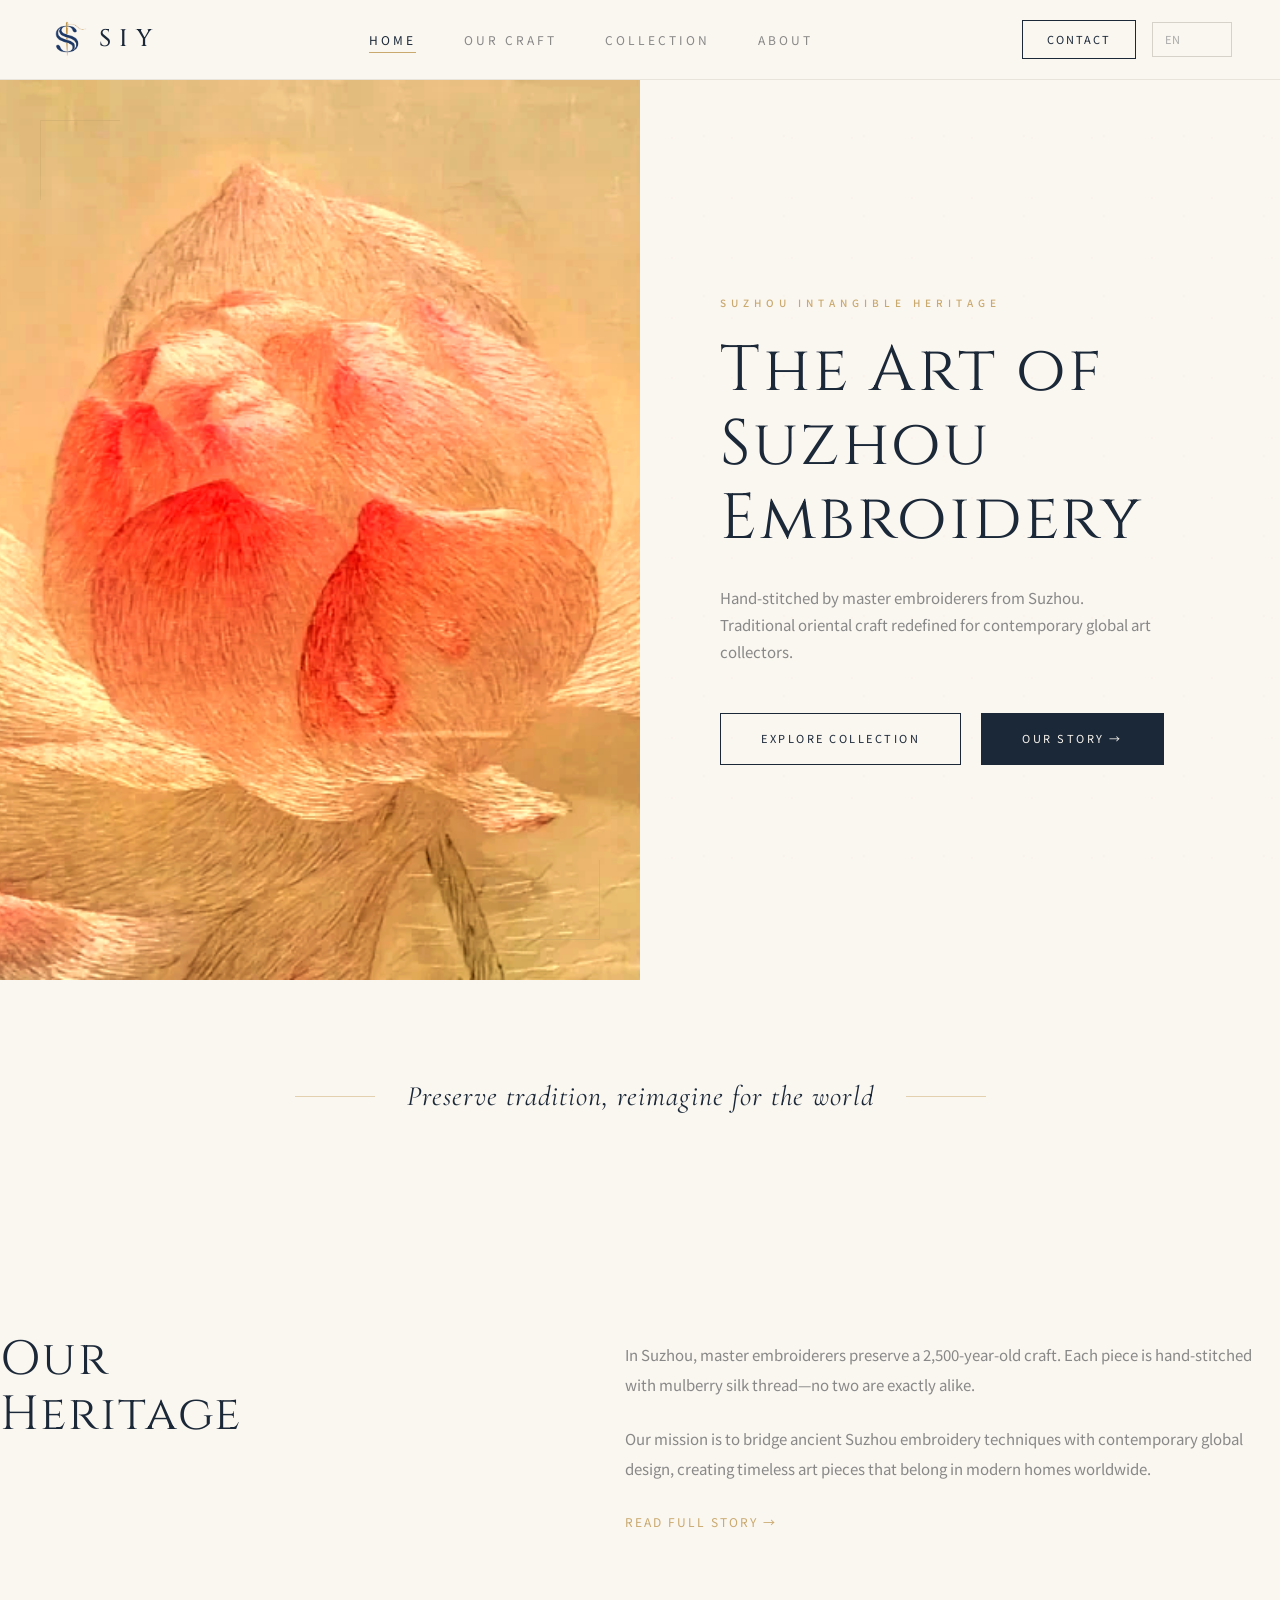
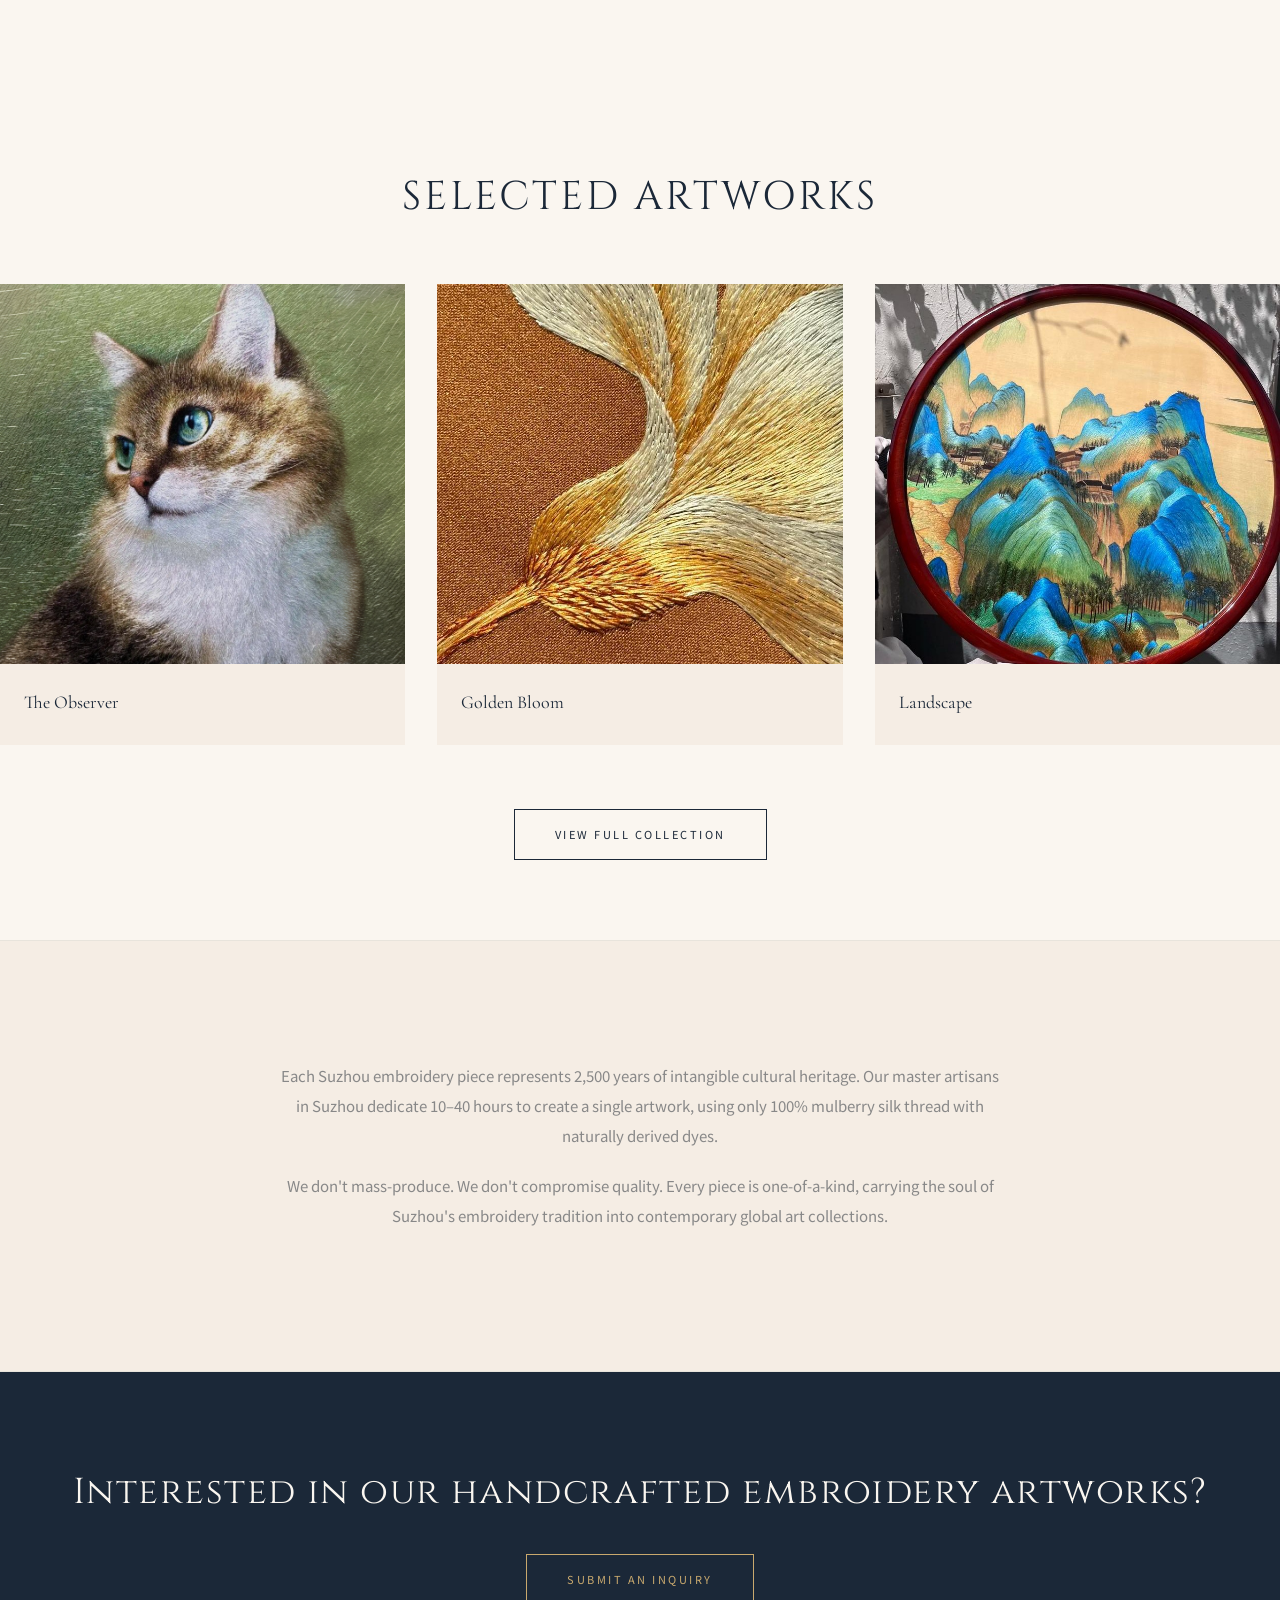
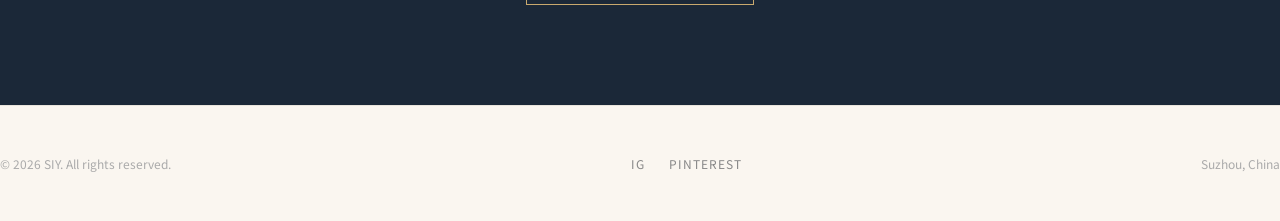
==== commit 0373be9e: "Add files via upload" ====
--- a/index.html
+++ b/index.html
@@ -1,231 +1,122 @@
 <!DOCTYPE html>
-
-<html lang="en">
-
+<html lang="en" dir="ltr">
 <head>
-
     <meta charset="UTF-8">
-
     <meta name="viewport" content="width=device-width, initial-scale=1.0">
-
     <title>SIY - Suzhou Silk Ornament | Handcrafted Embroidery</title>
-
-    <link rel="icon" type="image/png" sizes="32x32" href="images/logo.png">
-    <link rel="icon" type="image/png" sizes="16x16" href="images/logo.png">
-    <link href="https://fonts.googleapis.com/css2?family=Cinzel:wght@400;500&display=swap" rel="stylesheet">
+    <link rel="icon" type="image/png" sizes="32x32" href="logo.png">
+    <link rel="icon" type="image/png" sizes="16x16" href="logo.png">
+    <link href="https://fonts.googleapis.com/css2?family=Cinzel:wght@400;500&family=Cormorant+Garamond:wght@400;500;600&family=Noto+Naskh+Arabic:wght@400;500&family=Noto+Sans+SC:wght@400&display=swap" rel="stylesheet">
     <link rel="stylesheet" href="styles.css">
-
     <script src="scripts.js"></script>
-
 </head>
-
 <body>
 
     <!-- 全局导航 -->
-
     <nav class="global-nav">
-
-         <a href="index.html" class="logo">
-                <img src="images/logo.png" alt="SIY" class="logo-img">
-                <span class="logo-text">SIY</span>
-            </a>
-
-        <button class="menu-toggle" id="menu-toggle" aria-label="Toggle menu">
-            <span></span>
-            <span></span>
-            <span></span>
+        <a href="index.html" class="logo">
+            <img src="logo.png" alt="SIY" class="logo-img">
+            <span class="logo-text">SIY</span>
+        </a>
+        <div class="nav-menu">
+            <a href="index.html" class="nav-active" data-en="Home" data-zh="首页" data-ar="الرئيسية">Home</a>
+            <a href="categories.html" data-en="Our Craft" data-zh="工艺世界" data-ar="عالمنا الحرفي">Our Craft</a>
+            <a href="collection.html" data-en="Collection" data-zh="作品集" data-ar="المجموعة">Collection</a>
+            <a href="about.html" data-en="About" data-zh="关于" data-ar="من نحن">About</a>
+        </div>
+        <button class="nav-hamburger" id="nav-hamburger" aria-label="Toggle navigation menu">
+            <span></span><span></span><span></span>
         </button>
-
-        <div class="nav-menu">
-
-            <a href="index.html" class="nav-active" data-en="Home" data-zh="首页">Home</a>
-
-            <a href="collection.html" data-en="Collection" data-zh="作品集">Collection</a>
-
-            <a href="about.html" data-en="About" data-zh="关于">About</a>
-
+        <div class="nav-right">
+            <a href="contact.html" class="nav-cta" data-en="Contact" data-zh="联系" data-ar="اتصل بنا">Contact</a>
+            <select id="lang-select" class="lang-select"></select>
         </div>
-
-        <div class="nav-right">
-
-            <a href="contact.html" class="nav-cta" data-en="Contact" data-zh="联系">Contact</a>
-
-            <button id="lang-toggle" class="lang-toggle" onclick="toggleLang()">中文</button>
-
-        </div>
-
     </nav>
 
-    
-
-    <!-- 区块1: Hero 首屏 -->
-
+    <!-- Hero 首屏 -->
     <section class="hero-section">
-
         <div class="hero-left">
-
             <img class="hero-image-placeholder" src="hero-lotus.png" alt="Suzhou Embroidery - Lotus">
-
         </div>
-
         <div class="hero-right">
-
-            <div class="hero-subtitle" data-en="Suzhou Intangible Heritage" data-zh="苏州非物质遗产">Suzhou Intangible Heritage</div>
-
-            <h1 class="hero-title" data-en-html="The Art of<br>Suzhou<br>Embroidery" data-zh-html="苏州刺绣<br>艺术">The Art of<br>Suzhou<br>Embroidery</h1>
-
-            <p class="hero-desc" data-en-html="Hand-stitched by master embroiderers from Suzhou.<br>Traditional oriental craft redefined for contemporary global art collectors." data-zh-html="由苏州刺绣大师手工绣制。<br>传统东方工艺，为当代全球艺术收藏者重新定义。">Hand-stitched by master embroiderers from Suzhou.<br>Traditional oriental craft redefined for contemporary global art collectors.</p>
-
+            <div class="hero-subtitle" data-en="Suzhou Intangible Heritage" data-zh="苏州非物质遗产" data-ar="التراث الثقافي غير المادي في سوتشو">Suzhou Intangible Heritage</div>
+            <h1 class="hero-title" data-en-html="The Art of<br>Suzhou<br>Embroidery" data-zh-html="苏州刺绣<br>艺术" data-ar-html="فن<br>الرتشو<br>للتطريز">The Art of<br>Suzhou<br>Embroidery</h1>
+            <p class="hero-desc" data-en-html="Hand-stitched by master embroiderers from Suzhou.<br>Traditional oriental craft redefined for contemporary global art collectors." data-zh-html="由苏州刺绣大师手工绣制。<br>传统东方工艺，为当代全球艺术收藏者重新定义。" data-ar-html="مطرز باليد من قبل أساتذة التطريز في سوتشو.<br>حرفة شرقية تقليدية أعيد تعريفها لمقتني الفن المعاصر في العالم.">Hand-stitched by master embroiderers from Suzhou.<br>Traditional oriental craft redefined for contemporary global art collectors.</p>
             <div class="hero-cta-group">
-
-                <a href="collection.html" class="btn-primary" data-en="Explore Collection" data-zh="浏览作品集">Explore Collection</a>
-
-                <a href="about.html" class="btn-primary btn-secondary-solid" data-en="Our Story →" data-zh="我们的故事 →">Our Story →</a>
-
+                <a href="collection.html" class="btn-primary" data-en="Explore Collection" data-zh="浏览作品集" data-ar="استكشف المجموعة">Explore Collection</a>
+                <a href="about.html" class="btn-secondary-solid" data-en="Our Story →" data-zh="我们的故事 →" data-ar="قصتنا ←">Our Story →</a>
             </div>
-
         </div>
-
     </section>
 
-    
-
-    <!-- 区块2: 品牌标语区 -->
-
+    <!-- 品牌标语区 -->
     <section class="slogan-section">
-
         <div class="slogan-line left"></div>
-
-        <h2 class="slogan-text" data-en="Preserve tradition, reimagine for the world" data-zh="传承传统，为世界重新想象">Preserve tradition, reimagine for the world</h2>
-
+        <h2 class="slogan-text" data-en="Preserve tradition, reimagine for the world" data-zh="传承传统，为世界重新想象" data-ar="حافظ على التقليد، وأعد تخيله للعالم">Preserve tradition, reimagine for the world</h2>
         <div class="slogan-line right"></div>
-
     </section>
 
-    
-
-    <!-- 区块3: 品牌故事预览区 -->
-
+    <!-- 品牌故事预览区 -->
     <section class="heritage-section page-container">
-
         <div class="heritage-left">
-
-            <h2 class="heritage-title" data-en-html="Our<br>Heritage" data-zh-html="我们的<br>传承">Our<br>Heritage</h2>
-
+            <h2 class="heritage-title" data-en-html="Our<br>Heritage" data-zh-html="我们的<br>传承" data-ar-html="تراث<br>نا">Our<br>Heritage</h2>
         </div>
-
         <div class="heritage-right">
-
-            <p class="heritage-text" data-en="In Suzhou, master embroiderers preserve a 2,500-year-old craft. Each piece is hand-stitched with mulberry silk thread—no two are exactly alike." data-zh="在苏州，刺绣大师传承着2500年的工艺。每一件作品都使用桑蚕丝线手工绣制——没有两件是完全相同的。">In Suzhou, master embroiderers preserve a 2,500-year-old craft. Each piece is hand-stitched with mulberry silk thread—no two are exactly alike.</p>
-
-            <p class="heritage-text" data-en="Our mission is to bridge ancient Suzhou embroidery techniques with contemporary global design, creating timeless art pieces that belong in modern homes worldwide." data-zh="我们的使命是连接古老的苏州刺绣技艺与当代全球设计，创造属于世界各地现代家庭的永恒艺术作品。">Our mission is to bridge ancient Suzhou embroidery techniques with contemporary global design, creating timeless art pieces that belong in modern homes worldwide.</p>
-
-            <a href="about.html" class="heritage-link" data-en="Read Full Story →" data-zh="阅读完整故事 →">Read Full Story →</a>
-
+            <p class="heritage-text" data-en="In Suzhou, master embroiderers preserve a 2,500-year-old craft. Each piece is hand-stitched with mulberry silk thread—no two are exactly alike." data-zh="在苏州，刺绣大师传承着2500年的工艺。每一件作品都使用桑蚕丝线手工绣制——没有两件是完全相同的。" data-ar="في سوتشو، يحافظ أساتذة التطريز على حرفة تعود لـ 2500 عام. كل قطعة مطرزة يدوياً بخيوط الحرير الطبيعي — لا توجد قطعتان متطابقتان تماماً.">In Suzhou, master embroiderers preserve a 2,500-year-old craft. Each piece is hand-stitched with mulberry silk thread—no two are exactly alike.</p>
+            <p class="heritage-text" data-en="Our mission is to bridge ancient Suzhou embroidery techniques with contemporary global design, creating timeless art pieces that belong in modern homes worldwide." data-zh="我们的使命是连接古老的苏州刺绣技艺与当代全球设计，创造属于世界各地现代家庭的永恒艺术作品。" data-ar="مهمتنا هي ربط تقنيات التطريز القديمة في سوتشو مع التصميم العالمي المعاصر، لخلق قطع فنية خالدة تليق بالمنازل الحديثة في جميع أنحاء العالم.">Our mission is to bridge ancient Suzhou embroidery techniques with contemporary global design, creating timeless art pieces that belong in modern homes worldwide.</p>
+            <a href="about.html" class="heritage-link" data-en="Read Full Story →" data-zh="阅读完整故事 →" data-ar="اقرأ القصة الكاملة ←">Read Full Story →</a>
         </div>
-
     </section>
 
-    
-
-    <!-- 区块4: 代表作精选区 -->
-
+    <!-- 代表作精选区 -->
     <section class="selected-works page-container">
-
-        <h2 class="section-title" data-en="Selected Artworks" data-zh="精选作品">Selected Artworks</h2>
-
+        <h2 class="section-title" data-en="Selected Artworks" data-zh="精选作品" data-ar="أعمال فنية مختارة">Selected Artworks</h2>
         <div class="works-grid">
-
             <div class="work-card">
-
-                <img class="work-image" src="images/image_cat.png" alt="Suzhou Embroidery - Cat Portrait">
-
+                <img class="work-image" src="image_cat.png" alt="Suzhou Embroidery - Cat Portrait">
                 <div class="work-info">
-
-                    <div class="work-name" data-en="The Observer" data-zh="观者">The Observer</div>
-
+                    <div class="work-name" data-en="The Observer" data-zh="观者" data-ar="الراصد">The Observer</div>
                 </div>
-
             </div>
-
             <div class="work-card">
-
-                <img class="work-image" src="images/image_goldfl.jpeg" alt="Suzhou Embroidery - Flower">
-
+                <img class="work-image" src="image_goldfl.jpeg" alt="Suzhou Embroidery - Flower">
                 <div class="work-info">
-
-                    <div class="work-name" data-en="Golden Bloom" data-zh="金蕊">Golden Bloom</div>
-
+                    <div class="work-name" data-en="Golden Bloom" data-zh="金蕊" data-ar="الزهرة الذهبية">Golden Bloom</div>
                 </div>
-
             </div>
-
             <div class="work-card">
-
-                <div class="work-image" data-en="Bamboo Forest" data-zh="竹林">Bamboo Forest</div>
-
+                <img class="work-image" src="山水.jpeg" alt="Suzhou Embroidery - Bamboo Forest">
                 <div class="work-info">
-
-                    <div class="work-name" data-en="Bamboo Forest" data-zh="竹林">Bamboo Forest</div>
-
+                    <div class="work-name" data-en="Landscape" data-zh="山水" data-ar="المنظر الطبيعي">Landscape</div>
                 </div>
-
             </div>
-
         </div>
-
         <div class="works-cta">
-
-            <a href="collection.html" class="btn-primary" data-en="View Full Collection" data-zh="查看全部作品">View Full Collection</a>
-
+            <a href="collection.html" class="btn-primary" data-en="View Full Collection" data-zh="查看全部作品" data-ar="عرض المجموعة الكاملة">View Full Collection</a>
         </div>
-
     </section>
 
-    
-
-    <!-- 区块5: 非遗说明区 -->
-
+    <!-- 非遗说明区 -->
     <section class="mission-section">
-
-        <p class="mission-text" data-en="Each Suzhou embroidery piece represents 2,500 years of intangible cultural heritage. Our master artisans in Suzhou dedicate 10-40 hours to create a single artwork, using only 100% mulberry silk thread with naturally derived dyes." data-zh="每一件苏州刺绣作品代表着2500年的非物质文化遗产。我们的苏州刺绣大师投入10-40小时创作一件作品，仅使用100%桑蚕丝线和天然染料。">Each Suzhou embroidery piece represents 2,500 years of intangible cultural heritage. Our master artisans in Suzhou dedicate 10-40 hours to create a single artwork, using only 100% mulberry silk thread with naturally derived dyes.</p>
-
-        <p class="mission-text" data-en="We don't mass-produce. We don't compromise quality. Every piece is one-of-a-kind, carrying the soul of Suzhou's embroidery tradition into contemporary global art collections." data-zh="我们不量产。我们不妥协质量。每一件作品都是独一无二的，带着苏州刺绣传统的灵魂进入当代全球艺术收藏。">We don't mass-produce. We don't compromise quality. Every piece is one-of-a-kind, carrying the soul of Suzhou's embroidery tradition into contemporary global art collections.</p>
-
+        <p class="mission-text" data-en="Each Suzhou embroidery piece represents 2,500 years of intangible cultural heritage. Our master artisans in Suzhou dedicate 10–40 hours to create a single artwork, using only 100% mulberry silk thread with naturally derived dyes." data-zh="每一件苏州刺绣作品代表着2500年的非物质文化遗产。我们的苏州刺绣大师投入10-40小时创作一件作品，仅使用100%桑蚕丝线和天然染料。" data-ar="تمثل كل قطعة تطريز من سوتشو 2500 عام من التراث الثقافي غير المادي. يكرس أساتذتنا في سوتشو 10 إلى 40 ساعة لإبداع قطعة فنية واحدة، باستخدام خيوط الحرير الطبيعي 100% فقط مع أصباغ مستخلصة طبيعياً.">Each Suzhou embroidery piece represents 2,500 years of intangible cultural heritage. Our master artisans in Suzhou dedicate 10–40 hours to create a single artwork, using only 100% mulberry silk thread with naturally derived dyes.</p>
+        <p class="mission-text" data-en="We don't mass-produce. We don't compromise quality. Every piece is one-of-a-kind, carrying the soul of Suzhou's embroidery tradition into contemporary global art collections." data-zh="我们不量产。我们不妥协质量。每一件作品都是独一无二的，带着苏州刺绣传统的灵魂进入当代全球艺术收藏。" data-ar="نحن لا ننتج بكثافة. لا نساوم على الجودة. كل قطعة فريدة من نوعها، تحمل روح تقاليد التطريز في سوتشو إلى مجموعات الفن المعاصر في العالم.">We don't mass-produce. We don't compromise quality. Every piece is one-of-a-kind, carrying the soul of Suzhou's embroidery tradition into contemporary global art collections.</p>
     </section>
 
-    
-
-    <!-- 区块6: 咨询引导区 -->
-
+    <!-- 咨询引导区 -->
     <section class="inquire-banner">
-
-        <h2 class="inquire-title" data-en="Interested in our handcrafted embroidery artworks?" data-zh="对我们的手工刺绣艺术作品感兴趣？">Interested in our handcrafted embroidery artworks?</h2>
-
-        <a href="contact.html" class="btn-primary" data-en="Submit an Inquiry" data-zh="提交咨询">Submit an Inquiry</a>
-
+        <h2 class="inquire-title" data-en="Interested in our handcrafted embroidery artworks?" data-zh="对我们的手工刺绣艺术作品感兴趣？" data-ar="مهتم بأعمالنا الفنية المطرزة يدوياً؟">Interested in our handcrafted embroidery artworks?</h2>
+        <a href="contact.html" class="btn-primary" data-en="Submit an Inquiry" data-zh="提交咨询" data-ar="أرسل استفساراً">Submit an Inquiry</a>
     </section>
 
-    
-
     <!-- 页脚 -->
-
     <footer class="footer page-container">
-
-        <div data-en="© 2026 SIY. All rights reserved." data-zh="© 2026 SIY。保留所有权利。">© 2026 SIY. All rights reserved.</div>
-
+        <div data-en="© 2026 SIY. All rights reserved." data-zh="© 2026 SIY。保留所有权利。" data-ar="© 2026 SIY. جميع الحقوق محفوظة.">© 2026 SIY. All rights reserved.</div>
         <div class="footer-center">
-
-            <a href="#" data-en="IG" data-zh="IG">IG</a>
-
-            <a href="#" data-en="Pinterest" data-zh="Pinterest">Pinterest</a>
-
+            <a href="#" data-en="IG" data-zh="IG" data-ar="انستغرام">IG</a>
+            <a href="#" data-en="Pinterest" data-zh="Pinterest" data-ar="بينتيرست">Pinterest</a>
         </div>
-
-        <div data-en="Suzhou, China" data-zh="中国苏州">Suzhou, China</div>
-
+        <div data-en="Suzhou, China" data-zh="中国苏州" data-ar="سوتشو، الصين">Suzhou, China</div>
     </footer>
 
 </body>
-
-</html>+</html>
--- a/styles.css
+++ b/styles.css
@@ -1,881 +1,1093 @@
-* {
+/* ============================================
+   SIY — Silk & Sand
+   Aesthetic: Eastern minimalism × Middle Eastern warmth
+   Palette: Ivory base / Indigo accent / Gold luxury
+   ============================================ */
+
+/* --- CSS Variables --- */
+:root {
+    --ivory:       #FAF6F0;
+    --ivory-warm:   #F5EDE4;
+    --cream:        #EDE3D8;
+    --sand:         #E8D9C8;
+    --indigo:       #1B2838;
+    --indigo-light: #2C3E50;
+    --gold:         #C9A96E;
+    --gold-light:   #D4B87A;
+    --text:         #2A2A2A;
+    --text-muted:   #888888;
+    --text-light:   #AAAAAA;
+    --border:       #D6D2CA;
+    --border-light: #E8E4DC;
+    --serif:        'Cormorant Garamond', 'Noto Serif SC', 'Times New Roman', serif;
+    --sans:         'Inter', 'Noto Sans Arabic', 'Noto Sans SC', sans-serif;
+    --display:      'Cinzel', 'Noto Serif SC', serif;
+    --transition:    0.35s cubic-bezier(0.4, 0, 0.2, 1);
+}
+
+/* --- Reset & Base --- */
+*, *::before, *::after {
     margin: 0;
     padding: 0;
     box-sizing: border-box;
 }
 
+html {
+    scroll-behavior: smooth;
+    font-size: 16px;
+}
+
 body {
-    background: linear-gradient(170deg, #F5EDE4 0%, #EDE3D8 40%, #E8D9C8 100%);
-    background-attachment: fixed;
-    font-family: 'Times New Roman', serif;
-    color: #2C2C2C;
+    background: var(--ivory);
+    color: var(--text);
+    font-family: var(--sans);
+    line-height: 1.6;
     overflow-x: hidden;
-}
-
-/* 全局导航 */
+    -webkit-font-smoothing: antialiased;
+    -moz-osx-font-smoothing: grayscale;
+}
+
+a { color: inherit; text-decoration: none; }
+button { font: inherit; cursor: pointer; }
+img { max-width: 100%; display: block; }
+select, input, textarea { font: inherit; }
+
+/* --- Geometric pattern overlay (CSS-only) --- */
+body::before {
+    content: '';
+    position: fixed;
+    inset: 0;
+    pointer-events: none;
+    z-index: 0;
+    opacity: 0.03;
+    background-image:
+        radial-gradient(circle at 20% 30%, var(--gold) 1px, transparent 1px),
+        radial-gradient(circle at 80% 70%, var(--gold) 1px, transparent 1px);
+    background-size: 60px 60px, 80px 80px;
+}
+
+/* ============================================
+   TYPOGRAPHY
+   ============================================ */
+
+h1, h2, h3, .display {
+    font-family: var(--display);
+    font-weight: 400;
+    letter-spacing: 0.04em;
+    line-height: 1.15;
+}
+
+/* ============================================
+   GLOBAL NAV
+   ============================================ */
 .global-nav {
     position: fixed;
-    top: 0;
-    left: 0;
-    right: 0;
-    height: 96px;
-    background: rgba(245, 237, 228, 0.88);
-    backdrop-filter: blur(12px);
-    -webkit-backdrop-filter: blur(12px);
-    border-bottom: 1px solid rgba(224, 220, 212, 0.6);
+    top: 0; left: 0; right: 0;
+    height: 80px;
+    background: rgba(250, 246, 240, 0.92);
+    backdrop-filter: blur(16px);
+    -webkit-backdrop-filter: blur(16px);
+    border-bottom: 1px solid var(--border-light);
     display: flex;
     align-items: center;
     justify-content: space-between;
-    padding: 0 100px;
+    padding: 0 48px;
     z-index: 1000;
+    transition: var(--transition);
 }
 
 .logo {
     display: flex;
     align-items: center;
-    gap: 10px;
+    gap: 12px;
     text-decoration: none;
-    color: #2C2C2C;
+    color: var(--indigo);
 }
 
 .logo-img {
-    height: 40px;
+    height: 36px;
     width: auto;
-    display: block;
 }
 
 .logo-text {
-    font-family: 'Cinzel', serif;
-    font-size: 28px;
-    letter-spacing: 6px;
+    font-family: var(--display);
+    font-size: 24px;
+    letter-spacing: 8px;
+    color: var(--indigo);
     font-weight: 500;
-    color: #2C2C2C;
 }
 
 .nav-menu {
     display: flex;
-    gap: 64px;
-    font-size: 15px;
-    letter-spacing: 2.5px;
-    text-transform: uppercase;
-    font-family: 'Inter', sans-serif;
+    gap: 48px;
+    font-size: 12px;
+    letter-spacing: 3px;
+    text-transform: uppercase;
+    font-family: var(--sans);
     font-weight: 400;
 }
 
 .nav-menu a {
-    color: #2C2C2C;
-    text-decoration: none;
-    transition: color 0.3s;
-    cursor: pointer;
-}
-
-.nav-menu a:hover {
-    color: #284059;
-}
-
-.nav-cta {
-    border: 1px solid #284059;
-    color: #284059;
-    padding: 14px 36px;
-    font-size: 13px;
-    letter-spacing: 1px;
-    text-transform: uppercase;
-    background: transparent;
-    cursor: pointer;
-    font-family: 'Inter', sans-serif;
-    transition: all 0.3s;
-    text-decoration: none;
-    display: inline-block;
-}
-
-.nav-cta:hover {
-    background: #284059;
-    color: #FAF8F2;
-}
-
-.nav-cta.nav-active {
-    background: #284059;
-    color: #FAF8F2;
-    border-color: #284059;
-}
-
-.lang-toggle {
-    border: 1px solid #CCC;
-    background: transparent;
-    color: #888;
-    padding: 8px 16px;
-    font-size: 12px;
-    letter-spacing: 1px;
-    text-transform: uppercase;
-    cursor: pointer;
-    font-family: 'Inter', sans-serif;
-    transition: all 0.3s;
-    margin-left: 12px;
-}
-
-.lang-toggle:hover {
-    border-color: #284059;
-    color: #284059;
+    color: var(--text-muted);
+    transition: color var(--transition);
+    position: relative;
+}
+
+.nav-menu a::after {
+    content: '';
+    position: absolute;
+    bottom: -4px;
+    left: 0;
+    width: 0;
+    height: 1px;
+    background: var(--gold);
+    transition: width var(--transition);
+}
+
+.nav-menu a:hover,
+.nav-menu a.nav-active {
+    color: var(--indigo);
+}
+
+.nav-menu a.nav-active::after,
+.nav-menu a:hover::after {
+    width: 100%;
 }
 
 .nav-right {
     display: flex;
     align-items: center;
-    gap: 20px;
-}
-
-.nav-menu a.nav-active {
-    color: #284059;
-    border-bottom: 2px solid #284059;
-    padding-bottom: 4px;
-}
-
-/* 页面容器 */
+    gap: 16px;
+}
+
+.nav-cta {
+    font-size: 11px;
+    letter-spacing: 2px;
+    text-transform: uppercase;
+    color: var(--indigo);
+    border: 1px solid var(--indigo);
+    padding: 10px 24px;
+    transition: all var(--transition);
+    font-family: var(--sans);
+}
+
+.nav-cta:hover,
+.nav-cta.nav-active {
+    background: var(--indigo);
+    color: var(--ivory);
+}
+
+.lang-select {
+    font-size: 11px;
+    letter-spacing: 1px;
+    text-transform: uppercase;
+    color: var(--text-light);
+    background: transparent;
+    border: 1px solid var(--border);
+    padding: 8px 12px;
+    transition: all var(--transition);
+    font-family: var(--sans);
+    cursor: pointer;
+    -webkit-appearance: none;
+    appearance: none;
+    min-width: 80px;
+}
+
+.lang-select:hover {
+    border-color: var(--gold);
+    color: var(--gold);
+}
+
+/* RTL nav adjustments */
+
+/* ============================================
+   PAGE CONTAINER
+   ============================================ */
 .page-container {
-    max-width: 1400px;
+    max-width: 1280px;
     margin: 0 auto;
-    padding: 0 80px;
-}
-
-/* 首页 Hero 区 */
+    padding: 0 48px;
+}
+
+/* ============================================
+   HERO SECTION — INDEX.HTML
+   ============================================ */
 .hero-section {
+    min-height: 100vh;
+    display: grid;
+    grid-template-columns: 1fr 1fr;
+    align-items: center;
+    padding-top: 80px;
+    position: relative;
+}
+
+.hero-left {
+    position: relative;
     height: 100vh;
-    display: flex;
-    align-items: center;
-    padding-top: 96px;
-}
-
-.hero-left {
-    flex: 1;
-    height: 80%;
-    background: #E8E4DC;
-    display: flex;
-    align-items: center;
-    justify-content: center;
-    position: relative;
     overflow: hidden;
-    padding: 20px;
+    background: var(--cream);
 }
 
 .hero-image-placeholder {
     width: 100%;
     height: 100%;
     object-fit: cover;
-    border-radius: 2px;
-    box-shadow: 
-        inset 0 0 60px rgba(250, 248, 242, 0.4),
-        0 8px 32px rgba(0, 0, 0, 0.12);
+    transition: transform 8s ease;
+}
+
+.hero-left:hover .hero-image-placeholder {
+    transform: scale(1.05);
+}
+
+/* Gold geometric corner decoration */
+.hero-left::before {
+    content: '';
+    position: absolute;
+    top: 40px;
+    left: 40px;
+    width: 80px;
+    height: 80px;
+    border-top: 1px solid var(--gold);
+    border-left: 1px solid var(--gold);
+    opacity: 0.5;
+    z-index: 2;
+    pointer-events: none;
+}
+
+.hero-left::after {
+    content: '';
+    position: absolute;
+    bottom: 40px;
+    right: 40px;
+    width: 80px;
+    height: 80px;
+    border-bottom: 1px solid var(--gold);
+    border-right: 1px solid var(--gold);
+    opacity: 0.5;
+    z-index: 2;
+    pointer-events: none;
 }
 
 .hero-right {
-    flex: 1;
-    padding-left: 60px;
+    padding: 60px 80px;
     display: flex;
     flex-direction: column;
     justify-content: center;
 }
 
 .hero-subtitle {
-    font-size: 11px;
-    color: #284059;
-    letter-spacing: 3px;
-    text-transform: uppercase;
-    margin-bottom: 20px;
+    font-size: 10px;
+    letter-spacing: 5px;
+    text-transform: uppercase;
+    color: var(--gold);
+    margin-bottom: 24px;
+    font-family: var(--sans);
+    font-weight: 500;
 }
 
 .hero-title {
-    font-size: 56px;
-    line-height: 1.1;
-    margin-bottom: 16px;
-    font-weight: 400;
+    font-size: clamp(36px, 5vw, 64px);
+    margin-bottom: 28px;
+    color: var(--indigo);
+    font-family: var(--display);
 }
 
 .hero-desc {
-    font-size: 16px;
-    line-height: 1.6;
-    color: #666;
-    margin-bottom: 40px;
-    font-family: 'Inter', sans-serif;
+    font-size: 15px;
+    line-height: 1.8;
+    color: var(--text-muted);
+    margin-bottom: 48px;
+    max-width: 440px;
+    font-family: var(--sans);
 }
 
 .hero-cta-group {
     display: flex;
     gap: 20px;
-}
-
+    flex-wrap: wrap;
+}
+
+/* RTL hero */
+
+/* ============================================
+   BUTTONS
+   ============================================ */
 .btn-primary {
-    border: 1px solid #284059;
+    display: inline-block;
+    font-size: 11px;
+    letter-spacing: 2.5px;
+    text-transform: uppercase;
+    padding: 16px 40px;
+    border: 1px solid var(--indigo);
     background: transparent;
-    color: #284059;
-    padding: 14px 32px;
-    font-size: 13px;
-    letter-spacing: 1px;
-    text-transform: uppercase;
-    cursor: pointer;
-    font-family: 'Inter', sans-serif;
-    transition: all 0.3s;
-    text-decoration: none;
+    color: var(--indigo);
+    transition: all var(--transition);
+    font-family: var(--sans);
+    text-align: center;
+}
+
+.btn-primary:hover {
+    background: var(--indigo);
+    color: var(--ivory);
+}
+
+.btn-secondary-solid {
     display: inline-block;
-}
-
-.btn-primary:hover {
-    background: #284059;
-    color: #FAF8F2;
-}
-
-.btn-secondary-solid {
-    border: 1px solid #284059;
-    background: #284059;
-    color: #FAF8F2;
-    padding: 14px 32px;
-    font-size: 13px;
-    letter-spacing: 1px;
-    text-transform: uppercase;
-    cursor: pointer;
-    font-family: 'Inter', sans-serif;
-    transition: all 0.3s;
-    text-decoration: none;
-    display: inline-block;
+    font-size: 11px;
+    letter-spacing: 2.5px;
+    text-transform: uppercase;
+    padding: 16px 40px;
+    border: 1px solid var(--indigo);
+    background: var(--indigo);
+    color: var(--ivory);
+    transition: all var(--transition);
+    font-family: var(--sans);
+    text-align: center;
 }
 
 .btn-secondary-solid:hover {
-    background: #1A2A3A;
-    border-color: #1A2A3A;
-}
-
-/* 品牌标语区 */
+    background: var(--gold);
+    border-color: var(--gold);
+    color: var(--indigo);
+}
+
+/* ============================================
+   SLOGAN SECTION
+   ============================================ */
 .slogan-section {
-    height: 180px;
+    padding: 100px 48px;
     display: flex;
     align-items: center;
     justify-content: center;
+    gap: 32px;
     position: relative;
 }
 
 .slogan-text {
-    font-size: 28px;
-    letter-spacing: 2px;
+    font-size: clamp(18px, 2.5vw, 28px);
+    font-style: italic;
+    color: var(--indigo);
     text-align: center;
-    font-style: italic;
+    letter-spacing: 1px;
+    font-family: var(--serif);
 }
 
 .slogan-line {
-    position: absolute;
-    width: 60px;
+    width: 80px;
     height: 1px;
-    background: #5B8C5A;
-    top: 50%;
-}
-
-.slogan-line.left {
-    left: 80px;
-}
-
-.slogan-line.right {
-    right: 80px;
-}
-
-/* 品牌故事预览区 */
+    background: var(--gold);
+    opacity: 0.5;
+}
+
+/* ============================================
+   HERITAGE SECTION — INDEX.HTML
+   ============================================ */
 .heritage-section {
-    display: flex;
-    gap: 60px;
-    padding: 100px 0;
+    display: grid;
+    grid-template-columns: 1fr 1.2fr;
+    gap: 80px;
+    padding: 120px 0;
+    align-items: start;
 }
 
 .heritage-left {
-    flex: 5;
+    position: sticky;
+    top: 120px;
 }
 
 .heritage-title {
-    font-size: 42px;
-    margin-bottom: 40px;
+    font-size: clamp(32px, 4vw, 48px);
+    color: var(--indigo);
+    font-family: var(--display);
 }
 
 .heritage-right {
-    flex: 7;
+    padding-top: 8px;
 }
 
 .heritage-text {
     font-size: 15px;
-    line-height: 1.8;
-    color: #555;
-    font-family: 'Inter', sans-serif;
-    margin-bottom: 20px;
+    line-height: 2;
+    color: var(--text-muted);
+    margin-bottom: 24px;
+    font-family: var(--sans);
 }
 
 .heritage-link {
-    font-size: 13px;
-    color: #284059;
-    letter-spacing: 1px;
-    text-transform: uppercase;
-    cursor: pointer;
-    text-decoration: none;
+    font-size: 12px;
+    letter-spacing: 2px;
+    text-transform: uppercase;
+    color: var(--gold);
+    transition: color var(--transition);
+    font-family: var(--sans);
 }
 
 .heritage-link:hover {
-    text-decoration: underline;
-}
-
-/* 代表作精选区 */
+    color: var(--indigo);
+}
+
+/* ============================================
+   SELECTED WORKS — INDEX.HTML
+   ============================================ */
 .selected-works {
-    padding: 100px 0;
+    padding: 120px 0 80px;
 }
 
 .section-title {
     text-align: center;
-    font-size: 36px;
-    margin-bottom: 60px;
-    letter-spacing: 2px;
+    font-size: clamp(28px, 3.5vw, 40px);
+    color: var(--indigo);
+    margin-bottom: 64px;
+    letter-spacing: 3px;
+    text-transform: uppercase;
+    font-family: var(--display);
 }
 
 .works-grid {
     display: grid;
     grid-template-columns: repeat(3, 1fr);
-    gap: 40px;
+    gap: 32px;
 }
 
 .work-card {
-    background: #E8E4DC;
-    border-radius: 2px;
+    background: var(--ivory-warm);
     overflow: hidden;
+    transition: transform var(--transition);
+}
+
+.work-card:hover {
+    transform: translateY(-4px);
 }
 
 .work-image {
     width: 100%;
-    height: 400px;
+    height: 380px;
     object-fit: cover;
-    border-radius: 2px;
-    box-shadow: 0 4px 16px rgba(0, 0, 0, 0.08);
-    transition: all 0.4s ease;
-    display: block;
-}
-
-.work-image:hover {
-    transform: scale(1.02);
-    box-shadow: 0 8px 24px rgba(0, 0, 0, 0.12);
+    transition: transform 0.6s ease;
+}
+
+.work-card:hover .work-image {
+    transform: scale(1.03);
 }
 
 .work-info {
-    padding: 20px;
+    padding: 24px;
 }
 
 .work-name {
     font-size: 18px;
-    margin-bottom: 8px;
+    color: var(--indigo);
+    font-family: var(--serif);
+    margin-bottom: 4px;
 }
 
 .work-artisan {
-    font-size: 13px;
-    color: #888;
-    font-family: 'Inter', sans-serif;
+    font-size: 12px;
+    color: var(--text-light);
+    font-family: var(--sans);
+    letter-spacing: 1px;
+    text-transform: uppercase;
 }
 
 .works-cta {
     text-align: center;
-    margin-top: 60px;
-}
-
-/* 非遗说明区 */
+    margin-top: 64px;
+}
+
+/* ============================================
+   MISSION SECTION
+   ============================================ */
 .mission-section {
-    padding: 120px 0;
+    padding: 120px 48px;
     text-align: center;
-    background: rgba(0, 0, 0, 0.03);
-    margin: 0 -80px;
-    padding: 120px 80px;
+    background: var(--ivory-warm);
+    border-top: 1px solid var(--border-light);
+    border-bottom: 1px solid var(--border-light);
 }
 
 .mission-text {
-    font-size: 16px;
-    line-height: 1.8;
-    color: #555;
-    font-family: 'Inter', sans-serif;
-    max-width: 800px;
-    margin: 0 auto 30px;
-}
-
-/* 咨询引导区 */
+    font-size: 15px;
+    line-height: 2;
+    color: var(--text-muted);
+    max-width: 720px;
+    margin: 0 auto 20px;
+    font-family: var(--sans);
+}
+
+/* ============================================
+   INQUIRE BANNER
+   ============================================ */
 .inquire-banner {
-    background: #F0F2F5;
-    padding: 80px 0;
+    padding: 100px 48px;
     text-align: center;
-    margin: 0 -80px;
+    background: var(--indigo);
+    color: var(--ivory);
 }
 
 .inquire-title {
-    font-size: 32px;
+    font-size: clamp(24px, 3vw, 36px);
     margin-bottom: 40px;
-}
-
-/* 页脚 */
+    font-family: var(--display);
+    font-weight: 400;
+    color: var(--ivory);
+}
+
+.inquire-banner .btn-primary {
+    border-color: var(--gold);
+    color: var(--gold);
+}
+
+.inquire-banner .btn-primary:hover {
+    background: var(--gold);
+    color: var(--indigo);
+}
+
+/* ============================================
+   FOOTER
+   ============================================ */
 .footer {
-    padding: 60px 0;
-    border-top: 1px solid #E0DCD4;
+    padding: 48px 0;
+    border-top: 1px solid var(--border-light);
     display: flex;
     justify-content: space-between;
     align-items: center;
     font-size: 12px;
-    color: #888;
-    font-family: 'Inter', sans-serif;
+    color: var(--text-light);
+    font-family: var(--sans);
 }
 
 .footer-center {
     display: flex;
-    gap: 20px;
+    gap: 24px;
 }
 
 .footer-center a {
-    color: #888;
-    text-decoration: none;
+    color: var(--text-muted);
+    transition: color var(--transition);
+    font-size: 12px;
+    letter-spacing: 1px;
+    text-transform: uppercase;
 }
 
 .footer-center a:hover {
-    color: #284059;
-}
-
-/* Collection 页 */
+    color: var(--gold);
+}
+
+/* RTL footer */
+
+/* ============================================
+   COLLECTION PAGE
+   ============================================ */
 .collection-header {
-    padding: 120px 0 60px;
+    padding: 140px 0 60px;
     text-align: center;
 }
 
 .collection-title {
-    font-size: 48px;
-    letter-spacing: 3px;
-    text-transform: uppercase;
-    margin-bottom: 20px;
+    font-size: clamp(36px, 5vw, 56px);
+    letter-spacing: 4px;
+    text-transform: uppercase;
+    color: var(--indigo);
+    font-family: var(--display);
+    margin-bottom: 16px;
 }
 
 .collection-desc {
-    font-size: 15px;
-    color: #888;
-    font-family: 'Inter', sans-serif;
+    font-size: 14px;
+    color: var(--text-muted);
+    font-family: var(--sans);
+    letter-spacing: 1px;
 }
 
 .gallery-grid {
     display: grid;
     grid-template-columns: repeat(2, 1fr);
-    gap: 60px;
-    padding-bottom: 80px;
+    gap: 48px;
+    padding: 40px 0 80px;
 }
 
 .art-card {
-    background: #FFF;
-    border: 1px solid #E0DCD4;
+    background: var(--ivory);
+    border: 1px solid var(--border-light);
+    overflow: hidden;
+    transition: transform var(--transition), box-shadow var(--transition);
+}
+
+.art-card:hover {
+    transform: translateY(-4px);
+    box-shadow: 0 12px 40px rgba(27, 40, 56, 0.08);
 }
 
 .art-image {
     width: 100%;
-    height: 600px;
+    height: 520px;
     object-fit: cover;
-    border-radius: 2px;
-    box-shadow: 0 6px 24px rgba(0, 0, 0, 0.1);
-    transition: all 0.4s ease;
-    display: block;
+    transition: transform 0.6s ease;
 }
 
 .art-card:hover .art-image {
-    transform: scale(1.01);
-    box-shadow: 0 10px 32px rgba(0, 0, 0, 0.15);
+    transform: scale(1.02);
 }
 
 .art-info {
-    padding: 24px;
+    padding: 28px 32px;
 }
 
 .art-name {
-    font-size: 24px;
-    margin-bottom: 8px;
+    font-size: 22px;
+    color: var(--indigo);
+    font-family: var(--serif);
+    margin-bottom: 6px;
 }
 
 .art-artisan {
-    font-size: 14px;
-    color: #888;
-    font-family: 'Inter', sans-serif;
-    margin-bottom: 16px;
+    font-size: 12px;
+    color: var(--text-light);
+    font-family: var(--sans);
+    letter-spacing: 1px;
+    text-transform: uppercase;
+    margin-bottom: 20px;
 }
 
 .price-placeholder {
     height: 40px;
-    background: #F5F5F5;
-    border: 2px dashed #CCC;
+    background: var(--ivory-warm);
+    border: 1px dashed var(--border);
     display: flex;
     align-items: center;
     justify-content: center;
     font-size: 11px;
-    color: #AAA;
-    margin-bottom: 16px;
+    color: var(--text-light);
+    margin-bottom: 20px;
+    font-family: var(--sans);
 }
 
 .art-cta {
+    display: block;
     width: 100%;
-    border: 1px solid #284059;
+    padding: 14px;
+    font-size: 11px;
+    letter-spacing: 2px;
+    text-transform: uppercase;
+    border: 1px solid var(--indigo);
     background: transparent;
-    color: #284059;
-    padding: 12px;
-    font-size: 12px;
-    letter-spacing: 1px;
-    text-transform: uppercase;
+    color: var(--indigo);
+    text-align: center;
+    transition: all var(--transition);
+    font-family: var(--sans);
+    box-sizing: border-box;
     cursor: pointer;
-    text-decoration: none;
-    display: inline-block;
-    text-align: center;
-    box-sizing: border-box;
 }
 
 .art-cta:hover {
-    background: #284059;
-    color: #FAF8F2;
-}
-
-.load-more {
-    text-align: center;
-    padding: 60px 0;
-    font-size: 14px;
-    letter-spacing: 2px;
-    color: #284059;
-    cursor: pointer;
-    text-transform: uppercase;
-}
-
-/* 浮动咨询按钮 */
-.float-inquire {
-    position: fixed;
-    right: 40px;
-    bottom: 40px;
-    background: #284059;
-    color: #FFF;
-    padding: 16px 24px;
-    border-radius: 50px;
-    font-size: 13px;
-    letter-spacing: 1px;
-    cursor: pointer;
-    box-shadow: 0 4px 12px rgba(0,0,0,0.15);
-    z-index: 999;
-}
-
-/* 加载更多按钮 */
+    background: var(--indigo);
+    color: var(--ivory);
+}
+
 .load-more-wrap {
     text-align: center;
-    padding: 60px 0 40px;
+    padding: 40px 0 80px;
 }
 
 .load-more-btn {
-    border: 1px solid #284059;
+    font-size: 11px;
+    letter-spacing: 3px;
+    text-transform: uppercase;
+    padding: 16px 56px;
+    border: 1px solid var(--gold);
     background: transparent;
-    color: #284059;
-    padding: 14px 48px;
-    font-size: 13px;
-    letter-spacing: 2px;
-    text-transform: uppercase;
+    color: var(--gold);
+    transition: all var(--transition);
+    font-family: var(--sans);
     cursor: pointer;
-    font-family: 'Inter', sans-serif;
-    transition: all 0.3s;
 }
 
 .load-more-btn:hover {
-    background: #284059;
-    color: #FAF8F2;
+    background: var(--gold);
+    color: var(--indigo);
 }
 
 .art-card-hidden {
     display: none;
 }
 
-/* About 页面样式 */
+/* ============================================
+   ABOUT PAGE
+   ============================================ */
 .about-hero {
     padding: 140px 0 80px;
+    max-width: 800px;
 }
 
 .about-hero h1 {
-    font-size: 52px;
-    line-height: 1.1;
+    font-size: clamp(36px, 5vw, 56px);
+    color: var(--indigo);
+    margin-bottom: 28px;
+    font-family: var(--display);
+    font-weight: 400;
+    line-height: 1.15;
+}
+
+.about-hero p {
+    font-size: 16px;
+    line-height: 2;
+    color: var(--text-muted);
+    font-family: var(--sans);
+}
+
+.artisan-section {
+    display: grid;
+    grid-template-columns: 1fr 1fr;
+    gap: 64px;
+    padding: 80px 0 120px;
+    align-items: center;
+}
+
+.artisan-image {
+    height: 480px;
+    background: var(--cream);
+    border: 1px solid var(--border-light);
+    position: relative;
+    overflow: hidden;
+}
+
+/* Gold corner on artisan image */
+.artisan-image::before {
+    content: '';
+    position: absolute;
+    top: 20px; left: 20px;
+    width: 60px; height: 60px;
+    border-top: 1px solid var(--gold);
+    border-left: 1px solid var(--gold);
+    opacity: 0.4;
+    pointer-events: none;
+}
+
+.artisan-text h2 {
+    font-size: clamp(28px, 3.5vw, 40px);
+    color: var(--indigo);
     margin-bottom: 24px;
-    font-weight: 400;
-}
-
-.about-hero p {
-    max-width: 720px;
-    font-size: 16px;
-    color: #555;
-    line-height: 1.8;
-    font-family: 'Inter', sans-serif;
-}
-
-.artisan-section {
-    display: flex;
-    gap: 60px;
-    padding: 100px 0;
-}
-
-.artisan-image {
-    flex: 1;
-    background: #E8E4DC;
-    height: 520px;
-    border-radius: 2px;
-    box-shadow: 
-        inset 0 0 50px rgba(250, 248, 242, 0.3),
-        0 8px 32px rgba(0, 0, 0, 0.1);
-}
-
-.artisan-text {
-    flex: 1;
-    display: flex;
-    flex-direction: column;
-    justify-content: center;
-}
-
-.artisan-text h2 {
-    font-size: 36px;
-    margin-bottom: 20px;
+    font-family: var(--display);
     font-weight: 400;
 }
 
 .artisan-text p {
     font-size: 15px;
-    color: #555;
-    line-height: 1.8;
-    font-family: 'Inter', sans-serif;
+    line-height: 2;
+    color: var(--text-muted);
+    font-family: var(--sans);
 }
 
 .craft-section {
-    background: rgba(0, 0, 0, 0.03);
-    padding: 120px 0;
+    padding: 120px 48px;
     text-align: center;
+    background: var(--ivory-warm);
+    border-top: 1px solid var(--border-light);
+    border-bottom: 1px solid var(--border-light);
 }
 
 .craft-section h2 {
-    font-size: 36px;
+    font-size: clamp(28px, 3.5vw, 40px);
+    color: var(--indigo);
     margin-bottom: 40px;
+    font-family: var(--display);
     font-weight: 400;
 }
 
 .craft-section p {
-    max-width: 800px;
-    margin: 0 auto 24px;
+    max-width: 680px;
+    margin: 0 auto 20px;
     font-size: 15px;
-    color: #555;
-    line-height: 1.8;
-    font-family: 'Inter', sans-serif;
-}
-
-/* Contact 页面样式 */
+    line-height: 2;
+    color: var(--text-muted);
+    font-family: var(--sans);
+}
+
+/* ============================================
+   CONTACT PAGE
+   ============================================ */
 .contact-section {
     padding: 140px 0;
-    display: flex;
+    display: grid;
+    grid-template-columns: 1fr 1fr;
     gap: 80px;
-}
-
-.contact-left {
-    flex: 1;
+    max-width: 1280px;
+    margin: 0 auto;
 }
 
 .contact-left h1 {
-    font-size: 44px;
+    font-size: clamp(32px, 4vw, 48px);
+    color: var(--indigo);
     margin-bottom: 24px;
+    font-family: var(--display);
     font-weight: 400;
     line-height: 1.2;
 }
 
 .contact-left p {
     font-size: 15px;
-    color: #555;
-    line-height: 1.8;
-    font-family: 'Inter', sans-serif;
+    line-height: 2;
+    color: var(--text-muted);
     margin-bottom: 32px;
+    font-family: var(--sans);
 }
 
 .contact-info {
     font-size: 14px;
-    color: #888;
-    line-height: 1.6;
-    font-family: 'Inter', sans-serif;
+    line-height: 2;
+    color: var(--text-light);
+    font-family: var(--sans);
 }
 
 .contact-right {
-    flex: 1;
+    /* form styling below */
 }
 
 .contact-form {
     display: flex;
     flex-direction: column;
-    gap: 24px;
+    gap: 20px;
 }
 
 .form-input {
-    padding: 16px;
-    border: 1px solid #D6D2CA;
-    background: #F5F0EB;
-    font-family: 'Inter', sans-serif;
+    padding: 16px 20px;
+    border: 1px solid var(--border);
+    background: var(--ivory);
+    font-family: var(--sans);
     font-size: 14px;
-    color: #2C2C2C;
-    border-radius: 2px;
+    color: var(--text);
+    transition: border-color var(--transition);
     width: 100%;
     box-sizing: border-box;
+    border-radius: 0;
+    -webkit-appearance: none;
+    appearance: none;
 }
 
 .form-input::placeholder {
-    color: #999;
+    color: var(--text-light);
 }
 
 .form-input:focus {
     outline: none;
-    border-color: #284059;
+    border-color: var(--gold);
 }
 
 textarea.form-input {
     resize: vertical;
-    min-height: 120px;
-    font-family: 'Inter', sans-serif;
+    min-height: 130px;
 }
 
 .form-submit {
     align-self: flex-start;
-}
-
-/* 移动端汉堡菜单按钮 */
-.menu-toggle {
+    /* inherits btn-primary */
+}
+
+/* ============================================
+   FLOAT INQUIRE BUTTON
+   ============================================ */
+.float-inquire {
+    position: fixed;
+    right: 32px;
+    bottom: 32px;
+    background: var(--indigo);
+    color: var(--ivory);
+    padding: 14px 28px;
+    font-size: 12px;
+    letter-spacing: 1.5px;
+    text-transform: uppercase;
+    box-shadow: 0 4px 20px rgba(27, 40, 56, 0.2);
+    z-index: 999;
+    transition: all var(--transition);
+    font-family: var(--sans);
+    border: none;
+    text-decoration: none;
+    display: inline-block;
+}
+
+.float-inquire:hover {
+    background: var(--gold);
+    color: var(--indigo);
+    transform: translateY(-2px);
+}
+/* ============================================
+   SCROLL ANIMATIONS
+   ============================================ */
+.fade-in {
+    opacity: 0;
+    transform: translateY(24px);
+    transition: opacity 0.7s ease, transform 0.7s ease;
+}
+
+.fade-in.visible {
+    opacity: 1;
+    transform: translateY(0);
+}
+
+/* ============================================
+   HAMBURGER MENU (Mobile Navigation)
+   ============================================ */
+.nav-hamburger {
     display: none;
     flex-direction: column;
     justify-content: center;
-    gap: 5px;
+    align-items: center;
+    gap: 6px;
     background: none;
     border: none;
     cursor: pointer;
     padding: 8px;
     z-index: 1001;
-}
-
-.menu-toggle span {
+    -webkit-tap-highlight-color: transparent;
+}
+
+.nav-hamburger span {
     display: block;
     width: 24px;
     height: 2px;
-    background: #2C2C2C;
-    transition: all 0.3s ease;
-}
-
-.menu-toggle.active span:nth-child(1) {
-    transform: rotate(45deg) translate(5px, 5px);
-}
-
-.menu-toggle.active span:nth-child(2) {
+    background: var(--indigo);
+    border-radius: 1px;
+    transition: all 0.35s cubic-bezier(0.4, 0, 0.2, 1);
+    transform-origin: center;
+}
+
+/* Hamburger → X animation */
+.nav-hamburger.active span:nth-child(1) {
+    transform: translateY(8px) rotate(45deg);
+}
+.nav-hamburger.active span:nth-child(2) {
     opacity: 0;
-}
-
-.menu-toggle.active span:nth-child(3) {
-    transform: rotate(-45deg) translate(5px, -5px);
-}
-
-/* 移动端适配 */
-@media (max-width: 768px) {
-    .menu-toggle {
-        display: flex;
-    }
-
-    .global-nav {
-        padding: 0 24px;
-        height: 72px;
-    }
-
-    .nav-menu {
-        position: fixed;
-        top: 72px;
-        left: 0;
-        right: 0;
-        background: rgba(245, 237, 228, 0.98);
-        backdrop-filter: blur(12px);
-        -webkit-backdrop-filter: blur(12px);
-        flex-direction: column;
-        align-items: center;
-        gap: 0;
-        padding: 24px 0;
-        transform: translateY(-100%);
-        opacity: 0;
-        transition: all 0.3s ease;
-        z-index: 999;
-        border-bottom: 1px solid rgba(224, 220, 212, 0.6);
-    }
-
-    .nav-menu.active {
-        transform: translateY(0);
-        opacity: 1;
-        opacity: 1;
-    }
-
-    .nav-menu a {
-        padding: 16px 0;
-        font-size: 16px;
-        width: 100%;
-        text-align: center;
-        border-bottom: 1px solid rgba(224, 220, 212, 0.3);
-    }
-
-    .nav-menu a.nav-active {
-        border-bottom: 2px solid #284059;
-    }
-
-    .nav-right {
-        gap: 12px;
-    }
-
-    .logo-img {
-        height: 32px;
-    }
-
-    .logo-text {
-        font-size: 22px;
-    }
-
-    .page-container {
-        padding: 0 24px;
-    }
-
+    transform: scaleX(0);
+}
+.nav-hamburger.active span:nth-child(3) {
+    transform: translateY(-8px) rotate(-45deg);
+}
+
+/* Mobile nav menu overlay */
+.nav-menu-open {
+    display: flex !important;
+    position: fixed;
+    top: 64px;
+    left: 0;
+    right: 0;
+    bottom: 0;
+    background: rgba(250, 246, 240, 0.99);
+    backdrop-filter: blur(24px);
+    -webkit-backdrop-filter: blur(24px);
+    flex-direction: column;
+    padding: 48px 32px 40px;
+    gap: 0;
+    z-index: 998;
+    overflow-y: auto;
+    animation: slideDown 0.35s cubic-bezier(0.4, 0, 0.2, 1);
+}
+
+@keyframes slideDown {
+    from { opacity: 0; transform: translateY(-10px); }
+    to   { opacity: 1; transform: translateY(0); }
+}
+
+.nav-menu-open a {
+    font-size: 18px;
+    letter-spacing: 3px;
+    text-transform: uppercase;
+    color: var(--indigo) !important;
+    padding: 20px 0;
+    border-bottom: 1px solid var(--border-light);
+    transition: color 0.2s;
+    font-family: var(--sans);
+    font-weight: 400;
+}
+
+.nav-menu-open a:last-child {
+    border-bottom: none;
+}
+
+.nav-menu-open a:hover,
+.nav-menu-open a.nav-active {
+    color: var(--gold) !important;
+}
+
+.nav-menu-open a::after {
+    display: none;
+}
+
+/* ============================================
+   RESPONSIVE
+   ============================================ */
+@media (max-width: 1024px) {
     .hero-section {
-        flex-direction: column;
-        height: auto;
-        padding-top: 72px;
-    }
-
+        grid-template-columns: 1fr;
+        min-height: auto;
+    }
     .hero-left {
         height: 50vh;
     }
-
     .hero-right {
-        padding: 40px 24px;
-    }
-
-    .hero-title {
-        font-size: 36px;
-    }
-
+        padding: 48px 32px;
+    }
+    .heritage-section {
+        grid-template-columns: 1fr;
+        gap: 40px;
+    }
+    .heritage-left {
+        position: static;
+    }
+    .works-grid {
+        grid-template-columns: repeat(2, 1fr);
+    }
+    .gallery-grid {
+        grid-template-columns: 1fr;
+    }
+    .art-image {
+        height: 400px;
+    }
+    .contact-section {
+        grid-template-columns: 1fr;
+        gap: 48px;
+    }
+    .artisan-section {
+        grid-template-columns: 1fr;
+    }
+}
+
+@media (max-width: 640px) {
+    .global-nav {
+        padding: 0 20px;
+        height: 64px;
+    }
+    .nav-hamburger {
+        display: flex;
+        margin-left: auto;
+    }
+    .nav-menu {
+        display: none;
+    }
+    .nav-menu-open {
+        display: flex;
+    }
+    .nav-right {
+        gap: 10px;
+    }
+    .nav-cta {
+        font-size: 10px;
+        padding: 8px 14px;
+        letter-spacing: 1px;
+    }
+    .lang-select {
+        font-size: 10px;
+        padding: 6px 8px;
+        min-width: 60px;
+    }
+    .page-container {
+        padding: 0 20px;
+    }
     .works-grid {
         grid-template-columns: 1fr;
-        gap: 24px;
-    }
-
-    .gallery-grid {
-        grid-template-columns: 1fr;
-        gap: 24px;
-    }
-
-    .art-image {
-        height: 400px;
-    }
-
-    .contact-section {
-        flex-direction: column;
-        gap: 40px;
-        padding: 100px 24px 60px;
-    }
-
-    .about-hero {
-        padding: 100px 24px 40px;
-    }
-
-    .artisan-section {
-        flex-direction: column;
-        gap: 40px;
-    }
-
+    }
+    .hero-title {
+        font-size: 32px;
+    }
     .footer {
         flex-direction: column;
         gap: 16px;
@@ -883,3 +1095,290 @@
     }
 }
 
+/* ============================================
+   ARABIC TEXT — RTL text, LTR layout
+   When body has .lang-ar class:
+   - Text renders right-to-left (correct Arabic reading)
+   - Grid/flex layout stays exactly the same as EN/ZH
+   ============================================ */
+
+/* === HERO SECTION (index) === */
+.lang-ar .hero-right {
+    /* Layout unchanged — only children get RTL text */
+}
+.lang-ar .hero-subtitle,
+.lang-ar .hero-title,
+.lang-ar .hero-desc {
+    direction: rtl !important;
+    text-align: right !important;
+    font-family: 'Noto Sans Arabic', 'Inter', sans-serif !important;
+}
+.lang-ar .hero-title {
+    letter-spacing: 0 !important;
+    line-height: 1.35 !important;
+}
+
+/* === SLOGAN / HERITAGE / MISSION SECTIONS === */
+.lang-ar .section-label,
+.lang-ar .slogan-text,
+.lang-ar .heritage-text,
+.lang-ar .mission-text {
+    direction: rtl !important;
+    text-align: center !important;  /* these sections are centered */
+    font-family: 'Noto Sans Arabic', 'Inter', sans-serif !important;
+}
+
+/* === COLLECTION PAGE === */
+.lang-ar .card-title,
+.lang-ar .card-subtitle {
+    direction: rtl !important;
+    text-align: right !important;
+    font-family: 'Noto Sans Arabic', 'Inter', sans-serif !important;
+}
+/* Collection header stays CENTERED for all languages */
+.lang-ar .collection-header,
+.lang-ar .collection-header h1,
+.lang-ar .collection-header p,
+.lang-ar .gallery-header h2 {
+    direction: rtl !important;
+    text-align: center !important;
+    font-family: 'Noto Sans Arabic', 'Inter', sans-serif !important;
+}
+/* Hide artisan name & time */
+.art-artisan {
+    display: none;
+}
+
+/* === ABOUT PAGE === */
+.lang-ar .about-hero h1,
+.lang-ar .about-hero p,
+.lang-ar .artisan-text h2,
+.lang-ar .artisan-text p,
+.lang-ar .craft-section h2,
+.lang-ar .craft-section p,
+.lang-ar .artisan-quote {
+    direction: rtl !important;
+    text-align: right !important;
+    font-family: 'Noto Sans Arabic', 'Inter', sans-serif !important;
+}
+
+/* === CONTACT PAGE === */
+.lang-ar .contact-left h1,
+.lang-ar .contact-left p,
+.lang-ar .contact-info {
+    direction: rtl !important;
+    text-align: right !important;
+    font-family: 'Noto Sans Arabic', 'Inter', sans-serif !important;
+}
+.lang-ar .form-input {
+    direction: rtl !important;
+    text-align: right !important;
+}
+
+/* === NAVIGATION === */
+.lang-ar .nav-link {
+    direction: rtl;
+}
+.lang-ar .nav-cta {
+    direction: rtl;
+}
+
+/* === GLOBAL TEXT ELEMENTS === */
+.lang-ar h1, .lang-ar h2, .lang-ar h3,
+.lang-ar h4, .lang-ar h5, .lang-ar h6,
+.lang-ar p, .lang-ar li {
+    direction: rtl !important;
+}
+.lang-ar .btn-primary,
+.lang-ar .btn-outline {
+    direction: rtl;
+}
+
+/* === CRAFT PROCESS IMAGE (about.html) === */
+.craft-process-img {
+    width: 100%;
+    max-width: 600px;
+    margin: 40px auto 0;
+    display: block;
+    border: 1px solid var(--border-light);
+}
+
+/* Artisan image inside artisan-image container */
+.artisan-img {
+    width: 100%;
+    height: 100%;
+    object-fit: cover;
+}
+
+/* ============================================
+   CATEGORIES PAGE (categories.html)
+   ============================================ */
+.categories-hero {
+    padding: 160px 48px 80px;
+    background: var(--ivory);
+    border-bottom: 1px solid var(--border-light);
+}
+
+.categories-hero .page-container {
+    max-width: 900px;
+}
+
+.categories-hero .section-label {
+    font-size: 11px;
+    letter-spacing: 3px;
+    text-transform: uppercase;
+    color: var(--gold);
+    margin-bottom: 24px;
+    font-family: var(--sans);
+}
+
+.categories-hero-title {
+    font-size: clamp(40px, 6vw, 64px);
+    color: var(--indigo);
+    font-family: var(--display);
+    font-weight: 400;
+    line-height: 1.1;
+    margin-bottom: 28px;
+}
+
+.categories-hero-desc {
+    font-size: 16px;
+    line-height: 1.9;
+    color: var(--text-muted);
+    font-family: var(--sans);
+    max-width: 640px;
+}
+
+/* Category sections */
+.category-section {
+    padding: 100px 48px;
+    border-bottom: 1px solid var(--border-light);
+}
+
+.cat-collector {
+    background: var(--ivory);
+}
+
+.cat-fashion {
+    background: var(--cream);
+}
+
+.cat-home {
+    background: var(--ivory);
+}
+
+.cat-modern {
+    background: var(--cream);
+}
+
+.category-grid {
+    display: grid;
+    grid-template-columns: 1fr 1fr;
+    gap: 64px;
+    align-items: center;
+    max-width: 1200px;
+    margin: 0 auto;
+}
+
+.category-grid.reverse {
+    direction: rtl;
+}
+
+.category-grid.reverse > * {
+    direction: ltr;
+}
+
+.category-image {
+    aspect-ratio: 4/5;
+    background: var(--cream);
+    border: 1px solid var(--border-light);
+    overflow: hidden;
+}
+
+.category-image img {
+    width: 100%;
+    height: 100%;
+    object-fit: cover;
+}
+
+.category-text {
+    padding: 20px 0;
+}
+
+.category-number {
+    font-size: 13px;
+    letter-spacing: 4px;
+    color: var(--gold);
+    font-family: var(--sans);
+    margin-bottom: 20px;
+}
+
+.category-title {
+    font-size: clamp(28px, 3.5vw, 40px);
+    color: var(--indigo);
+    font-family: var(--display);
+    font-weight: 400;
+    margin-bottom: 24px;
+    line-height: 1.2;
+}
+
+.category-desc {
+    font-size: 15px;
+    line-height: 2;
+    color: var(--text-muted);
+    font-family: var(--sans);
+    margin-bottom: 28px;
+}
+
+.category-tags {
+    display: flex;
+    flex-wrap: wrap;
+    gap: 10px;
+    margin-bottom: 36px;
+}
+
+.tag {
+    font-size: 11px;
+    letter-spacing: 1px;
+    text-transform: uppercase;
+    color: var(--text-light);
+    border: 1px solid var(--border);
+    padding: 6px 14px;
+    font-family: var(--sans);
+}
+
+/* CTA section */
+.categories-cta {
+    padding: 120px 48px;
+    text-align: center;
+    background: var(--indigo);
+    color: var(--ivory);
+}
+
+.cta-title {
+    font-size: clamp(32px, 4vw, 48px);
+    font-family: var(--display);
+    font-weight: 400;
+    margin-bottom: 20px;
+    color: var(--ivory);
+}
+
+.cta-desc {
+    font-size: 15px;
+    line-height: 2;
+    color: rgba(245,245,240,0.7);
+    font-family: var(--sans);
+    max-width: 600px;
+    margin: 0 auto 40px;
+}
+
+.categories-cta .btn-primary {
+    background: var(--gold);
+    color: var(--indigo);
+    border-color: var(--gold);
+}
+
+.categories-cta .btn-primary:hover {
+    background: transparent;
+    color: var(--gold);
+}
